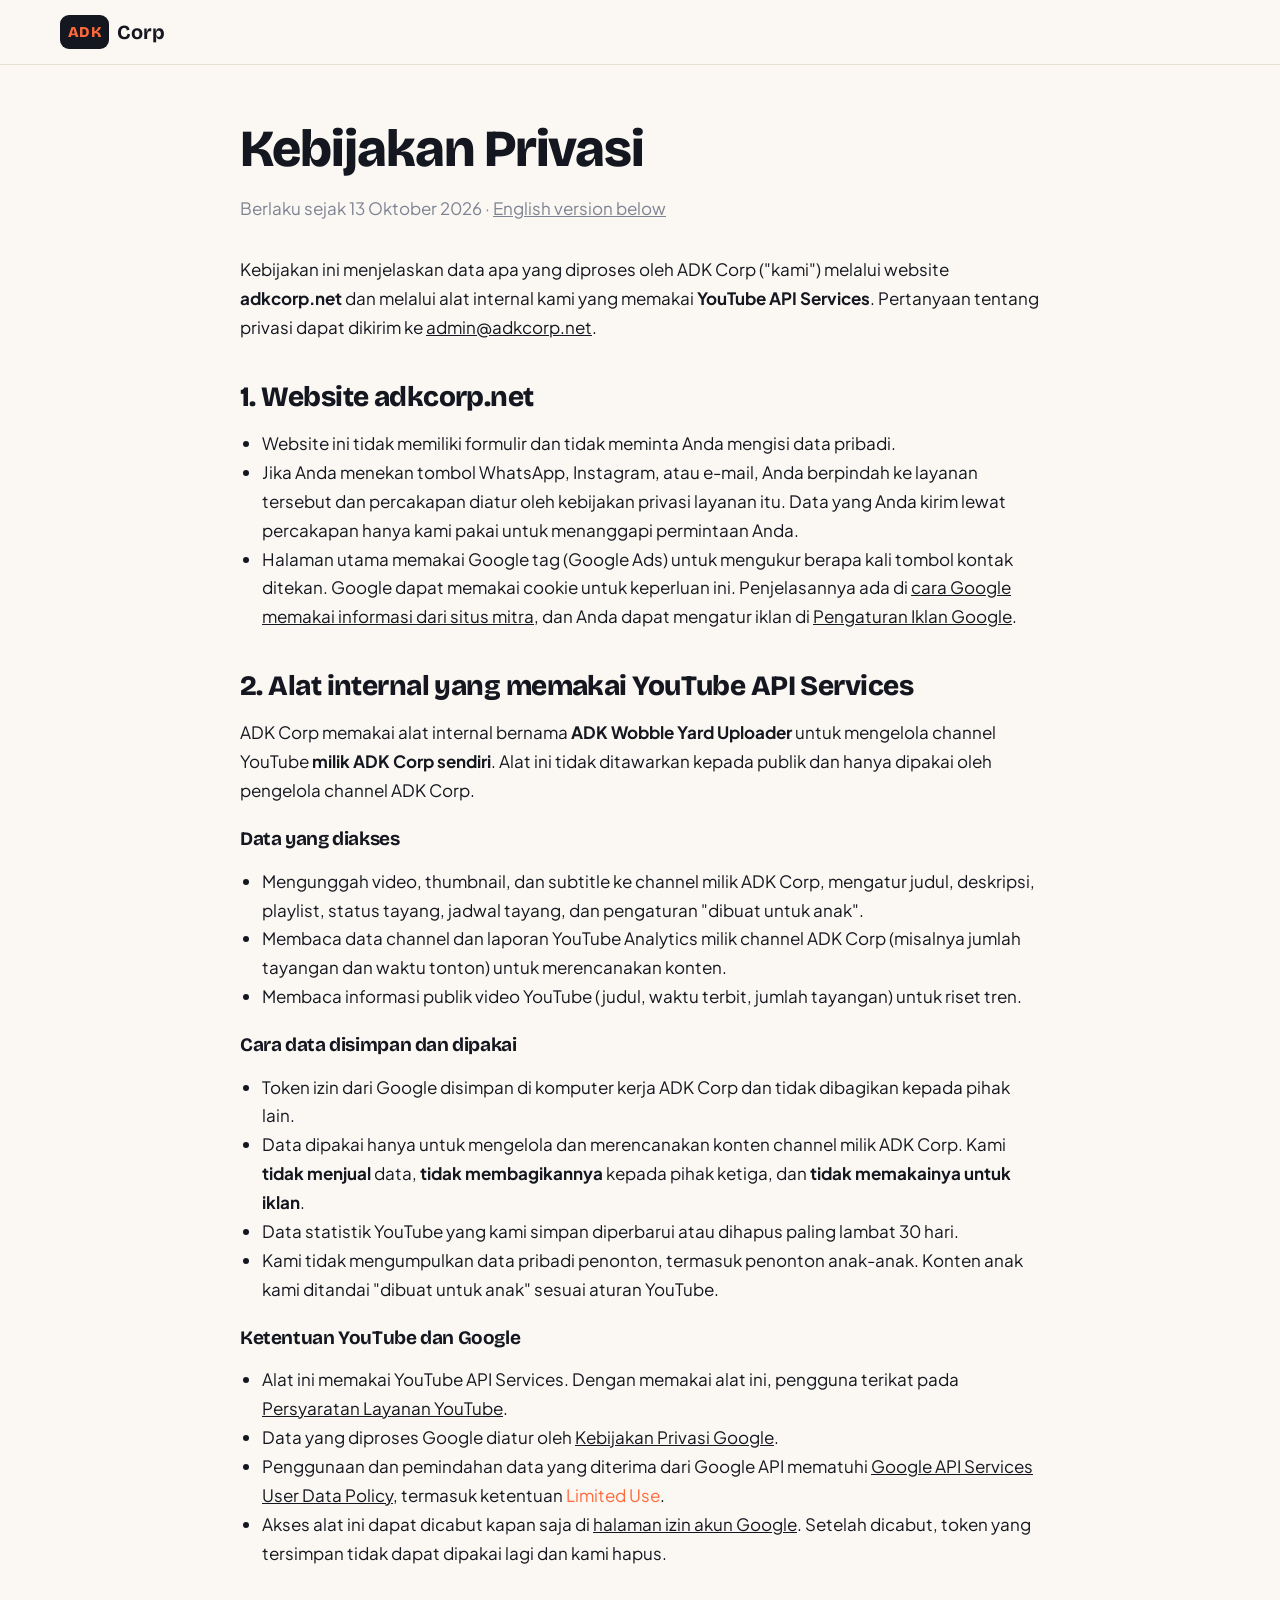
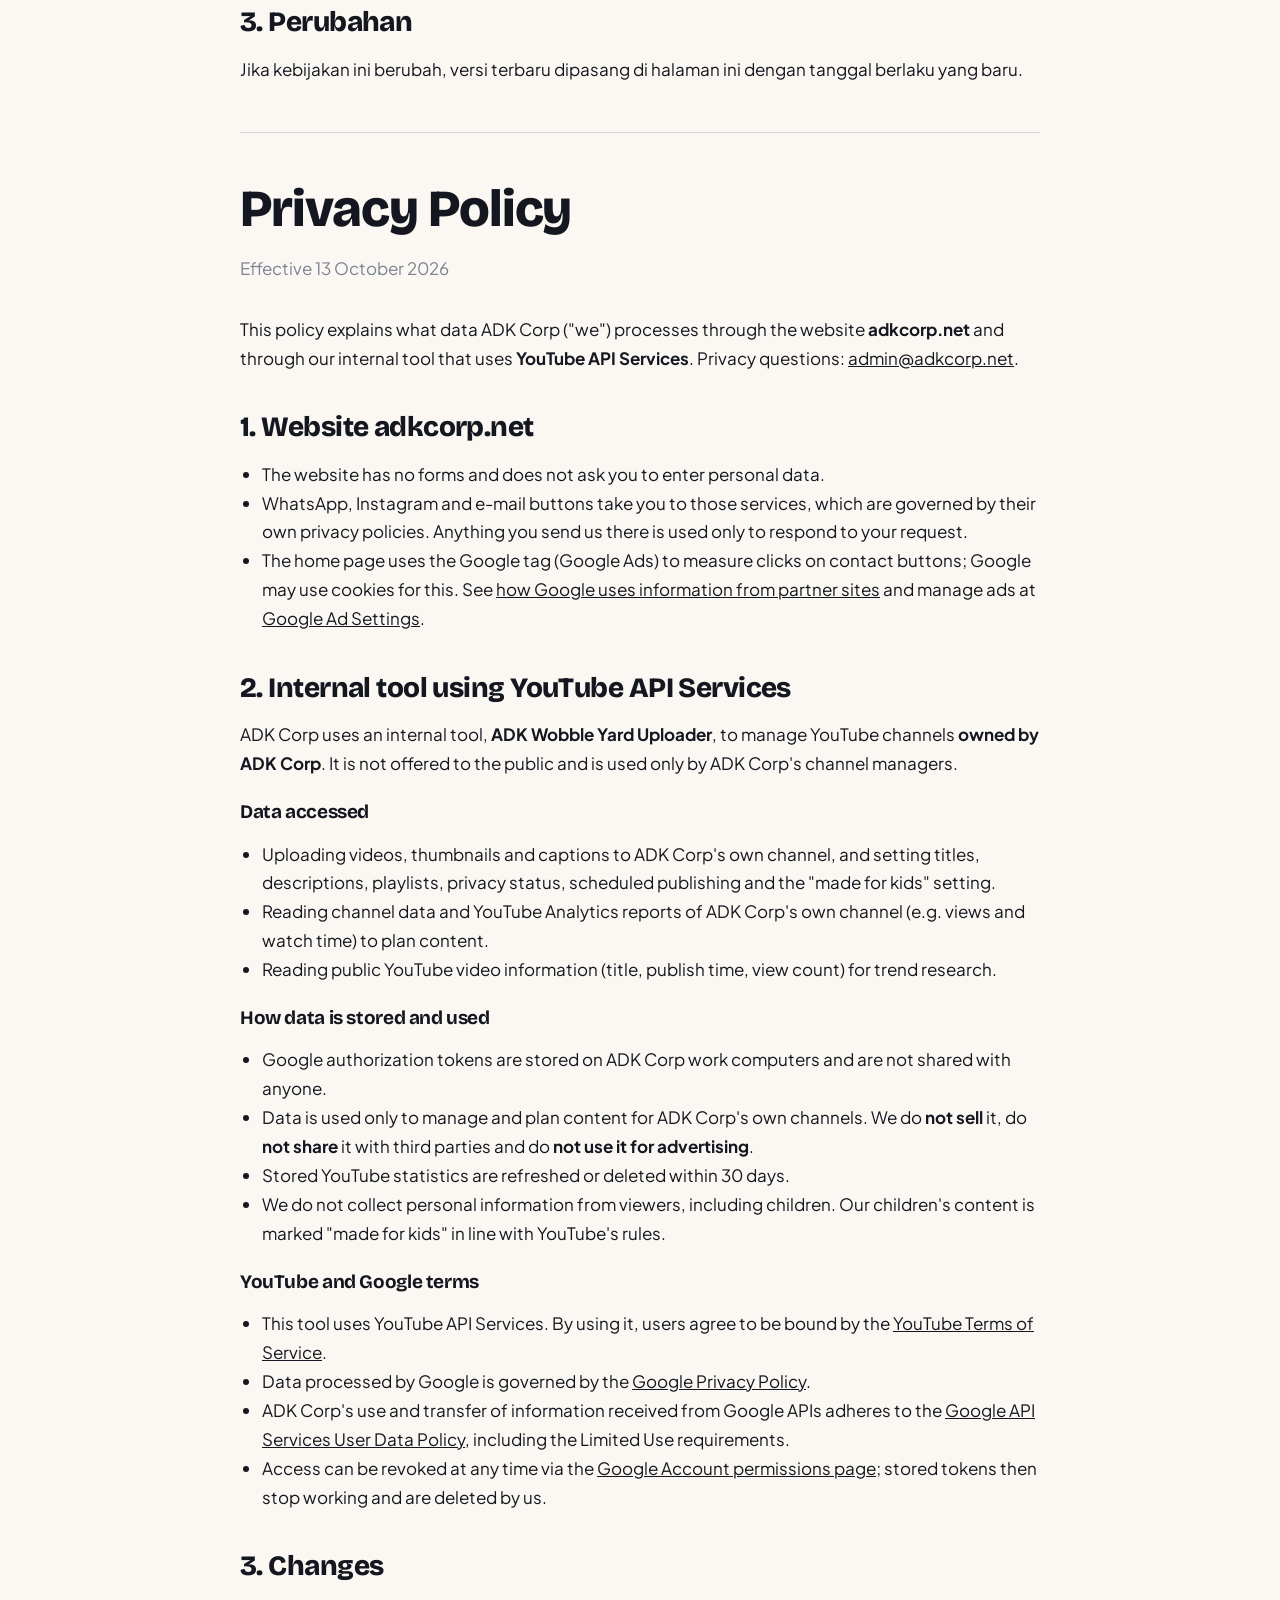
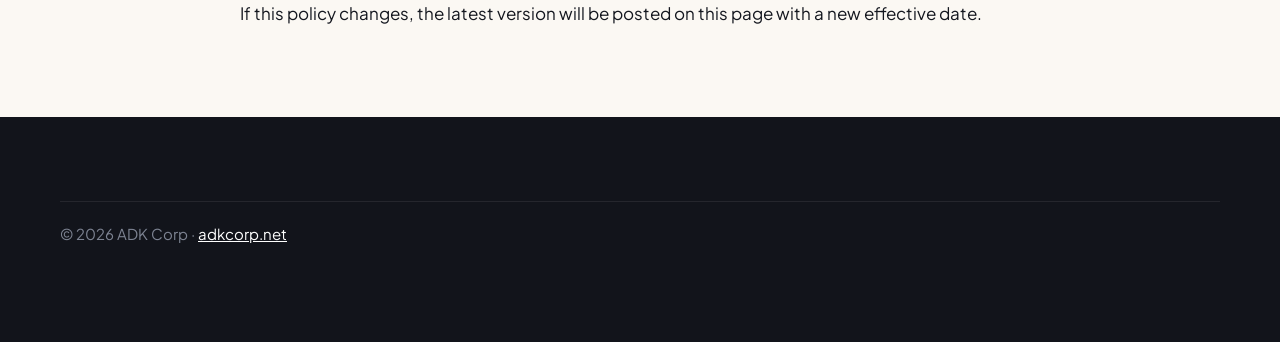
==== privasi.html @ b4ff1f1c "Halaman Kebijakan Privasi + tautan di kaki halaman Co-Authored-By: Claude Opus 5.5 <noreply@anthropi" ====
<!doctype html>
<html lang="id">
<head>
<meta charset="utf-8">
<meta name="viewport" content="width=device-width, initial-scale=1">
<title>Kebijakan Privasi — ADK Corp</title>
<meta name="description" content="Kebijakan privasi ADK Corp untuk website adkcorp.net dan alat internal ADK Corp yang memakai YouTube API Services.">
<link rel="canonical" href="https://adkcorp.net/privasi.html">
<meta name="robots" content="index, follow">
<link rel="icon" href="data:image/svg+xml,%3Csvg xmlns='http://www.w3.org/2000/svg' viewBox='0 0 64 64'%3E%3Crect width='64' height='64' rx='16' fill='%2314171f'/%3E%3C/svg%3E">
<link rel="preconnect" href="https://fonts.googleapis.com">
<link rel="preconnect" href="https://fonts.gstatic.com" crossorigin>
<link href="https://fonts.googleapis.com/css2?family=Bricolage+Grotesque:opsz,wght@12..96,500;12..96,700;12..96,800&family=Plus+Jakarta+Sans:wght@400;500;600;700&display=swap" rel="stylesheet">
<link rel="stylesheet" href="gaya.css?v=20261011">
<style>
  .kebijakan { padding: 56px 0 72px; }
  .kebijakan h1 { font-size: clamp(32px, 5vw, 52px); font-weight: 800; margin-bottom: 8px; }
  .kebijakan h2 { font-size: clamp(22px, 3vw, 28px); margin: 40px 0 12px; max-width: none; }
  .kebijakan h3 { font-size: 19px; margin: 24px 0 8px; }
  .kebijakan p, .kebijakan li { line-height: 1.7; }
  .kebijakan ul { padding-left: 22px; }
  .kebijakan a { text-decoration: underline; }
  .kebijakan .tanggal { color: #7d8392; margin-bottom: 32px; }
  .kebijakan hr { border: 0; border-top: 1px solid rgba(125,131,146,.3); margin: 48px 0; }
</style>
</head>
<body>

<header class="atas">
  <div class="wadah atas-isi">
    <a class="merek" href="/" aria-label="ADK Corp, ke halaman utama">
      <span class="merek-kotak">ADK</span><span class="merek-teks">Corp</span>
    </a>
  </div>
</header>

<main class="kebijakan">
  <article class="wadah wadah-sempit">
    <h1>Kebijakan Privasi</h1>
    <p class="tanggal">Berlaku sejak 13 Oktober 2026 · <a href="#english">English version below</a></p>

    <p>Kebijakan ini menjelaskan data apa yang diproses oleh ADK Corp ("kami") melalui website
    <strong>adkcorp.net</strong> dan melalui alat internal kami yang memakai <strong>YouTube API Services</strong>.
    Pertanyaan tentang privasi dapat dikirim ke <a href="mailto:admin@adkcorp.net">admin@adkcorp.net</a>.</p>

    <h2>1. Website adkcorp.net</h2>
    <ul>
      <li>Website ini tidak memiliki formulir dan tidak meminta Anda mengisi data pribadi.</li>
      <li>Jika Anda menekan tombol WhatsApp, Instagram, atau e-mail, Anda berpindah ke layanan tersebut dan
      percakapan diatur oleh kebijakan privasi layanan itu. Data yang Anda kirim lewat percakapan hanya kami pakai
      untuk menanggapi permintaan Anda.</li>
      <li>Halaman utama memakai Google tag (Google Ads) untuk mengukur berapa kali tombol kontak ditekan. Google
      dapat memakai cookie untuk keperluan ini. Penjelasannya ada di
      <a href="https://policies.google.com/technologies/partner-sites" target="_blank" rel="noopener">cara Google memakai informasi dari situs mitra</a>,
      dan Anda dapat mengatur iklan di <a href="https://adssettings.google.com" target="_blank" rel="noopener">Pengaturan Iklan Google</a>.</li>
    </ul>

    <h2>2. Alat internal yang memakai YouTube API Services</h2>
    <p>ADK Corp memakai alat internal bernama <strong>ADK Wobble Yard Uploader</strong> untuk mengelola channel
    YouTube <strong>milik ADK Corp sendiri</strong>. Alat ini tidak ditawarkan kepada publik dan hanya dipakai oleh
    pengelola channel ADK Corp.</p>
    <h3>Data yang diakses</h3>
    <ul>
      <li>Mengunggah video, thumbnail, dan subtitle ke channel milik ADK Corp, mengatur judul, deskripsi, playlist,
      status tayang, jadwal tayang, dan pengaturan "dibuat untuk anak".</li>
      <li>Membaca data channel dan laporan YouTube Analytics milik channel ADK Corp (misalnya jumlah tayangan dan
      waktu tonton) untuk merencanakan konten.</li>
      <li>Membaca informasi publik video YouTube (judul, waktu terbit, jumlah tayangan) untuk riset tren.</li>
    </ul>
    <h3>Cara data disimpan dan dipakai</h3>
    <ul>
      <li>Token izin dari Google disimpan di komputer kerja ADK Corp dan tidak dibagikan kepada pihak lain.</li>
      <li>Data dipakai hanya untuk mengelola dan merencanakan konten channel milik ADK Corp. Kami <strong>tidak
      menjual</strong> data, <strong>tidak membagikannya</strong> kepada pihak ketiga, dan <strong>tidak memakainya
      untuk iklan</strong>.</li>
      <li>Data statistik YouTube yang kami simpan diperbarui atau dihapus paling lambat 30 hari.</li>
      <li>Kami tidak mengumpulkan data pribadi penonton, termasuk penonton anak-anak. Konten anak kami ditandai
      "dibuat untuk anak" sesuai aturan YouTube.</li>
    </ul>
    <h3>Ketentuan YouTube dan Google</h3>
    <ul>
      <li>Alat ini memakai YouTube API Services. Dengan memakai alat ini, pengguna terikat pada
      <a href="https://www.youtube.com/t/terms" target="_blank" rel="noopener">Persyaratan Layanan YouTube</a>.</li>
      <li>Data yang diproses Google diatur oleh
      <a href="https://policies.google.com/privacy" target="_blank" rel="noopener">Kebijakan Privasi Google</a>.</li>
      <li>Penggunaan dan pemindahan data yang diterima dari Google API mematuhi
      <a href="https://developers.google.com/terms/api-services-user-data-policy" target="_blank" rel="noopener">Google API Services User Data Policy</a>,
      termasuk ketentuan <em>Limited Use</em>.</li>
      <li>Akses alat ini dapat dicabut kapan saja di
      <a href="https://myaccount.google.com/permissions" target="_blank" rel="noopener">halaman izin akun Google</a>.
      Setelah dicabut, token yang tersimpan tidak dapat dipakai lagi dan kami hapus.</li>
    </ul>

    <h2>3. Perubahan</h2>
    <p>Jika kebijakan ini berubah, versi terbaru dipasang di halaman ini dengan tanggal berlaku yang baru.</p>

    <hr>

    <section id="english" lang="en">
      <h1>Privacy Policy</h1>
      <p class="tanggal">Effective 13 October 2026</p>
      <p>This policy explains what data ADK Corp ("we") processes through the website <strong>adkcorp.net</strong>
      and through our internal tool that uses <strong>YouTube API Services</strong>. Privacy questions:
      <a href="mailto:admin@adkcorp.net">admin@adkcorp.net</a>.</p>

      <h2>1. Website adkcorp.net</h2>
      <ul>
        <li>The website has no forms and does not ask you to enter personal data.</li>
        <li>WhatsApp, Instagram and e-mail buttons take you to those services, which are governed by their own
        privacy policies. Anything you send us there is used only to respond to your request.</li>
        <li>The home page uses the Google tag (Google Ads) to measure clicks on contact buttons; Google may use
        cookies for this. See <a href="https://policies.google.com/technologies/partner-sites" target="_blank" rel="noopener">how Google uses information from partner sites</a>
        and manage ads at <a href="https://adssettings.google.com" target="_blank" rel="noopener">Google Ad Settings</a>.</li>
      </ul>

      <h2>2. Internal tool using YouTube API Services</h2>
      <p>ADK Corp uses an internal tool, <strong>ADK Wobble Yard Uploader</strong>, to manage YouTube channels
      <strong>owned by ADK Corp</strong>. It is not offered to the public and is used only by ADK Corp's channel
      managers.</p>
      <h3>Data accessed</h3>
      <ul>
        <li>Uploading videos, thumbnails and captions to ADK Corp's own channel, and setting titles, descriptions,
        playlists, privacy status, scheduled publishing and the "made for kids" setting.</li>
        <li>Reading channel data and YouTube Analytics reports of ADK Corp's own channel (e.g. views and watch time)
        to plan content.</li>
        <li>Reading public YouTube video information (title, publish time, view count) for trend research.</li>
      </ul>
      <h3>How data is stored and used</h3>
      <ul>
        <li>Google authorization tokens are stored on ADK Corp work computers and are not shared with anyone.</li>
        <li>Data is used only to manage and plan content for ADK Corp's own channels. We do <strong>not sell</strong>
        it, do <strong>not share</strong> it with third parties and do <strong>not use it for advertising</strong>.</li>
        <li>Stored YouTube statistics are refreshed or deleted within 30 days.</li>
        <li>We do not collect personal information from viewers, including children. Our children's content is
        marked "made for kids" in line with YouTube's rules.</li>
      </ul>
      <h3>YouTube and Google terms</h3>
      <ul>
        <li>This tool uses YouTube API Services. By using it, users agree to be bound by the
        <a href="https://www.youtube.com/t/terms" target="_blank" rel="noopener">YouTube Terms of Service</a>.</li>
        <li>Data processed by Google is governed by the
        <a href="https://policies.google.com/privacy" target="_blank" rel="noopener">Google Privacy Policy</a>.</li>
        <li>ADK Corp's use and transfer of information received from Google APIs adheres to the
        <a href="https://developers.google.com/terms/api-services-user-data-policy" target="_blank" rel="noopener">Google API Services User Data Policy</a>,
        including the Limited Use requirements.</li>
        <li>Access can be revoked at any time via the
        <a href="https://myaccount.google.com/permissions" target="_blank" rel="noopener">Google Account permissions page</a>;
        stored tokens then stop working and are deleted by us.</li>
      </ul>

      <h2>3. Changes</h2>
      <p>If this policy changes, the latest version will be posted on this page with a new effective date.</p>
    </section>
  </article>
</main>

<footer class="bawah">
  <div class="wadah bawah-kaki"><p class="kecil">© 2026 ADK Corp · <a href="/">adkcorp.net</a></p></div>
</footer>

</body>
</html>
---- gaya.css ----
/* ADK Corp — gaya halaman pemasaran */
:root {
  --tinta: #14171f;
  --tinta-2: #3a3f4b;
  --abu: #6b7080;
  --garis: #e4ded3;
  --kertas: #fbf8f3;
  --krem: #f3ece0;
  --putih: #ffffff;
  --api: #ff6a3d;        /* aksen utama */
  --api-tua: #e2502a;
  --hijau: #1f6f63;      /* aksen aplikasi */
  --hijau-muda: #e3f0ec;
  --gelap: #12141b;
  --gelap-2: #1c1f29;
  --radius: 18px;
  --bayang: 0 18px 40px -18px rgba(20, 23, 31, .35);
  --huruf-judul: "Bricolage Grotesque", system-ui, sans-serif;
  --huruf: "Plus Jakarta Sans", system-ui, -apple-system, "Segoe UI", sans-serif;
}

* { box-sizing: border-box; }
html { scroll-behavior: smooth; scroll-padding-top: 76px; }
body {
  margin: 0;
  background: var(--kertas);
  color: var(--tinta);
  font-family: var(--huruf);
  font-size: 17px;
  line-height: 1.6;
  -webkit-font-smoothing: antialiased;
}
img, video { max-width: 100%; display: block; }
a { color: inherit; }
h1, h2, h3 { font-family: var(--huruf-judul); line-height: 1.08; letter-spacing: -.02em; margin: 0; }
h2 { font-size: clamp(30px, 4.4vw, 48px); font-weight: 800; max-width: 22ch; }
h3 { font-size: 22px; font-weight: 700; }
em { font-style: normal; color: var(--api); }

.wadah { width: min(1160px, 100% - 32px); margin-inline: auto; }
.wadah-sempit { width: min(800px, 100% - 32px); }
.label {
  font-size: 13px; font-weight: 700; letter-spacing: .12em; text-transform: uppercase;
  color: var(--api-tua); margin: 0 0 14px;
}
.sub { color: var(--abu); margin: 8px 0 0; }
.sub-lebar { color: var(--tinta-2); max-width: 62ch; margin: 18px 0 0; }

/* ---------- tombol ---------- */
.tombol {
  display: inline-flex; align-items: center; justify-content: center; gap: 8px;
  background: var(--api); color: #fff; text-decoration: none; font-weight: 700;
  padding: 14px 24px; border-radius: 999px; border: 2px solid var(--api);
  transition: transform .15s, background .15s, box-shadow .15s;
  box-shadow: 0 10px 24px -12px rgba(255, 106, 61, .9);
}
.tombol:hover { background: var(--api-tua); border-color: var(--api-tua); transform: translateY(-1px); }
.tombol-garis { background: transparent; color: var(--tinta); border-color: var(--tinta); box-shadow: none; }
.tombol-garis:hover { background: var(--tinta); color: #fff; border-color: var(--tinta); }
.tombol-kecil { padding: 9px 18px; font-size: 15px; box-shadow: none; }
.tombol-besar { padding: 18px 32px; font-size: 19px; }
.tombol:focus-visible, a:focus-visible, button:focus-visible, summary:focus-visible {
  outline: 3px solid var(--api); outline-offset: 3px;
}

/* ---------- kepala ---------- */
.atas {
  position: sticky; top: 0; z-index: 20;
  background: rgba(251, 248, 243, .88); backdrop-filter: blur(10px);
  border-bottom: 1px solid var(--garis);
}
.atas-isi { display: flex; align-items: center; gap: 24px; height: 64px; }
.merek { display: inline-flex; align-items: center; gap: 8px; text-decoration: none; font-family: var(--huruf-judul); }
.merek-kotak {
  background: var(--tinta); color: var(--api); font-weight: 800; font-size: 15px;
  padding: 5px 8px; border-radius: 9px; letter-spacing: .02em;
}
.merek-teks { font-weight: 700; font-size: 20px; }
.menu { display: flex; gap: 26px; margin-left: auto; }
.menu a { text-decoration: none; font-weight: 600; font-size: 15px; color: var(--tinta-2); }
.menu a:hover { color: var(--api-tua); }

/* ---------- pembuka ---------- */
.pembuka { padding: 64px 0 40px; overflow: hidden; }
.pembuka-isi { display: grid; grid-template-columns: 1.15fr .85fr; gap: 48px; align-items: center; }
.pembuka h1 { font-size: clamp(42px, 6.6vw, 80px); font-weight: 800; }
.pembuka-lead { font-size: 19px; color: var(--tinta-2); max-width: 54ch; margin: 22px 0 30px; }
.pembuka-aksi { display: flex; flex-wrap: wrap; gap: 12px; }

.pembuka-visual { position: relative; height: 560px; }
.ponsel {
  position: absolute; left: 50%; top: 0; transform: translateX(-50%);
  width: 270px; aspect-ratio: 9 / 19.5; background: var(--tinta);
  border-radius: 40px; padding: 10px; box-shadow: var(--bayang); z-index: 2;
}
.ponsel video { width: 100%; height: 100%; object-fit: cover; border-radius: 31px; background: #000; }
.kartu-melayang {
  position: absolute; width: 210px; border-radius: 14px; box-shadow: var(--bayang);
}
.k1 { left: -10px; top: 70px; transform: rotate(-8deg); }
.k2 { right: -10px; top: 250px; transform: rotate(7deg); z-index: 3; }

.pita {
  list-style: none; padding: 0; margin: 56px 0 0;
  display: grid; grid-template-columns: repeat(4, 1fr);
  border-top: 1px solid var(--garis);
}
.pita li { padding: 20px 20px 0 0; display: flex; flex-direction: column; }
.pita strong { font-family: var(--huruf-judul); font-size: 24px; }
.pita span { color: var(--abu); font-size: 15px; }

/* ---------- bagian umum ---------- */
.bagian { padding: 96px 0; }
.bagian-krem { background: var(--krem); }
.bagian-gelap { background: var(--gelap); color: #f1eee8; }
.bagian-gelap .label { color: var(--api); }
.bagian-gelap .sub { color: #9aa0ae; }

/* ---------- layanan ---------- */
.dua-kolom { display: grid; grid-template-columns: 1fr 1fr; gap: 24px; margin-top: 44px; }
.layanan {
  position: relative; background: var(--putih); border: 1px solid var(--garis);
  border-radius: var(--radius); padding: 36px; display: flex; flex-direction: column;
}
.layanan h3 { font-size: 28px; margin-bottom: 10px; }
.layanan p { color: var(--tinta-2); margin: 0 0 18px; }
.layanan-nomor {
  font-family: var(--huruf-judul); font-weight: 800; font-size: 15px;
  color: var(--api-tua); margin-bottom: 18px;
}
.layanan-aplikasi .layanan-nomor { color: var(--hijau); }
.centang { list-style: none; padding: 0; margin: 0 0 22px; flex: 1; }
.centang li { position: relative; padding: 7px 0 7px 30px; border-bottom: 1px dashed var(--garis); }
.centang li::before {
  content: ""; position: absolute; left: 0; top: 12px; width: 18px; height: 18px; border-radius: 50%;
  background: var(--api) url("data:image/svg+xml,%3Csvg xmlns='http://www.w3.org/2000/svg' viewBox='0 0 24 24'%3E%3Cpath d='M6 12.5l4 4 8-9' fill='none' stroke='white' stroke-width='3' stroke-linecap='round' stroke-linejoin='round'/%3E%3C/svg%3E") center / 12px no-repeat;
}
.layanan-aplikasi .centang li::before { background-color: var(--hijau); }
.catatan-kotak {
  background: #fff3ee; border-radius: 12px; padding: 14px 16px; font-size: 15px; margin: 0 !important;
}
.layanan-aplikasi .catatan-kotak { background: var(--hijau-muda); }

/* ---------- studi kasus ---------- */
.judul-studi { display: grid; grid-template-columns: .8fr 1.2fr; gap: 40px; align-items: end; margin-bottom: 44px; }
.studi-ringkas { margin: 0; color: inherit; opacity: .88; }
.bagian:not(.bagian-gelap) .studi-ringkas { color: var(--tinta-2); opacity: 1; }
.judul-kecil {
  font-family: var(--huruf); font-size: 13px; font-weight: 700; letter-spacing: .12em;
  text-transform: uppercase; color: #9aa0ae; margin: 0 0 16px;
}
.baris-reel { display: grid; grid-template-columns: repeat(3, 1fr); gap: 20px; margin-bottom: 48px; }
.reel { margin: 0; }
.reel video {
  width: 100%; aspect-ratio: 9 / 16; object-fit: cover; border-radius: 16px; background: #000;
}
.reel figcaption { margin-top: 10px; font-weight: 600; font-size: 15px; color: #c9ccd4; }
.galeri-feed { display: grid; grid-template-columns: repeat(4, 1fr); gap: 16px; }
.galeri-feed img { width: 100%; aspect-ratio: 4 / 5; object-fit: cover; border-radius: 12px; transition: transform .2s; }
.galeri-feed img:hover { transform: scale(1.02); }

.galeri-aplikasi { display: grid; grid-template-columns: 2.2fr 1fr 1fr; gap: 20px; align-items: start; }
.galeri-aplikasi figure { margin: 0; }
.galeri-aplikasi img { border-radius: 14px; border: 1px solid var(--garis); box-shadow: var(--bayang); background: #fff; }
.layar-hp img { aspect-ratio: 390 / 844; object-fit: cover; object-position: top; width: 100%; }
.galeri-aplikasi figcaption { font-size: 14px; color: var(--abu); margin-top: 10px; }
.fakta-aplikasi {
  list-style: none; padding: 0; margin: 40px 0 0;
  display: grid; grid-template-columns: repeat(4, 1fr); gap: 16px;
}
.fakta-aplikasi li {
  background: var(--hijau-muda); border-radius: 14px; padding: 18px; font-size: 15px; color: var(--tinta-2);
}
.fakta-aplikasi strong { display: block; font-family: var(--huruf-judul); font-size: 24px; color: var(--hijau); }
.data-contoh { font-size: 13px; color: var(--abu); margin: 16px 0 0; }

/* ---------- harga ---------- */
.tab {
  display: inline-flex; background: var(--putih); border: 1px solid var(--garis);
  border-radius: 999px; padding: 5px; margin: 34px 0 30px;
}
.tab button {
  font: 600 16px var(--huruf); border: 0; background: transparent; color: var(--tinta-2);
  padding: 10px 22px; border-radius: 999px; cursor: pointer;
}
.tab button[aria-selected="true"] { background: var(--tinta); color: #fff; }

.paket-baris { display: grid; grid-template-columns: repeat(auto-fit, minmax(240px, 1fr)); gap: 18px; }
.paket {
  position: relative; background: var(--putih); border: 1px solid var(--garis);
  border-radius: var(--radius); padding: 28px; display: flex; flex-direction: column;
}
.paket-unggul { border: 2px solid var(--api); box-shadow: var(--bayang); }
.paket-pita {
  position: absolute; top: -13px; left: 24px; background: var(--api); color: #fff;
  font-size: 12px; font-weight: 700; letter-spacing: .06em; text-transform: uppercase;
  padding: 4px 12px; border-radius: 999px;
}
.paket h3 { font-size: 22px; }
.paket-untuk { color: var(--abu); font-size: 14px; margin: 4px 0 16px; min-height: 2.6em; }
.paket-harga { margin: 0; font-family: var(--huruf-judul); font-weight: 800; font-size: 34px; line-height: 1; }
.paket-harga small { font-family: var(--huruf); font-size: 14px; font-weight: 500; color: var(--abu); }
.paket-mulai { font-size: 13px; color: var(--abu); margin: 0 0 6px; }
.paket ul { list-style: none; padding: 0; margin: 20px 0 22px; flex: 1; font-size: 15px; }
.paket li { padding: 6px 0 6px 24px; position: relative; }
.paket li::before { content: "✓"; position: absolute; left: 0; color: var(--api-tua); font-weight: 700; }
.panel-aplikasi .paket li::before { color: var(--hijau); }
.paket .tombol { width: 100%; }

.judul-tabel { font-size: 22px; margin: 56px 0 6px; }
.ket-paket { margin-top: 16px; }
.ket-tabel { color: var(--abu); margin: 0 0 18px; font-size: 15px; }
.tabel-gulung { overflow-x: auto; border-radius: var(--radius); border: 1px solid var(--garis); background: var(--putih); }
table { width: 100%; border-collapse: collapse; font-size: 15px; }
th, td { text-align: left; padding: 14px 18px; border-bottom: 1px solid var(--garis); vertical-align: top; }
th { font-size: 13px; text-transform: uppercase; letter-spacing: .08em; color: var(--abu); font-weight: 700; background: #faf7f1; }
tr:last-child td { border-bottom: 0; }
td.harga-sel { font-weight: 700; white-space: nowrap; }
td:not(.harga-sel) small { display: block; margin-top: 2px; }
td small { color: var(--abu); }
.nowrap { white-space: nowrap; }

.segera {
  display: flex; gap: 28px; align-items: center; justify-content: space-between;
  margin-top: 28px; padding: 28px 32px; border-radius: var(--radius);
  background: var(--hijau); color: #fff;
}
.segera .label { color: #a8e0d2; margin-bottom: 6px; }
.segera h3 { font-size: 24px; }
.segera p { margin: 8px 0 0; opacity: .9; max-width: 60ch; }
.segera .tombol { flex-shrink: 0; background: #fff; color: var(--hijau); border-color: #fff; box-shadow: none; }
.segera .tombol:hover { background: var(--hijau-muda); border-color: var(--hijau-muda); }
@media (max-width: 760px) { .segera { flex-direction: column; align-items: flex-start; padding: 24px; } }

.syarat {
  display: grid; grid-template-columns: repeat(auto-fit, minmax(220px, 1fr)); gap: 14px;
  margin-top: 28px; padding: 0; list-style: none;
}
.syarat li { background: var(--putih); border-radius: 14px; padding: 16px 18px; font-size: 15px; color: var(--tinta-2); border: 1px solid var(--garis); }
.syarat strong { display: block; color: var(--tinta); margin-bottom: 2px; }

/* ---------- langkah ---------- */
.langkah { list-style: none; padding: 0; margin: 44px 0 0; display: grid; grid-template-columns: repeat(4, 1fr); gap: 20px; counter-reset: l; }
.langkah li { border-top: 3px solid var(--tinta); padding-top: 20px; }
.langkah-no {
  display: inline-grid; place-items: center; width: 40px; height: 40px; border-radius: 50%;
  background: var(--api); color: #fff; font-family: var(--huruf-judul); font-weight: 800; margin-bottom: 14px;
}
.langkah h3 { margin-bottom: 8px; }
.langkah p { margin: 0; color: var(--tinta-2); font-size: 16px; }

/* ---------- tanya jawab ---------- */
.faq { margin-top: 34px; }
details { background: var(--putih); border: 1px solid var(--garis); border-radius: 14px; margin-bottom: 12px; }
summary {
  cursor: pointer; list-style: none; padding: 18px 54px 18px 22px; font-weight: 700; position: relative;
}
summary::-webkit-details-marker { display: none; }
summary::after {
  content: "+"; position: absolute; right: 22px; top: 50%; transform: translateY(-50%);
  font-size: 24px; font-weight: 500; color: var(--api-tua); transition: transform .2s;
}
details[open] summary::after { transform: translateY(-50%) rotate(45deg); }
details p { margin: 0; padding: 0 22px 20px; color: var(--tinta-2); }

/* ---------- ajakan & kaki ---------- */
.ajakan { background: var(--api); color: #fff; padding: 88px 0; text-align: center; }
.ajakan-isi { display: flex; flex-direction: column; align-items: center; }
.ajakan h2 { max-width: 20ch; }
.ajakan p { font-size: 19px; margin: 16px 0 30px; opacity: .92; }
.ajakan .tombol { background: var(--tinta); border-color: var(--tinta); box-shadow: none; }
.ajakan .tombol:hover { background: #000; border-color: #000; }

.bawah { background: var(--gelap); color: #c9ccd4; padding: 48px 0 96px; font-size: 15px; }
.bawah-isi { display: grid; grid-template-columns: 1fr auto; gap: 32px; align-items: end; }
.bawah-merek p { margin-top: 14px; }
.bawah-judul { font-size: 13px; font-weight: 700; letter-spacing: .08em; text-transform: uppercase; color: #7d8392; margin-bottom: 12px !important; }
.bawah-kaki { border-top: 1px solid rgba(255, 255, 255, .08); margin-top: 36px; padding-top: 20px; }
.bawah .merek-teks { color: #fff; }
.bawah p { margin: 0; }
.bawah a { color: #fff; }
.kecil { color: #7d8392; }

.wa-melayang {
  position: fixed; right: 18px; bottom: 18px; z-index: 30;
  width: 58px; height: 58px; border-radius: 50%; display: grid; place-items: center;
  background: #25d366; color: #fff; box-shadow: 0 10px 26px -8px rgba(0, 0, 0, .45);
  transition: transform .15s;
}
.wa-melayang:hover { transform: scale(1.06); }

/* tombol kembali ke atas: muncul setelah halaman digulir jauh, di atas tombol WhatsApp */
.ke-atas {
  position: fixed; right: 24px; bottom: 90px; z-index: 30;
  width: 46px; height: 46px; border-radius: 50%; display: grid; place-items: center;
  background: var(--tinta); color: #fff; border: 1px solid rgba(255, 255, 255, .14); cursor: pointer;
  box-shadow: 0 10px 26px -8px rgba(0, 0, 0, .45);
  opacity: 0; transform: translateY(12px) scale(.9); pointer-events: none;
  transition: opacity .25s, transform .25s, background .15s;
}
.ke-atas[hidden] { display: none; }
.ke-atas.tampil { opacity: 1; transform: none; pointer-events: auto; }
.ke-atas:hover { background: var(--api); }
.ke-atas:hover svg { transform: translateY(-2px); }
.ke-atas svg { transition: transform .15s; }

/* ---------- layar kecil ---------- */
@media (max-width: 960px) {
  .menu { display: none; }
  .atas-isi .tombol-kecil { margin-left: auto; }
  .pembuka { padding-top: 40px; }
  .pembuka-isi { grid-template-columns: 1fr; }
  .pembuka-visual { height: 470px; max-width: 420px; width: 100%; margin: 0 auto; }
  .ponsel { width: 220px; }
  .kartu-melayang { width: 160px; }
  .k1 { left: 0; top: 60px; }
  .k2 { right: 0; top: 230px; }
  .pita { grid-template-columns: 1fr 1fr; }
  .dua-kolom, .judul-studi { grid-template-columns: 1fr; gap: 20px; }
  .galeri-feed { grid-template-columns: repeat(2, 1fr); }
  .galeri-aplikasi { grid-template-columns: 1fr 1fr; }
  .layar-lebar { grid-column: 1 / -1; }
  .fakta-aplikasi { grid-template-columns: 1fr 1fr; }
  .langkah { grid-template-columns: 1fr 1fr; }
  .bawah-isi { grid-template-columns: 1fr; gap: 28px; align-items: start; }
}
@media (max-width: 600px) {
  body { font-size: 16px; }
  .bagian { padding: 68px 0; }
  .layanan { padding: 26px; }
  .baris-reel {
    grid-template-columns: repeat(3, 72%); overflow-x: auto; scroll-snap-type: x mandatory;
    padding-bottom: 8px; margin-right: -16px; padding-right: 16px;
  }
  .reel { scroll-snap-align: start; }
  .galeri-feed { gap: 10px; }
  .langkah { grid-template-columns: 1fr; }
  .pembuka-aksi .tombol { width: 100%; }
  .tab { display: flex; }
  .tab button { flex: 1; padding: 10px 12px; font-size: 15px; }
  .tombol-besar { font-size: 17px; padding: 16px 22px; }

  /* tabel harga jadi kartu bertumpuk: nama + harga di atas, isi di bawah */
  .tabel-gulung { overflow: visible; }
  table thead { display: none; }
  table, tbody { display: block; }
  tbody tr {
    display: grid; grid-template-columns: 1fr auto; column-gap: 12px;
    padding: 14px 16px; border-bottom: 1px solid var(--garis);
  }
  tbody tr:last-child { border-bottom: 0; }
  tbody td { padding: 0; border: 0; }
  tbody td:first-child { font-weight: 700; }
  tbody td:nth-child(2) { grid-column: 1 / -1; grid-row: 2; color: var(--tinta-2); font-size: 14px; margin-top: 4px; }
  td.harga-sel { text-align: right; }
}
@media (prefers-reduced-motion: reduce) {
  html { scroll-behavior: auto; }
  * { transition: none !important; }
}

/* ---------- promo 20 klien pertama ---------- */
.promo-pita {
  display: flex; flex-wrap: wrap; align-items: center; gap: 14px 24px;
  margin: 30px 0 0; padding: 18px 22px; border-radius: var(--radius);
  background: var(--tinta); color: #fff;
}
.promo-pita strong { font-family: var(--huruf-judul); font-size: 20px; }
.promo-pita p { margin: 0; flex: 1; min-width: 240px; font-size: 15px; color: #c9ccd4; }
.kuota { display: flex; align-items: center; gap: 12px; font-size: 14px; font-weight: 600; white-space: nowrap; }
.kuota-batang { width: 120px; height: 8px; border-radius: 999px; background: #3a3f4b; overflow: hidden; }
.kuota-isi { display: block; height: 100%; background: var(--api); border-radius: inherit; }
.harga-normal { display: block; font-size: 15px; color: var(--abu); text-decoration: line-through; margin: 0 0 4px; }
.label-promo {
  display: inline-block; font-size: 11px; font-weight: 700; letter-spacing: .06em; text-transform: uppercase;
  background: #fff3ee; color: var(--api-tua); padding: 2px 8px; border-radius: 999px; margin-left: 6px; vertical-align: middle;
}
td .harga-normal { font-size: 13px; font-weight: 500; }

/* ---------- tentang kami ---------- */
#tentang { border-top: 1px solid var(--garis); }
.tentang-isi { display: grid; grid-template-columns: .9fr 1.1fr; gap: 56px; align-items: start; }
.tentang-teks p { margin: 0 0 18px; color: var(--tinta-2); font-size: 18px; }
.janji { list-style: none; padding: 0; margin: 8px 0 28px; display: grid; grid-template-columns: 1fr 1fr; gap: 14px; }
.janji li {
  background: var(--putih); border: 1px solid var(--garis); border-left: 4px solid var(--api);
  border-radius: 12px; padding: 16px 18px; font-size: 15px; color: var(--tinta-2);
}
.janji strong { display: block; color: var(--tinta); font-size: 16px; margin-bottom: 2px; }
.tentang-teks .tentang-penutup {
  font-family: var(--huruf-judul); font-weight: 700; font-size: 22px; line-height: 1.3; color: var(--tinta); margin: 0;
}
@media (max-width: 960px) { .tentang-isi { grid-template-columns: 1fr; gap: 24px; } }
@media (max-width: 600px) { .janji { grid-template-columns: 1fr; } .tentang-teks p { font-size: 16px; } }

/* ---------- kartu kontak & media sosial ---------- */
.sosmed-baris { display: flex; flex-wrap: wrap; gap: 12px; }
.sosmed {
  display: inline-flex; align-items: center; gap: 12px; padding: 9px 20px 9px 9px;
  border-radius: 16px; background: rgba(255, 255, 255, .06); border: 1px solid rgba(255, 255, 255, .1);
  color: #fff; text-decoration: none; transition: transform .18s, background .18s, border-color .18s;
}
.sosmed:hover { transform: translateY(-2px); background: rgba(255, 255, 255, .11); border-color: rgba(255, 255, 255, .22); }
.sosmed-ikon {
  width: 42px; height: 42px; border-radius: 12px; flex-shrink: 0;
  display: grid; place-items: center; color: #fff; transition: transform .18s;
}
.sosmed:hover .sosmed-ikon { transform: rotate(-6deg) scale(1.06); }
.sosmed-wa .sosmed-ikon { background: #25d366; }
.sosmed-ig .sosmed-ikon { background: radial-gradient(circle at 30% 107%, #fdf497 0%, #fdf497 5%, #fd5949 45%, #d6249f 60%, #285aeb 90%); }
.sosmed-mail .sosmed-ikon { background: var(--api); }
.sosmed-teks { display: flex; flex-direction: column; text-align: left; line-height: 1.25; font-weight: 700; font-size: 15px; }
.sosmed-teks small { font-weight: 500; font-size: 12px; color: #9aa0ad; letter-spacing: .02em; }
.ajakan .sosmed-baris { justify-content: center; margin-top: 22px; }
.ajakan .sosmed { background: rgba(255, 255, 255, .16); border-color: rgba(255, 255, 255, .3); }
.ajakan .sosmed:hover { background: rgba(255, 255, 255, .26); border-color: rgba(255, 255, 255, .5); }
.ajakan .sosmed-teks small { color: rgba(255, 255, 255, .82); }
.ajakan .sosmed-mail .sosmed-ikon { background: var(--tinta); }
@media (max-width: 600px) {
  .sosmed-baris { flex-direction: column; align-items: stretch; }
  .ajakan .sosmed-baris { width: 100%; max-width: 360px; }
}

/* ---------- mitra (logo klien) ---------- */
.mitra { padding: 8px 0 72px; }
.mitra .label { text-align: center; margin-bottom: 22px; color: var(--abu); }
.mitra-baris {
  list-style: none; margin: 0; padding: 0;
  display: grid; grid-template-columns: repeat(5, 1fr); gap: 14px;
}
.mitra-kartu {
  display: flex; align-items: center; justify-content: center; gap: 10px;
  height: 92px; padding: 16px 20px; border-radius: 16px;
  background: var(--putih); border: 1px solid var(--garis);
}
.mitra-kartu img { max-width: 100%; max-height: 52px; width: auto; height: auto; object-fit: contain; }
.mitra-gelap { background: #0d0d12; border-color: #0d0d12; }
.mitra-gelap img { max-height: 34px; }
.mitra-rt img { width: 44px; height: 44px; }
.mitra-rt span { font-family: var(--huruf-judul); font-weight: 800; font-size: 17px; line-height: 1.1; color: #15803d; }
.mitra-rt small { display: block; font-family: var(--huruf); font-weight: 600; font-size: 12px; color: var(--tinta-2); }

/* ---------- penanda status proyek ---------- */
.status-baris { display: flex; flex-wrap: wrap; gap: 8px; margin: 12px 0 0; }
.status {
  display: inline-flex; align-items: center; gap: 6px;
  font-size: 12px; font-weight: 700; letter-spacing: .04em; text-transform: uppercase;
  padding: 4px 10px; border-radius: 999px;
}
.status::before { content: ""; width: 7px; height: 7px; border-radius: 50%; background: currentColor; }
.status-tayang { background: #dcf3e4; color: #1c7a45; }
.status-uji { background: #e2ecfb; color: #2a5db0; }
.status-proses { background: #ffe9df; color: var(--api-tua); }
.status-desain { background: #ecebe7; color: #5b5f6b; }
.bagian-gelap .status-tayang { background: rgba(80, 200, 130, .16); color: #7fdca4; }
.bagian-gelap .status-proses { background: rgba(255, 106, 61, .16); color: #ff9b7a; }

/* ---------- Taxwise fase 2 ---------- */
.judul-fase { margin-top: 56px; }
.ket-fase { margin: -6px 0 18px; color: #c9ccd4; max-width: 62ch; font-size: 15px; }
.galeri-fase2 { display: grid; grid-template-columns: repeat(4, 1fr); gap: 16px; align-items: start; }
.galeri-fase2 img { width: 100%; border-radius: 12px; object-fit: cover; aspect-ratio: 4 / 5; }
.galeri-fase2 img.sampul { aspect-ratio: 9 / 16; }

/* ---------- karya website & aplikasi ---------- */
.judul-bagian-karya { margin-bottom: 40px; }
.judul-proyek { font-size: clamp(28px, 3.4vw, 40px); font-weight: 800; }
.proyek-baris { display: grid; grid-template-columns: repeat(3, 1fr); gap: 22px; margin-top: 64px; }
.proyek {
  display: flex; flex-direction: column; background: var(--putih);
  border: 1px solid var(--garis); border-radius: var(--radius); overflow: hidden;
}
.proyek-layar {
  height: 300px; overflow: hidden; background: var(--krem);
  display: flex; justify-content: center; padding: 22px 22px 0;
}
.proyek-layar img {
  width: 62%; height: auto; align-self: flex-start;
  border-radius: 18px 18px 0 0; box-shadow: var(--bayang);
}
.proyek-layar-lebar { padding: 22px 0 0 22px; justify-content: flex-start; }
.proyek-layar-lebar img { width: 150%; max-width: none; border-radius: 12px 0 0 0; }
.proyek-isi { padding: 22px 24px 26px; display: flex; flex-direction: column; flex: 1; }
.proyek-isi .status-baris { margin: 0 0 12px; }
.proyek-isi h3 { font-size: 24px; }
.proyek-isi .sub { margin: 6px 0 12px; font-size: 14px; }
.proyek-isi > p:not(.sub):not(.status-baris):not(.data-contoh) { margin: 0 0 16px; color: var(--tinta-2); font-size: 15px; }
.proyek-fakta { list-style: none; padding: 0; margin: auto 0 0; display: flex; flex-wrap: wrap; gap: 6px; }
.proyek-fakta li { font-size: 13px; font-weight: 600; background: var(--hijau-muda); color: var(--hijau); padding: 5px 10px; border-radius: 999px; }
.tautan-proyek { margin-top: 16px; font-weight: 700; color: var(--hijau); text-decoration: none; }
.tautan-proyek:hover { text-decoration: underline; }
.proyek .data-contoh { margin-top: 12px; }

@media (max-width: 960px) {
  .mitra-baris { grid-template-columns: repeat(3, 1fr); }
  .proyek-baris { grid-template-columns: 1fr; max-width: 560px; }
  .galeri-fase2 { grid-template-columns: repeat(2, 1fr); }
}
@media (max-width: 600px) {
  .mitra-baris { grid-template-columns: repeat(2, 1fr); gap: 10px; }
  .mitra-kartu { height: 76px; padding: 12px 14px; }
  .mitra-kartu img { max-height: 42px; }
  .mitra-gelap img { max-height: 26px; }
  .mitra-kartu:last-child { grid-column: 1 / -1; }
  .proyek-layar { height: 260px; }
}
.mitra-tinggi img { max-height: 68px; }
@media (max-width: 600px) { .mitra-tinggi img { max-height: 54px; } }
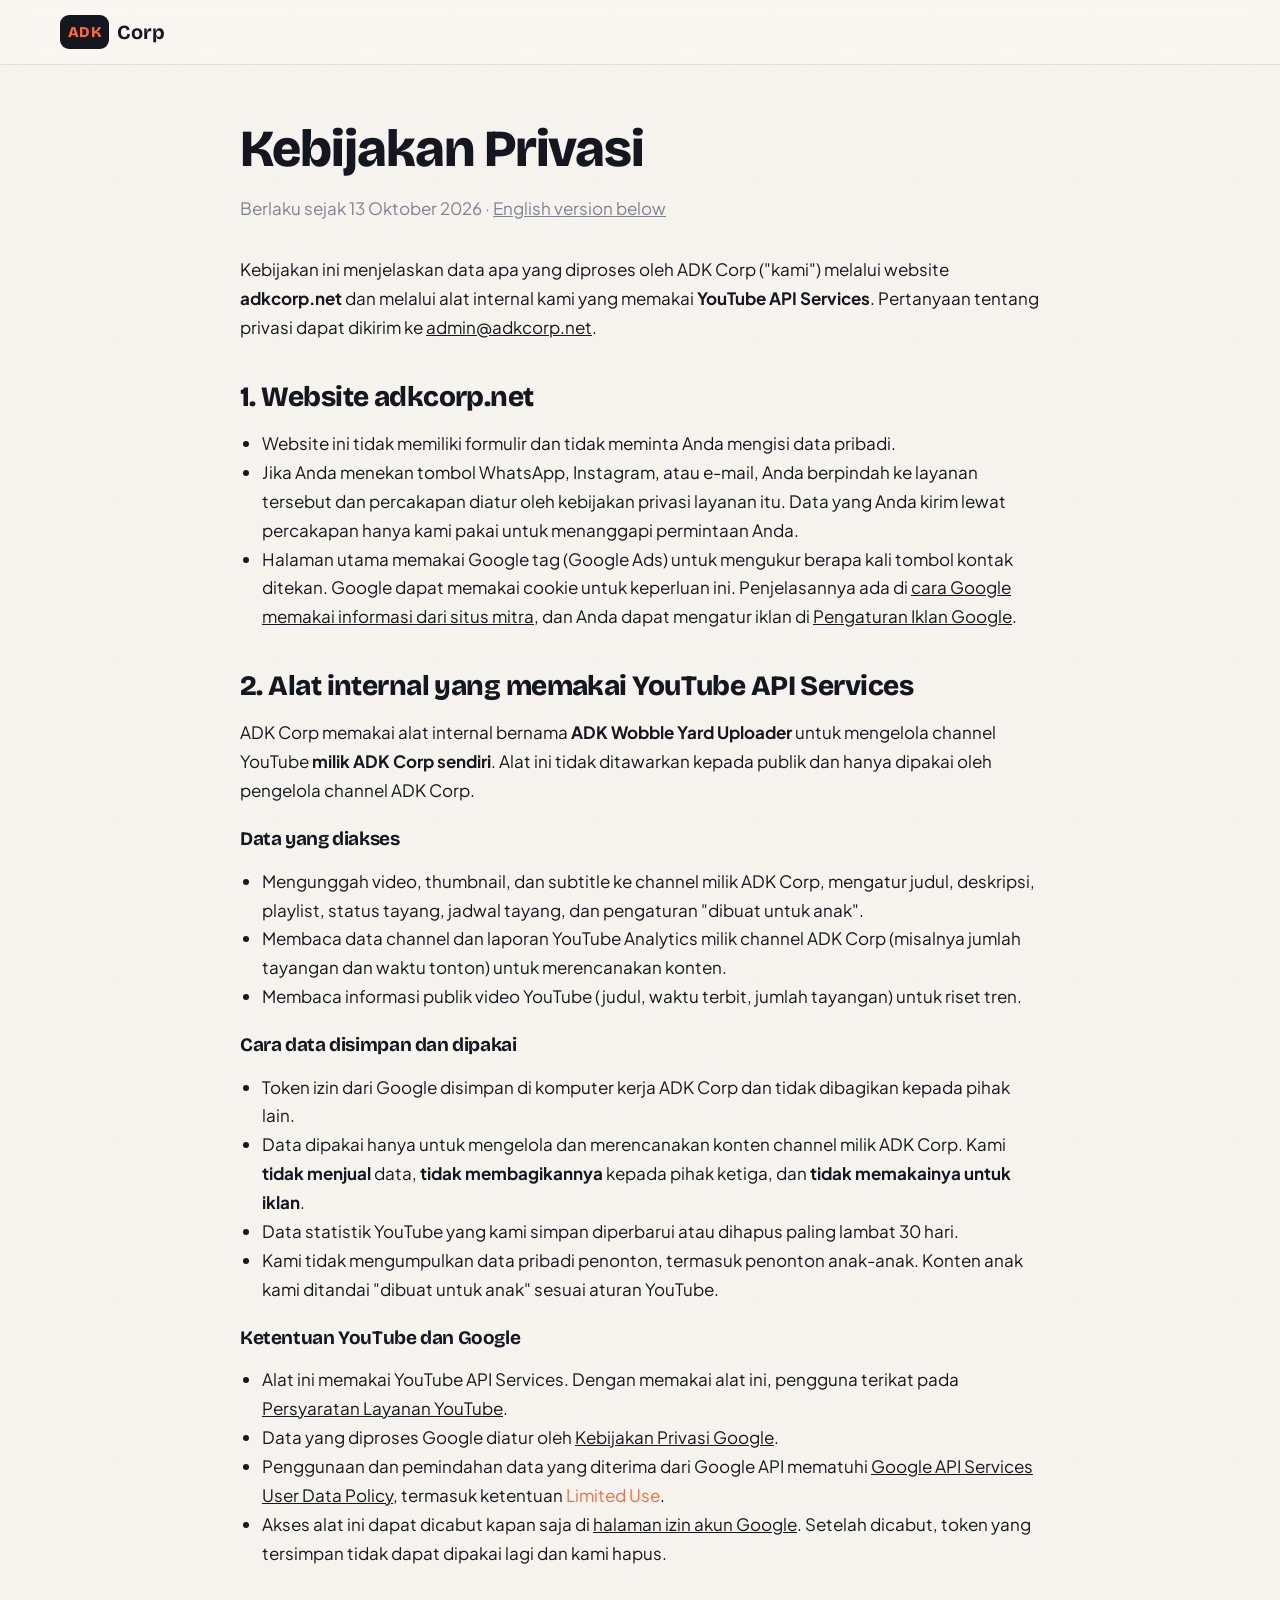
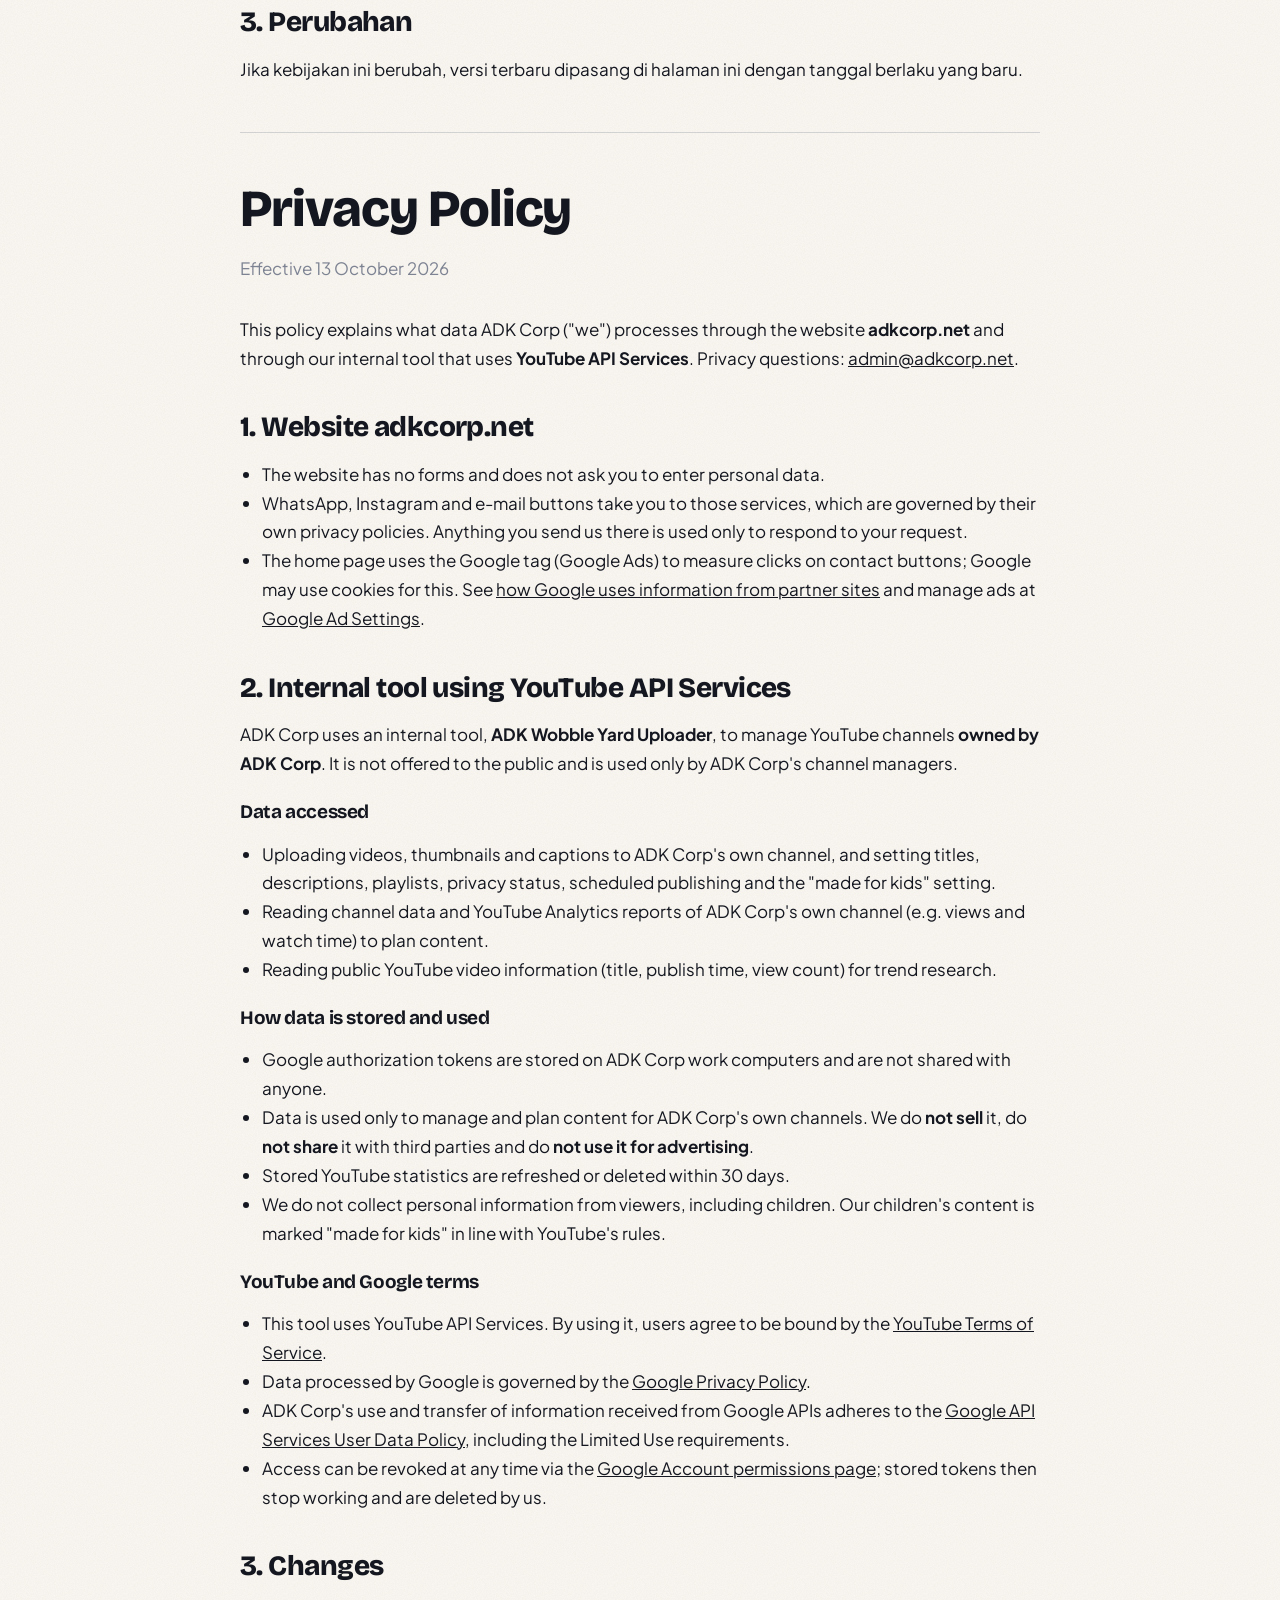
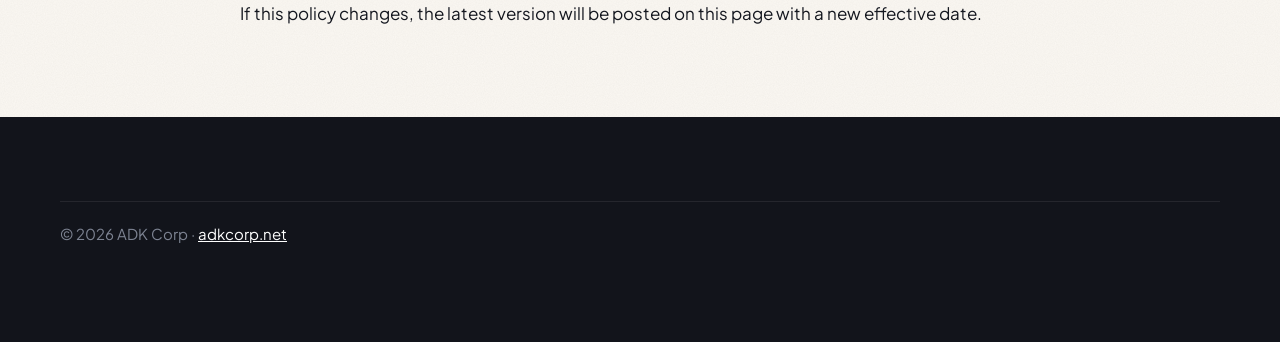
==== commit d070dc67: "Penyegaran tampilan berdasarkan riset tren desain 2026 - Pembuka: judul lebih besar, chip sisa kuota" ====
--- a/privasi.html
+++ b/privasi.html
@@ -11,7 +11,7 @@
 <link rel="preconnect" href="https://fonts.googleapis.com">
 <link rel="preconnect" href="https://fonts.gstatic.com" crossorigin>
 <link href="https://fonts.googleapis.com/css2?family=Bricolage+Grotesque:opsz,wght@12..96,500;12..96,700;12..96,800&family=Plus+Jakarta+Sans:wght@400;500;600;700&display=swap" rel="stylesheet">
-<link rel="stylesheet" href="gaya.css?v=20261011">
+<link rel="stylesheet" href="gaya.css?v=20261016b">
 <style>
   .kebijakan { padding: 56px 0 72px; }
   .kebijakan h1 { font-size: clamp(32px, 5vw, 52px); font-weight: 800; margin-bottom: 8px; }
--- a/gaya.css
+++ b/gaya.css
@@ -465,7 +465,7 @@
 /* ---------- karya website & aplikasi ---------- */
 .judul-bagian-karya { margin-bottom: 40px; }
 .judul-proyek { font-size: clamp(28px, 3.4vw, 40px); font-weight: 800; }
-.proyek-baris { display: grid; grid-template-columns: repeat(3, 1fr); gap: 22px; margin-top: 64px; }
+.proyek-baris { display: grid; grid-template-columns: repeat(2, 1fr); gap: 22px; margin-top: 64px; }
 .proyek {
   display: flex; flex-direction: column; background: var(--putih);
   border: 1px solid var(--garis); border-radius: var(--radius); overflow: hidden;
@@ -506,3 +506,159 @@
 }
 .mitra-tinggi img { max-height: 68px; }
 @media (max-width: 600px) { .mitra-tinggi img { max-height: 54px; } }
+
+/* =====================================================================
+   Penyegaran tampilan Okt 2026, berdasarkan riset tren desain 2026:
+   tipografi besar, bento grid, logo berjalan, animasi muncul saat digulir
+   (CSS murni, otomatis mati bila "kurangi gerakan"), dan galeri geser di HP
+   supaya halaman tidak terlalu panjang.
+   ===================================================================== */
+
+/* tekstur kertas halus di latar, tanpa gambar tambahan */
+body {
+  background-image: url("data:image/svg+xml,%3Csvg xmlns='http://www.w3.org/2000/svg' width='160' height='160'%3E%3Cfilter id='n'%3E%3CfeTurbulence type='fractalNoise' baseFrequency='.9' numOctaves='2' stitchTiles='stitch'/%3E%3CfeColorMatrix values='0 0 0 0 0.08 0 0 0 0 0.07 0 0 0 0 0.05 0 0 0 .05 0'/%3E%3C/filter%3E%3Crect width='100%25' height='100%25' filter='url(%23n)'/%3E%3C/svg%3E");
+}
+
+h2 { font-size: clamp(32px, 5vw, 58px); }
+.tombol:active { transform: scale(.97); transition-duration: .08s; }
+
+/* ---------- pembuka ---------- */
+.pembuka { position: relative; isolation: isolate; padding-top: 56px; }
+.pembuka::before {
+  content: ""; position: absolute; z-index: -1; pointer-events: none;
+  width: 640px; height: 640px; right: -120px; top: -80px; border-radius: 50%;
+  background: radial-gradient(circle, rgba(255, 106, 61, .18), rgba(255, 106, 61, 0) 65%);
+}
+.pembuka h1 { font-size: clamp(46px, 7.4vw, 96px); letter-spacing: -.035em; line-height: 1; }
+.chip-promo {
+  display: inline-flex; align-items: center; gap: 8px; margin: 0 0 22px;
+  padding: 7px 14px 7px 10px; border-radius: 999px; text-decoration: none;
+  background: var(--putih); border: 1px solid var(--garis); font-size: 14px; font-weight: 600; color: var(--tinta-2);
+  box-shadow: 0 6px 18px -12px rgba(20, 23, 31, .4); transition: border-color .15s, transform .15s;
+}
+.chip-promo:hover { border-color: var(--api); transform: translateY(-1px); }
+.chip-titik { width: 8px; height: 8px; border-radius: 50%; background: #22c55e; box-shadow: 0 0 0 4px rgba(34, 197, 94, .18); }
+.pita strong { font-size: clamp(24px, 2.6vw, 34px); letter-spacing: -.02em; }
+
+/* ---------- mitra: logo berjalan ---------- */
+.mitra { padding-bottom: 64px; }
+.mitra-jalur {
+  overflow: hidden;
+  -webkit-mask-image: linear-gradient(90deg, transparent, #000 8%, #000 92%, transparent);
+          mask-image: linear-gradient(90deg, transparent, #000 8%, #000 92%, transparent);
+}
+.mitra-rel { display: flex; width: max-content; animation: jalan 32s linear infinite; }
+.mitra-jalur:hover .mitra-rel, .mitra-jalur:focus-within .mitra-rel { animation-play-state: paused; }
+.mitra-baris {
+  display: flex; gap: 14px; padding-right: 14px; min-width: 100vw; justify-content: space-around;
+}
+.mitra-kartu { flex: 0 0 220px; }
+@keyframes jalan { to { transform: translateX(-50%); } }
+@media (max-width: 600px) { .mitra-kartu { flex-basis: 168px; } }
+@media (prefers-reduced-motion: reduce) {
+  .mitra-rel { animation: none; width: auto; }
+  .mitra-baris { flex-wrap: wrap; justify-content: center; min-width: 0; padding: 0 16px; }
+  .mitra-baris[aria-hidden] { display: none; }
+  .mitra-jalur { -webkit-mask-image: none; mask-image: none; }
+}
+
+/* ---------- layanan: bento ---------- */
+.bento {
+  display: grid; gap: 20px; margin-top: 44px;
+  grid-template-columns: repeat(3, 1fr);
+  grid-template-areas: "medsos medsos reel" "layar aplikasi aplikasi";
+}
+.layanan-medsos { grid-area: medsos; }
+.layanan-aplikasi { grid-area: aplikasi; }
+.ubin-reel { grid-area: reel; }
+.ubin-layar { grid-area: layar; }
+.layanan { border-radius: 24px; }
+.layanan h3 { font-size: clamp(26px, 2.6vw, 34px); }
+.bento .centang { columns: 2; column-gap: 28px; }
+.centang li { break-inside: avoid; }
+.ubin {
+  position: relative; margin: 0; border-radius: 24px; overflow: hidden; min-height: 320px;
+  background: var(--gelap); isolation: isolate;
+}
+.ubin video, .ubin img { position: absolute; inset: 0; width: 100%; height: 100%; object-fit: cover; }
+.ubin-layar { background: var(--hijau); }
+.ubin-layar img {
+  inset: 22px 22px auto; width: calc(100% - 44px); height: calc(100% - 118px);
+  object-position: top; border-radius: 18px; box-shadow: var(--bayang);
+}
+.judul-studi h2 { font-size: clamp(30px, 3.6vw, 44px); }
+.ubin figcaption {
+  position: absolute; left: 14px; right: 14px; bottom: 14px; z-index: 1;
+  padding: 12px 14px; border-radius: 14px; font-size: 14px; font-weight: 600; line-height: 1.35;
+  background: rgba(18, 20, 27, .86); color: #fff;
+}
+.ubin figcaption span {
+  display: block; font-size: 11px; font-weight: 700; letter-spacing: .1em; text-transform: uppercase;
+  color: #ff9b7a; margin-bottom: 2px;
+}
+.ubin-layar figcaption span { color: #8fd8c4; }
+
+/* ---------- harga: tabel bisa dilipat ---------- */
+details.lipat { margin: 40px 0 0; border-radius: var(--radius); background: var(--putih); }
+details.lipat > summary { padding: 20px 64px 20px 22px; display: flex; flex-direction: column; gap: 2px; }
+.lipat-judul { font-family: var(--huruf-judul); font-size: 22px; font-weight: 700; }
+.lipat-ket { font-weight: 500; font-size: 15px; color: var(--abu); }
+details.lipat > summary::after {
+  width: 34px; height: 34px; border-radius: 50%; display: grid; place-items: center;
+  background: var(--krem); right: 18px;
+}
+details.lipat .tabel-gulung {
+  border: 0; border-top: 1px solid var(--garis); border-radius: 0 0 var(--radius) var(--radius);
+}
+
+/* ---------- petunjuk geser (HP saja) ---------- */
+.geser { display: none; margin: 10px 0 0; font-size: 13px; font-weight: 600; color: var(--abu); }
+.bagian-gelap .geser { color: #9aa0ae; }
+
+/* ---------- HP: galeri & kartu jadi geser ke samping ---------- */
+@media (max-width: 760px) {
+  .bento {
+    grid-template-columns: 1fr 1fr;
+    grid-template-areas: "medsos medsos" "aplikasi aplikasi" "reel layar";
+  }
+  .bento .centang { columns: 1; }
+  .ubin { min-height: 0; aspect-ratio: 9 / 14; }
+  .ubin-layar img { inset: 12px 12px auto; width: calc(100% - 24px); height: calc(100% - 92px); border-radius: 12px; }
+  .ubin figcaption { left: 8px; right: 8px; bottom: 8px; padding: 9px 10px; font-size: 12.5px; }
+}
+@media (max-width: 600px) {
+  .geser { display: block; }
+  .galeri-feed, .galeri-fase2, .proyek-baris, .paket-baris {
+    display: grid; grid-auto-flow: column; grid-template-columns: none;
+    overflow-x: auto; overscroll-behavior-x: contain; scroll-snap-type: x mandatory;
+    margin-right: -16px; padding-right: 16px; scrollbar-width: none;
+  }
+  .galeri-feed::-webkit-scrollbar, .galeri-fase2::-webkit-scrollbar,
+  .proyek-baris::-webkit-scrollbar, .paket-baris::-webkit-scrollbar { display: none; }
+  .galeri-feed, .galeri-fase2 { grid-auto-columns: 64%; gap: 10px; }
+  .galeri-feed > *, .galeri-fase2 > *, .proyek-baris > *, .paket-baris > * { scroll-snap-align: start; }
+  .proyek-baris { grid-auto-columns: 88%; max-width: none; gap: 14px; margin-top: 44px; }
+  .paket-baris { grid-auto-columns: 84%; gap: 14px; padding-top: 14px; }
+  .baris-reel { margin-bottom: 0; }
+  .galeri-feed + .geser, .baris-reel + .geser { margin-bottom: 40px; }
+  .paket-untuk { min-height: 0; }
+  details.lipat > summary { padding: 16px 58px 16px 18px; }
+  .lipat-judul { font-size: 19px; }
+  .lipat-ket { font-size: 14px; }
+}
+
+/* ---------- muncul saat digulir (CSS murni) ----------
+   Hanya di peramban yang mendukung animation-timeline; peramban lain langsung menampilkan isi apa adanya. */
+@supports (animation-timeline: view()) {
+  @media (prefers-reduced-motion: no-preference) {
+    .muncul {
+      animation: muncul linear both;
+      animation-timeline: view();
+      animation-range: entry 0% entry 55%;
+    }
+  }
+}
+@keyframes muncul {
+  from { opacity: 0; transform: translateY(28px) scale(.985); }
+  to { opacity: 1; transform: none; }
+}
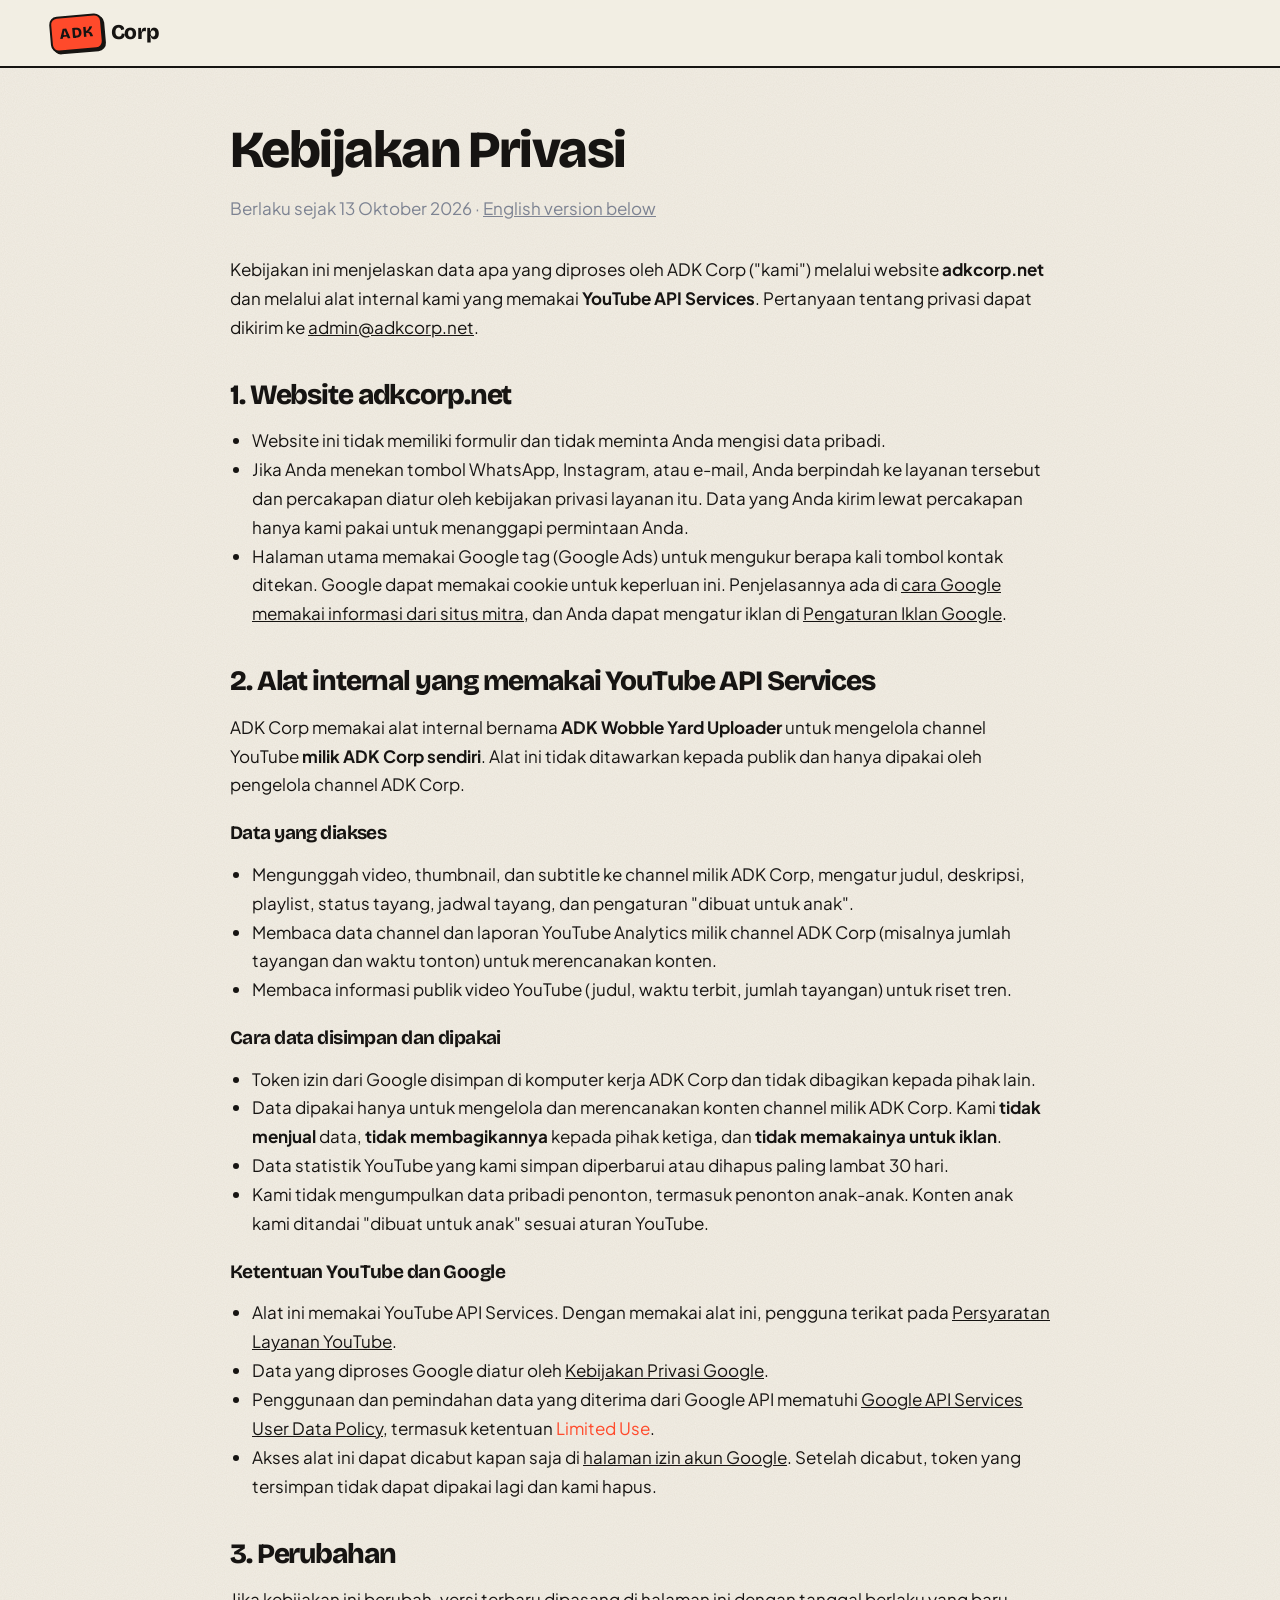
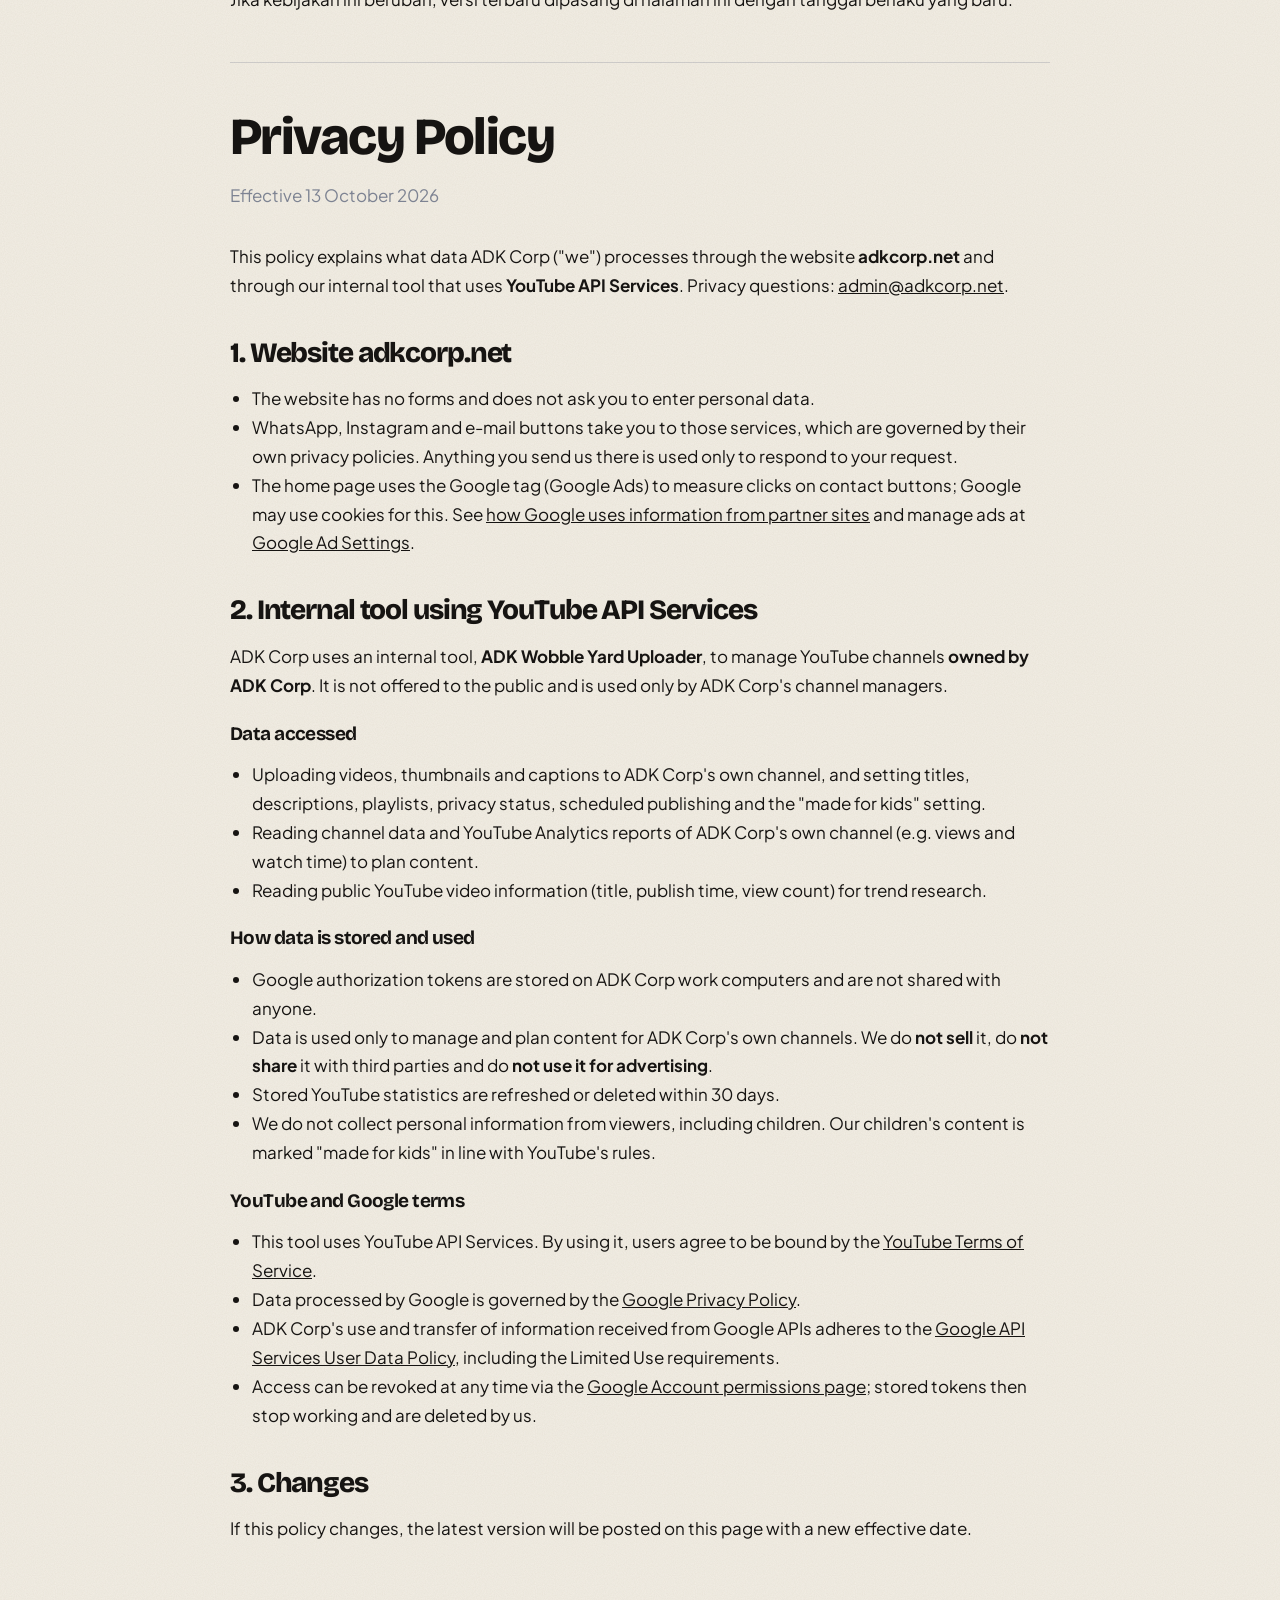
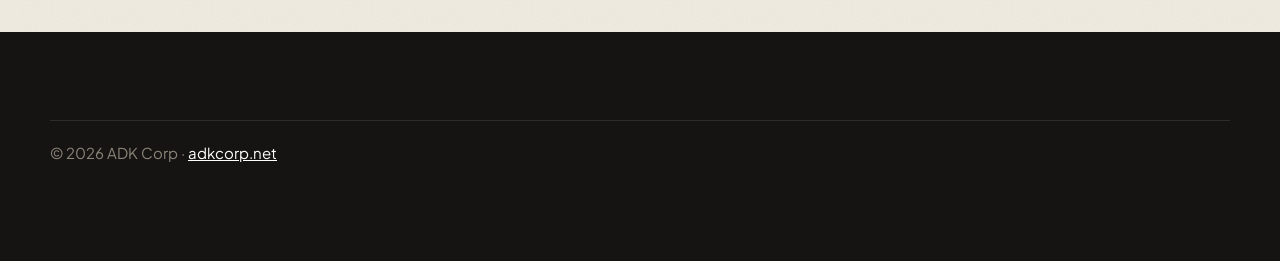
==== commit 8e3db686: "Tampilan baru "Tempel": gaya scrapbook dari riset Threads Arah desain diambil dari website yang seda" ====
--- a/privasi.html
+++ b/privasi.html
@@ -11,7 +11,7 @@
 <link rel="preconnect" href="https://fonts.googleapis.com">
 <link rel="preconnect" href="https://fonts.gstatic.com" crossorigin>
 <link href="https://fonts.googleapis.com/css2?family=Bricolage+Grotesque:opsz,wght@12..96,500;12..96,700;12..96,800&family=Plus+Jakarta+Sans:wght@400;500;600;700&display=swap" rel="stylesheet">
-<link rel="stylesheet" href="gaya.css?v=20261016b">
+<link rel="stylesheet" href="gaya.css?v=20261016t">
 <style>
   .kebijakan { padding: 56px 0 72px; }
   .kebijakan h1 { font-size: clamp(32px, 5vw, 52px); font-weight: 800; margin-bottom: 8px; }
--- a/gaya.css
+++ b/gaya.css
@@ -1,29 +1,41 @@
-/* ADK Corp — gaya halaman pemasaran */
+/* ADK Corp — gaya "Tempel": kertas, selotip, stiker, dan garis tinta tebal.
+   Arah desain diambil dari riset website yang sedang ramai di Threads (Okt 2026):
+   tampilan scrapbook/ilustrasi buatan tangan, tab map yang bisa dibuka, judul raksasa. */
 :root {
-  --tinta: #14171f;
-  --tinta-2: #3a3f4b;
-  --abu: #6b7080;
-  --garis: #e4ded3;
-  --kertas: #fbf8f3;
-  --krem: #f3ece0;
-  --putih: #ffffff;
-  --api: #ff6a3d;        /* aksen utama */
-  --api-tua: #e2502a;
-  --hijau: #1f6f63;      /* aksen aplikasi */
+  --kertas: #f3eee4;
+  --kertas-2: #e9e0cf;
+  --putih: #fffdf8;
+  --tinta: #161412;
+  --tinta-2: #3b3732;
+  --abu: #6c655b;
+  --garis: #d6ccb9;
+  --api: #ff4a2b;          /* tomat: aksen utama */
+  --api-muda: #ffcfbf;
+  --biru: #2d4bff;         /* kobalt */
+  --biru-muda: #cfd7ff;
+  --kuning: #ffd84a;       /* mentega */
+  --kuning-muda: #fff1b8;
+  --pink: #ffc6d5;
+  --mint: #c4ecd2;
+  --hijau: #1f6f63;        /* aksen aplikasi */
   --hijau-muda: #e3f0ec;
-  --gelap: #12141b;
-  --gelap-2: #1c1f29;
-  --radius: 18px;
-  --bayang: 0 18px 40px -18px rgba(20, 23, 31, .35);
+  --gelap: #161412;
+  --radius: 20px;
+  --keras: 4px 4px 0 var(--tinta);
+  --keras-besar: 8px 8px 0 var(--tinta);
   --huruf-judul: "Bricolage Grotesque", system-ui, sans-serif;
   --huruf: "Plus Jakarta Sans", system-ui, -apple-system, "Segoe UI", sans-serif;
+  --huruf-tangan: "Caveat", "Comic Sans MS", cursive;
+  --huruf-mono: "DM Mono", ui-monospace, "Cascadia Mono", monospace;
 }
 
 * { box-sizing: border-box; }
-html { scroll-behavior: smooth; scroll-padding-top: 76px; }
+html { scroll-behavior: smooth; scroll-padding-top: 84px; }
 body {
   margin: 0;
-  background: var(--kertas);
+  background-color: var(--kertas);
+  /* butiran kertas halus, tanpa gambar tambahan */
+  background-image: url("data:image/svg+xml,%3Csvg xmlns='http://www.w3.org/2000/svg' width='160' height='160'%3E%3Cfilter id='n'%3E%3CfeTurbulence type='fractalNoise' baseFrequency='.9' numOctaves='2' stitchTiles='stitch'/%3E%3CfeColorMatrix values='0 0 0 0 0.09 0 0 0 0 0.08 0 0 0 0 0.06 0 0 0 .07 0'/%3E%3C/filter%3E%3Crect width='100%25' height='100%25' filter='url(%23n)'/%3E%3C/svg%3E");
   color: var(--tinta);
   font-family: var(--huruf);
   font-size: 17px;
@@ -32,620 +44,517 @@
 }
 img, video { max-width: 100%; display: block; }
 a { color: inherit; }
-h1, h2, h3 { font-family: var(--huruf-judul); line-height: 1.08; letter-spacing: -.02em; margin: 0; }
-h2 { font-size: clamp(30px, 4.4vw, 48px); font-weight: 800; max-width: 22ch; }
+h1, h2, h3 { font-family: var(--huruf-judul); line-height: 1.02; letter-spacing: -.03em; margin: 0; }
+h2 { font-size: clamp(36px, 5.6vw, 72px); font-weight: 800; max-width: 17ch; line-height: .98; letter-spacing: -.04em; }
 h3 { font-size: 22px; font-weight: 700; }
 em { font-style: normal; color: var(--api); }
 
-.wadah { width: min(1160px, 100% - 32px); margin-inline: auto; }
-.wadah-sempit { width: min(800px, 100% - 32px); }
+.wadah { width: min(1180px, 100% - 32px); margin-inline: auto; }
+.wadah-sempit { width: min(820px, 100% - 32px); }
 .label {
-  font-size: 13px; font-weight: 700; letter-spacing: .12em; text-transform: uppercase;
-  color: var(--api-tua); margin: 0 0 14px;
-}
+  display: inline-block; margin: 0 0 18px; padding: 5px 11px 4px;
+  font-family: var(--huruf-mono); font-size: 13px; letter-spacing: .08em; text-transform: uppercase;
+  background: var(--tinta); color: var(--kertas); border-radius: 6px; rotate: -2deg;
+}
+.label-tengah { display: table; margin-inline: auto; }
 .sub { color: var(--abu); margin: 8px 0 0; }
-.sub-lebar { color: var(--tinta-2); max-width: 62ch; margin: 18px 0 0; }
-
-/* ---------- tombol ---------- */
+.sub-lebar { color: var(--tinta-2); max-width: 62ch; margin: 20px 0 0; }
+.tulisan { font-family: var(--huruf-tangan); font-weight: 700; }
+.nowrap { white-space: nowrap; }
+
+/* ---------- tombol: neo-brutal, bayangan keras ---------- */
 .tombol {
   display: inline-flex; align-items: center; justify-content: center; gap: 8px;
-  background: var(--api); color: #fff; text-decoration: none; font-weight: 700;
-  padding: 14px 24px; border-radius: 999px; border: 2px solid var(--api);
-  transition: transform .15s, background .15s, box-shadow .15s;
-  box-shadow: 0 10px 24px -12px rgba(255, 106, 61, .9);
-}
-.tombol:hover { background: var(--api-tua); border-color: var(--api-tua); transform: translateY(-1px); }
-.tombol-garis { background: transparent; color: var(--tinta); border-color: var(--tinta); box-shadow: none; }
-.tombol-garis:hover { background: var(--tinta); color: #fff; border-color: var(--tinta); }
-.tombol-kecil { padding: 9px 18px; font-size: 15px; box-shadow: none; }
-.tombol-besar { padding: 18px 32px; font-size: 19px; }
+  background: var(--api); color: var(--tinta); text-decoration: none; font-weight: 800;
+  padding: 14px 24px; border-radius: 14px; border: 2px solid var(--tinta);
+  box-shadow: var(--keras); transition: transform .12s, box-shadow .12s, background .12s;
+}
+.tombol:hover { transform: translate(-2px, -2px); box-shadow: 6px 6px 0 var(--tinta); }
+.tombol:active { transform: translate(3px, 3px); box-shadow: 1px 1px 0 var(--tinta); transition-duration: .05s; }
+.tombol-garis { background: var(--putih); }
+.tombol-garis:hover { background: var(--kuning); }
+.tombol-kecil { padding: 8px 16px; font-size: 15px; border-radius: 12px; box-shadow: 3px 3px 0 var(--tinta); }
+.tombol-besar { padding: 18px 32px; font-size: 20px; }
 .tombol:focus-visible, a:focus-visible, button:focus-visible, summary:focus-visible {
-  outline: 3px solid var(--api); outline-offset: 3px;
+  outline: 3px solid var(--biru); outline-offset: 3px;
 }
 
 /* ---------- kepala ---------- */
 .atas {
-  position: sticky; top: 0; z-index: 20;
-  background: rgba(251, 248, 243, .88); backdrop-filter: blur(10px);
-  border-bottom: 1px solid var(--garis);
-}
-.atas-isi { display: flex; align-items: center; gap: 24px; height: 64px; }
+  position: sticky; top: 0; z-index: 40;
+  background: rgba(243, 238, 228, .94); backdrop-filter: blur(8px);
+  border-bottom: 2px solid var(--tinta);
+}
+.atas-isi { display: flex; align-items: center; gap: 22px; min-height: 66px; }
 .merek { display: inline-flex; align-items: center; gap: 8px; text-decoration: none; font-family: var(--huruf-judul); }
 .merek-kotak {
-  background: var(--tinta); color: var(--api); font-weight: 800; font-size: 15px;
-  padding: 5px 8px; border-radius: 9px; letter-spacing: .02em;
-}
-.merek-teks { font-weight: 700; font-size: 20px; }
-.menu { display: flex; gap: 26px; margin-left: auto; }
-.menu a { text-decoration: none; font-weight: 600; font-size: 15px; color: var(--tinta-2); }
-.menu a:hover { color: var(--api-tua); }
+  background: var(--api); color: var(--tinta); font-weight: 800; font-size: 15px;
+  padding: 4px 8px; border-radius: 8px; border: 2px solid var(--tinta); box-shadow: 2px 2px 0 var(--tinta);
+  rotate: -5deg; letter-spacing: .02em;
+}
+.merek-teks { font-weight: 800; font-size: 21px; letter-spacing: -.02em; }
+.menu { display: flex; gap: 4px; margin-left: auto; }
+.menu a {
+  font-family: var(--huruf-mono); font-size: 14px; text-transform: uppercase; letter-spacing: .04em;
+  text-decoration: none; color: var(--tinta-2); padding: 6px 8px; border-radius: 8px; white-space: nowrap;
+}
+.menu a::before { content: "["; color: var(--api); margin-right: 3px; }
+.menu a::after { content: "]"; color: var(--api); margin-left: 3px; }
+.menu a:hover { background: var(--kuning); color: var(--tinta); }
 
 /* ---------- pembuka ---------- */
-.pembuka { padding: 64px 0 40px; overflow: hidden; }
-.pembuka-isi { display: grid; grid-template-columns: 1.15fr .85fr; gap: 48px; align-items: center; }
-.pembuka h1 { font-size: clamp(42px, 6.6vw, 80px); font-weight: 800; }
-.pembuka-lead { font-size: 19px; color: var(--tinta-2); max-width: 54ch; margin: 22px 0 30px; }
-.pembuka-aksi { display: flex; flex-wrap: wrap; gap: 12px; }
-
-.pembuka-visual { position: relative; height: 560px; }
-.ponsel {
-  position: absolute; left: 50%; top: 0; transform: translateX(-50%);
-  width: 270px; aspect-ratio: 9 / 19.5; background: var(--tinta);
-  border-radius: 40px; padding: 10px; box-shadow: var(--bayang); z-index: 2;
-}
-.ponsel video { width: 100%; height: 100%; object-fit: cover; border-radius: 31px; background: #000; }
-.kartu-melayang {
-  position: absolute; width: 210px; border-radius: 14px; box-shadow: var(--bayang);
-}
-.k1 { left: -10px; top: 70px; transform: rotate(-8deg); }
-.k2 { right: -10px; top: 250px; transform: rotate(7deg); z-index: 3; }
-
-.pita {
-  list-style: none; padding: 0; margin: 56px 0 0;
-  display: grid; grid-template-columns: repeat(4, 1fr);
-  border-top: 1px solid var(--garis);
-}
-.pita li { padding: 20px 20px 0 0; display: flex; flex-direction: column; }
-.pita strong { font-family: var(--huruf-judul); font-size: 24px; }
-.pita span { color: var(--abu); font-size: 15px; }
+.pembuka { padding: 44px 0 0; overflow: hidden; overflow: clip; }
+.pembuka-isi { display: grid; grid-template-columns: 1.22fr .78fr; gap: 28px; align-items: center; }
+.pembuka h1 { font-size: clamp(54px, 7.4vw, 106px); font-weight: 800; line-height: .9; letter-spacing: -.05em; }
+.coret {
+  color: var(--api); white-space: nowrap; padding-bottom: .06em;
+  background: url("data:image/svg+xml,%3Csvg xmlns='http://www.w3.org/2000/svg' viewBox='0 0 300 24' preserveAspectRatio='none'%3E%3Cpath d='M4 16c40-10 90-12 140-6s100 6 152-6' fill='none' stroke='%23161412' stroke-width='6' stroke-linecap='round'/%3E%3C/svg%3E") left 0 top .95em / 100% .18em no-repeat;
+}
+.kotak-biru {
+  display: inline-block; background: var(--biru); color: var(--putih);
+  padding: 0 .14em .06em; margin-top: .08em; border-radius: .12em; rotate: -2.5deg;
+  border: 3px solid var(--tinta); box-shadow: 6px 6px 0 var(--tinta);
+}
+.pembuka-lead { font-size: 19px; color: var(--tinta-2); max-width: 54ch; margin: 24px 0 26px; }
+.pembuka-aksi { display: flex; flex-wrap: wrap; gap: 14px; }
+.chip-promo {
+  display: inline-flex; align-items: center; gap: 8px; margin: 0 0 26px;
+  padding: 7px 14px 7px 11px; border-radius: 999px; text-decoration: none;
+  background: var(--kuning); border: 2px solid var(--tinta); box-shadow: 3px 3px 0 var(--tinta);
+  font-size: 14px; font-weight: 700; rotate: -1.5deg; transition: rotate .15s;
+}
+.chip-promo:hover { rotate: 0deg; }
+.pembuka-label { font-family: var(--huruf-mono); font-size: 13px; letter-spacing: .08em; text-transform: uppercase; color: var(--tinta-2); margin: 0 0 14px; }
+.chip-titik { width: 9px; height: 9px; border-radius: 50%; background: #18a957; border: 1.5px solid var(--tinta); animation: denyut 1.6s ease-in-out infinite; }
+@keyframes denyut { 50% { transform: scale(1.35); } }
+
+/* papan tempel */
+.papan { position: relative; height: 610px; }
+.papan .ponsel {
+  position: absolute; left: 50%; top: 40px; margin-left: -130px; z-index: 3;
+  width: 260px; aspect-ratio: 9 / 19.5; background: var(--tinta);
+  border-radius: 40px; padding: 9px; rotate: 4deg; box-shadow: 10px 10px 0 rgba(22, 20, 18, .9);
+}
+.ponsel video { width: 100%; height: 100%; object-fit: cover; border-radius: 32px; background: #000; }
+.polaroid {
+  position: absolute; margin: 0; width: 196px; padding: 10px 10px 8px; background: var(--putih);
+  border: 2px solid var(--tinta); box-shadow: 5px 6px 0 rgba(22, 20, 18, .85);
+}
+.polaroid img { width: 100%; aspect-ratio: 4 / 5; object-fit: cover; }
+.polaroid figcaption { font-family: var(--huruf-tangan); font-weight: 700; font-size: 22px; line-height: 1.1; padding-top: 6px; text-align: center; }
+.polaroid::before, .lembar-besar::before, .janji li::before, .layar-tempel-wadah::before {
+  content: ""; position: absolute; top: -13px; left: 50%; width: 92px; height: 26px; margin-left: -46px;
+  background: rgba(255, 216, 74, .78); border-left: 2px dashed rgba(22, 20, 18, .18); border-right: 2px dashed rgba(22, 20, 18, .18);
+  rotate: -4deg; z-index: 2;
+}
+.p1 { left: -6px; top: 70px; rotate: -10deg; z-index: 2; }
+.p2 { right: -8px; top: 330px; rotate: 8deg; z-index: 4; }
+.p2::before { background: rgba(45, 75, 255, .45); rotate: 5deg; }
+.stiker-bulat {
+  position: absolute; right: 8px; top: 30px; z-index: 5;
+  width: 124px; height: 124px; border-radius: 50%; display: grid; place-content: center; text-align: center;
+  background: var(--kuning); border: 2px solid var(--tinta); box-shadow: var(--keras);
+  font-family: var(--huruf-judul); font-weight: 800; font-size: 24px; line-height: 1; rotate: 12deg;
+}
+.stiker-bulat small { font-family: var(--huruf-mono); font-weight: 500; font-size: 11px; text-transform: uppercase; letter-spacing: .06em; margin-bottom: 4px; }
+.stiker-ledak {
+  position: absolute; left: 20px; bottom: 30px; z-index: 5;
+  width: 150px; height: 150px; display: grid; place-items: center; text-align: center; padding: 30px;
+  background: var(--api); color: var(--tinta); font-family: var(--huruf-judul); font-weight: 800; font-size: 19px; line-height: 1;
+  clip-path: polygon(50% 0%, 61% 18%, 82% 9%, 79% 31%, 100% 38%, 84% 54%, 97% 73%, 75% 76%, 71% 98%, 52% 85%, 33% 100%, 27% 78%, 4% 79%, 15% 58%, 0% 41%, 20% 31%, 15% 9%, 37% 17%);
+  rotate: -12deg;
+}
+.t-reel { position: absolute; left: 4%; top: -2px; font-size: 27px; color: var(--biru); rotate: -7deg; white-space: nowrap; z-index: 6; }
+.panah { position: absolute; left: 22%; top: 24px; width: 92px; color: var(--biru); z-index: 6; rotate: 8deg; }
+@media (pointer: fine) {
+  .stiker-geser { cursor: grab; touch-action: none; user-select: none; transition: scale .15s; }
+  .stiker-geser:hover { scale: 1.03; }
+  .stiker-geser.diseret { cursor: grabbing; scale: 1.06; }
+}
+
+/* pita selotip berjalan */
+.selotip-wadah { padding: 46px 0 34px; margin-top: 30px; }
+.selotip {
+  width: 112%; margin-left: -6%; overflow: hidden; border-block: 2px solid var(--tinta);
+  font-family: var(--huruf-mono); font-size: 16px; text-transform: uppercase; letter-spacing: .05em;
+}
+.selotip-kuning { background: var(--kuning); rotate: -2.2deg; position: relative; z-index: 2; }
+.selotip-biru { background: var(--biru); color: var(--putih); rotate: 1.6deg; margin-top: -6px; }
+.selotip-rel { display: flex; width: max-content; animation: jalan 46s linear infinite; }
+.selotip-balik { animation-direction: reverse; animation-duration: 54s; }
+.selotip p { margin: 0; padding: 12px 0; white-space: nowrap; }
+.selotip p::after { content: ""; padding-right: 1.4em; }
+.selotip i { font-style: normal; color: var(--api); margin: 0 .7em; }
+.selotip-biru i { color: var(--kuning); }
+@keyframes jalan { to { transform: translateX(-50%); } }
+
+/* ---------- mitra ---------- */
+.mitra { padding: 36px 0 40px; }
+.mitra-baris {
+  list-style: none; margin: 0; padding: 0;
+  display: flex; flex-wrap: wrap; justify-content: center; gap: 18px;
+}
+.mitra-kartu {
+  display: flex; align-items: center; justify-content: center; gap: 10px;
+  width: 204px; height: 92px; padding: 14px 18px; border-radius: 14px;
+  background: var(--putih); border: 2px solid var(--tinta); box-shadow: var(--keras);
+  rotate: -2deg; transition: rotate .2s, transform .2s;
+}
+.mitra-kartu:nth-child(even) { rotate: 2.5deg; }
+.mitra-kartu:hover { rotate: 0deg; transform: translateY(-3px); }
+.mitra-kartu img { max-width: 100%; max-height: 50px; width: auto; height: auto; object-fit: contain; }
+.mitra-gelap { background: #0d0d12; }
+.mitra-gelap img { max-height: 32px; }
+.mitra-rt img { width: 42px; height: 42px; }
+.mitra-rt span { font-family: var(--huruf-judul); font-weight: 800; font-size: 17px; line-height: 1.1; color: #15803d; }
+.mitra-rt small { display: block; font-family: var(--huruf); font-weight: 600; font-size: 12px; color: var(--tinta-2); }
+.mitra-tinggi img { max-height: 66px; }
 
 /* ---------- bagian umum ---------- */
-.bagian { padding: 96px 0; }
-.bagian-krem { background: var(--krem); }
-.bagian-gelap { background: var(--gelap); color: #f1eee8; }
-.bagian-gelap .label { color: var(--api); }
-.bagian-gelap .sub { color: #9aa0ae; }
-
-/* ---------- layanan ---------- */
-.dua-kolom { display: grid; grid-template-columns: 1fr 1fr; gap: 24px; margin-top: 44px; }
-.layanan {
-  position: relative; background: var(--putih); border: 1px solid var(--garis);
-  border-radius: var(--radius); padding: 36px; display: flex; flex-direction: column;
-}
-.layanan h3 { font-size: 28px; margin-bottom: 10px; }
-.layanan p { color: var(--tinta-2); margin: 0 0 18px; }
-.layanan-nomor {
-  font-family: var(--huruf-judul); font-weight: 800; font-size: 15px;
-  color: var(--api-tua); margin-bottom: 18px;
-}
-.layanan-aplikasi .layanan-nomor { color: var(--hijau); }
-.centang { list-style: none; padding: 0; margin: 0 0 22px; flex: 1; }
-.centang li { position: relative; padding: 7px 0 7px 30px; border-bottom: 1px dashed var(--garis); }
+.bagian { padding: 100px 0; overflow-x: hidden; overflow-x: clip; }
+.bagian-krem { background-color: var(--kertas-2); border-block: 2px solid var(--tinta); }
+.bagian-biru { background: var(--biru); color: var(--putih); border-block: 2px solid var(--tinta); }
+.bagian-biru .label { background: var(--kuning); color: var(--tinta); }
+.bagian-biru .sub { color: #dfe4ff; }
+.catatan-tangan { font-family: var(--huruf-tangan); font-weight: 700; font-size: 30px; color: var(--api); rotate: -3deg; margin: 18px 0 4px 6px; }
+
+/* ---------- layanan: map folder ---------- */
+.map { margin-top: 14px; }
+.map-tab { display: flex; align-items: flex-end; gap: 6px; padding-left: 4px; position: relative; z-index: 2; }
+.map-tab button {
+  display: flex; align-items: baseline; gap: 10px; cursor: pointer;
+  font: 800 20px/1.1 var(--huruf-judul); letter-spacing: -.02em; color: var(--tinta); text-align: left;
+  padding: 16px 26px 16px; border: 2px solid var(--tinta); border-bottom: 0; border-radius: 18px 18px 0 0;
+  background: var(--kertas-2); translate: 0 6px; transition: translate .18s, background .18s;
+}
+.map-tab button span { font-family: var(--huruf-mono); font-weight: 500; font-size: 13px; }
+.map-tab button:hover { translate: 0 0; }
+.map-tab button[aria-selected="true"] { translate: 0 2px; padding-bottom: 20px; }
+.map-tab-medsos[aria-selected="true"] { background: var(--api-muda); }
+.map-tab-aplikasi[aria-selected="true"] { background: var(--biru-muda); }
+.map-isi {
+  display: grid; grid-template-columns: 1.3fr .7fr; gap: 40px; align-items: center;
+  padding: 44px; border: 2px solid var(--tinta); border-radius: 0 26px 26px 26px; box-shadow: var(--keras-besar);
+  animation: buka-map .35s cubic-bezier(.2, .8, .3, 1);
+}
+.map-isi[hidden] { display: none; }
+.map-medsos { background: var(--api-muda); }
+.map-aplikasi { background: var(--biru-muda); }
+@keyframes buka-map { from { opacity: 0; transform: translateY(14px) rotate(-.6deg); } }
+.map-isi h3 { font-size: clamp(30px, 3.4vw, 44px); font-weight: 800; letter-spacing: -.035em; margin-bottom: 12px; }
+.map-isi .map-teks > p { color: var(--tinta-2); margin: 0 0 20px; font-size: 18px; }
+.map-visual { margin: 0; display: grid; justify-items: center; gap: 14px; }
+.map-visual .ponsel { width: 228px; aspect-ratio: 9 / 19; background: var(--tinta); border-radius: 36px; padding: 8px; rotate: 4deg; box-shadow: var(--keras-besar); }
+.map-visual .ponsel video { border-radius: 29px; }
+.layar-tempel { width: 236px; border-radius: 20px; border: 2px solid var(--tinta); box-shadow: var(--keras-besar); rotate: -3deg; background: #fff; }
+.map-visual figcaption { font-size: 26px; rotate: -3deg; }
+.centang { list-style: none; padding: 0; margin: 0 0 24px; columns: 2; column-gap: 28px; }
+.centang li { position: relative; padding: 7px 0 7px 32px; break-inside: avoid; font-weight: 500; }
 .centang li::before {
-  content: ""; position: absolute; left: 0; top: 12px; width: 18px; height: 18px; border-radius: 50%;
-  background: var(--api) url("data:image/svg+xml,%3Csvg xmlns='http://www.w3.org/2000/svg' viewBox='0 0 24 24'%3E%3Cpath d='M6 12.5l4 4 8-9' fill='none' stroke='white' stroke-width='3' stroke-linecap='round' stroke-linejoin='round'/%3E%3C/svg%3E") center / 12px no-repeat;
-}
-.layanan-aplikasi .centang li::before { background-color: var(--hijau); }
+  content: ""; position: absolute; left: 0; top: 10px; width: 20px; height: 20px; border-radius: 6px;
+  background: var(--putih) url("data:image/svg+xml,%3Csvg xmlns='http://www.w3.org/2000/svg' viewBox='0 0 24 24'%3E%3Cpath d='M5 12.5l4.5 4.5L19 7' fill='none' stroke='%23161412' stroke-width='3.4' stroke-linecap='round' stroke-linejoin='round'/%3E%3C/svg%3E") center / 14px no-repeat;
+  border: 2px solid var(--tinta);
+}
 .catatan-kotak {
-  background: #fff3ee; border-radius: 12px; padding: 14px 16px; font-size: 15px; margin: 0 !important;
-}
-.layanan-aplikasi .catatan-kotak { background: var(--hijau-muda); }
-
-/* ---------- studi kasus ---------- */
-.judul-studi { display: grid; grid-template-columns: .8fr 1.2fr; gap: 40px; align-items: end; margin-bottom: 44px; }
-.studi-ringkas { margin: 0; color: inherit; opacity: .88; }
-.bagian:not(.bagian-gelap) .studi-ringkas { color: var(--tinta-2); opacity: 1; }
+  background: var(--putih); border: 2px dashed var(--tinta); border-radius: 14px;
+  padding: 14px 16px; font-size: 15px; margin: 0 !important; color: var(--tinta-2);
+}
+
+/* ---------- karya media sosial ---------- */
+.judul-studi { display: grid; grid-template-columns: .85fr 1.15fr; gap: 44px; align-items: end; margin-bottom: 52px; }
+.judul-studi h2 { font-size: clamp(34px, 4.4vw, 58px); }
+.studi-ringkas { margin: 0; font-size: 17px; }
+.bagian-biru .studi-ringkas { color: #eef0ff; }
+.bagian:not(.bagian-biru) .studi-ringkas { color: var(--tinta-2); }
 .judul-kecil {
-  font-family: var(--huruf); font-size: 13px; font-weight: 700; letter-spacing: .12em;
-  text-transform: uppercase; color: #9aa0ae; margin: 0 0 16px;
-}
-.baris-reel { display: grid; grid-template-columns: repeat(3, 1fr); gap: 20px; margin-bottom: 48px; }
+  font-family: var(--huruf-mono); font-weight: 500; font-size: 14px; letter-spacing: .1em;
+  text-transform: uppercase; color: var(--kuning); margin: 0 0 18px;
+}
+.baris-reel { display: grid; grid-template-columns: repeat(3, 1fr); gap: 26px; margin-bottom: 56px; }
 .reel { margin: 0; }
+.reel:nth-child(odd) { rotate: -1.5deg; }
+.reel:nth-child(even) { rotate: 1.5deg; margin-top: 18px; }
 .reel video {
-  width: 100%; aspect-ratio: 9 / 16; object-fit: cover; border-radius: 16px; background: #000;
-}
-.reel figcaption { margin-top: 10px; font-weight: 600; font-size: 15px; color: #c9ccd4; }
-.galeri-feed { display: grid; grid-template-columns: repeat(4, 1fr); gap: 16px; }
-.galeri-feed img { width: 100%; aspect-ratio: 4 / 5; object-fit: cover; border-radius: 12px; transition: transform .2s; }
-.galeri-feed img:hover { transform: scale(1.02); }
-
+  width: 100%; aspect-ratio: 9 / 16; object-fit: cover; border-radius: 22px; background: #000;
+  border: 3px solid var(--tinta); box-shadow: var(--keras-besar);
+}
+.reel figcaption { margin-top: 12px; font-family: var(--huruf-tangan); font-weight: 700; font-size: 26px; line-height: 1.1; }
+.galeri-feed, .galeri-fase2 { display: grid; grid-template-columns: repeat(4, 1fr); gap: 22px; align-items: start; }
+.galeri-feed img, .galeri-fase2 img {
+  width: 100%; aspect-ratio: 4 / 5; object-fit: cover; background: var(--putih);
+  padding: 8px 8px 26px; border: 2px solid var(--tinta); box-shadow: 5px 5px 0 rgba(22, 20, 18, .85);
+  rotate: -2deg; transition: rotate .2s, scale .2s;
+}
+.galeri-feed img:nth-child(even), .galeri-fase2 img:nth-child(even) { rotate: 2.2deg; }
+.galeri-feed img:nth-child(3n), .galeri-fase2 img:nth-child(3n) { rotate: -.8deg; }
+.galeri-feed img:hover, .galeri-fase2 img:hover { rotate: 0deg; scale: 1.04; position: relative; z-index: 2; }
+.galeri-fase2 img.sampul { aspect-ratio: 9 / 16; }
+.judul-fase { margin-top: 64px; }
+.ket-fase { margin: -4px 0 22px; color: #eef0ff; max-width: 62ch; font-size: 16px; }
+
+/* status: cap stempel */
+.status-baris { display: flex; flex-wrap: wrap; gap: 8px; margin: 14px 0 0; }
+.status {
+  display: inline-flex; align-items: center; gap: 6px;
+  font-family: var(--huruf-mono); font-size: 12px; letter-spacing: .05em; text-transform: uppercase;
+  padding: 4px 10px; border-radius: 8px; border: 2px solid var(--tinta); background: var(--putih); color: var(--tinta);
+}
+.status::before { content: ""; width: 8px; height: 8px; border-radius: 50%; background: currentColor; }
+.status-tayang { background: #b9f0cd; }
+.status-tayang::before { background: #138a45; }
+.status-uji { background: var(--biru-muda); }
+.status-uji::before { background: var(--biru); }
+.status-proses { background: var(--api-muda); }
+.status-proses::before { background: var(--api); }
+.status-desain { background: var(--kertas-2); }
+
+/* ---------- karya aplikasi ---------- */
+.judul-bagian-karya { margin-bottom: 52px; }
+.judul-proyek { font-size: clamp(30px, 3.6vw, 44px); font-weight: 800; }
+.lembar-besar {
+  position: relative; background: var(--putih); border: 2px solid var(--tinta); border-radius: 26px;
+  padding: 44px; box-shadow: var(--keras-besar);
+}
+.lembar-besar::before { width: 130px; margin-left: -65px; top: -15px; height: 30px; }
+.lembar-besar .judul-studi { margin-bottom: 36px; }
 .galeri-aplikasi { display: grid; grid-template-columns: 2.2fr 1fr 1fr; gap: 20px; align-items: start; }
 .galeri-aplikasi figure { margin: 0; }
-.galeri-aplikasi img { border-radius: 14px; border: 1px solid var(--garis); box-shadow: var(--bayang); background: #fff; }
+.galeri-aplikasi img { border-radius: 14px; border: 2px solid var(--tinta); background: #fff; }
 .layar-hp img { aspect-ratio: 390 / 844; object-fit: cover; object-position: top; width: 100%; }
 .galeri-aplikasi figcaption { font-size: 14px; color: var(--abu); margin-top: 10px; }
-.fakta-aplikasi {
-  list-style: none; padding: 0; margin: 40px 0 0;
-  display: grid; grid-template-columns: repeat(4, 1fr); gap: 16px;
-}
-.fakta-aplikasi li {
-  background: var(--hijau-muda); border-radius: 14px; padding: 18px; font-size: 15px; color: var(--tinta-2);
-}
-.fakta-aplikasi strong { display: block; font-family: var(--huruf-judul); font-size: 24px; color: var(--hijau); }
+.fakta-aplikasi { list-style: none; padding: 0; margin: 32px 0 0; display: grid; grid-template-columns: repeat(4, 1fr); gap: 14px; }
+.fakta-aplikasi li { background: var(--mint); border: 2px solid var(--tinta); border-radius: 14px; padding: 16px 18px; font-size: 15px; color: var(--tinta-2); }
+.fakta-aplikasi li:nth-child(2) { background: var(--kuning-muda); }
+.fakta-aplikasi li:nth-child(3) { background: var(--biru-muda); }
+.fakta-aplikasi li:nth-child(4) { background: var(--pink); }
+.fakta-aplikasi strong { display: block; font-family: var(--huruf-judul); font-size: 26px; color: var(--tinta); letter-spacing: -.02em; }
 .data-contoh { font-size: 13px; color: var(--abu); margin: 16px 0 0; }
 
+.proyek-baris { display: grid; grid-template-columns: repeat(2, 1fr); gap: 30px; margin-top: 64px; }
+.proyek {
+  display: flex; flex-direction: column; background: var(--putih); border: 2px solid var(--tinta);
+  border-radius: 22px; overflow: hidden; box-shadow: 6px 6px 0 var(--tinta); rotate: -.7deg;
+  transition: rotate .2s, transform .2s, box-shadow .2s;
+}
+.proyek:nth-child(even) { rotate: .8deg; }
+.proyek:hover { rotate: 0deg; transform: translate(-3px, -3px); box-shadow: 9px 9px 0 var(--tinta); }
+.proyek-layar {
+  height: 290px; overflow: hidden; background: var(--kertas-2); border-bottom: 2px solid var(--tinta);
+  display: flex; justify-content: center; padding: 24px 24px 0;
+}
+.proyek-layar img { width: 60%; height: auto; align-self: flex-start; border-radius: 18px 18px 0 0; border: 2px solid var(--tinta); border-bottom: 0; }
+.proyek-layar-lebar { padding: 24px 0 0 24px; justify-content: flex-start; }
+.proyek-layar-lebar img { width: 150%; max-width: none; border-radius: 12px 0 0 0; border-right: 0; }
+.proyek:nth-child(2) .proyek-layar { background: var(--biru-muda); }
+.proyek:nth-child(3) .proyek-layar { background: var(--mint); }
+.proyek:nth-child(4) .proyek-layar { background: var(--kuning-muda); }
+.proyek-isi { padding: 22px 26px 28px; display: flex; flex-direction: column; flex: 1; }
+.proyek-isi .status-baris { margin: 0 0 12px; }
+.proyek-isi h3 { font-size: 27px; font-weight: 800; }
+.proyek-isi .sub { margin: 6px 0 12px; font-size: 14px; }
+.proyek-isi > p:not(.sub):not(.status-baris):not(.data-contoh) { margin: 0 0 16px; color: var(--tinta-2); font-size: 15px; }
+.proyek-fakta { list-style: none; padding: 0; margin: auto 0 0; display: flex; flex-wrap: wrap; gap: 6px; }
+.proyek-fakta li { font-size: 13px; font-weight: 700; background: var(--kuning-muda); border: 1.5px solid var(--tinta); padding: 4px 10px; border-radius: 999px; }
+.tautan-proyek { margin-top: 16px; font-weight: 800; color: var(--tinta); text-decoration: none; align-self: flex-start; border-bottom: 3px solid var(--api); }
+.tautan-proyek:hover { background: var(--kuning); }
+.proyek .data-contoh { margin-top: 12px; }
+
+/* ---------- tentang: catatan tempel ---------- */
+#tentang { padding-top: 40px; }
+.tentang-isi { display: grid; grid-template-columns: .9fr 1.1fr; gap: 56px; align-items: start; }
+.tentang-teks p { margin: 0 0 18px; color: var(--tinta-2); font-size: 18px; }
+.janji { list-style: none; padding: 0; margin: 26px 0 34px; display: grid; grid-template-columns: 1fr 1fr; gap: 22px 18px; }
+.janji li {
+  position: relative; background: var(--kuning); padding: 22px 18px 18px; font-size: 15px; color: var(--tinta-2);
+  box-shadow: 3px 5px 0 rgba(22, 20, 18, .25); rotate: -1.6deg; border-radius: 3px;
+}
+.janji li::before { width: 64px; margin-left: -32px; height: 20px; top: -10px; background: rgba(255, 255, 255, .6); }
+.janji li:nth-child(2) { background: var(--pink); rotate: 1.8deg; }
+.janji li:nth-child(3) { background: var(--mint); rotate: 1.2deg; }
+.janji li:nth-child(4) { background: var(--biru-muda); rotate: -1.4deg; }
+.janji strong { display: block; color: var(--tinta); font-family: var(--huruf-judul); font-size: 19px; margin-bottom: 4px; }
+.tentang-teks .tentang-penutup { font-family: var(--huruf-tangan); font-weight: 700; font-size: 34px; line-height: 1.15; color: var(--api); margin: 0; rotate: -1.5deg; }
+
 /* ---------- harga ---------- */
+.promo-pita {
+  display: flex; flex-wrap: wrap; align-items: center; gap: 14px 26px;
+  margin: 34px 0 0; padding: 20px 24px; border-radius: var(--radius);
+  background: var(--tinta); color: var(--kertas); box-shadow: 6px 6px 0 var(--api);
+}
+.promo-pita strong { font-family: var(--huruf-judul); font-size: 22px; color: var(--kuning); }
+.promo-pita p { margin: 0; flex: 1; min-width: 240px; font-size: 15px; color: #d8d2c6; }
+.kuota { display: flex; align-items: center; gap: 12px; font-size: 14px; font-weight: 700; white-space: nowrap; }
+.kuota-batang { width: 120px; height: 10px; border-radius: 999px; background: #3b3732; overflow: hidden; border: 1.5px solid #5a544b; }
+.kuota-isi { display: block; height: 100%; background: var(--kuning); border-radius: inherit; }
+
 .tab {
-  display: inline-flex; background: var(--putih); border: 1px solid var(--garis);
-  border-radius: 999px; padding: 5px; margin: 34px 0 30px;
+  display: inline-flex; background: var(--putih); border: 2px solid var(--tinta); box-shadow: var(--keras);
+  border-radius: 14px; padding: 5px; margin: 36px 0 34px; gap: 4px;
 }
 .tab button {
-  font: 600 16px var(--huruf); border: 0; background: transparent; color: var(--tinta-2);
-  padding: 10px 22px; border-radius: 999px; cursor: pointer;
-}
-.tab button[aria-selected="true"] { background: var(--tinta); color: #fff; }
-
-.paket-baris { display: grid; grid-template-columns: repeat(auto-fit, minmax(240px, 1fr)); gap: 18px; }
+  font: 700 16px var(--huruf); border: 0; background: transparent; color: var(--tinta-2);
+  padding: 10px 22px; border-radius: 10px; cursor: pointer;
+}
+.tab button[aria-selected="true"] { background: var(--tinta); color: var(--kuning); }
+
+.paket-baris { display: grid; grid-template-columns: repeat(auto-fit, minmax(240px, 1fr)); gap: 20px; padding-top: 6px; }
 .paket {
-  position: relative; background: var(--putih); border: 1px solid var(--garis);
-  border-radius: var(--radius); padding: 28px; display: flex; flex-direction: column;
-}
-.paket-unggul { border: 2px solid var(--api); box-shadow: var(--bayang); }
+  position: relative; background: var(--putih); border: 2px solid var(--tinta);
+  border-radius: var(--radius); padding: 28px; display: flex; flex-direction: column; box-shadow: var(--keras);
+}
+.paket-unggul { background: var(--kuning-muda); box-shadow: 8px 8px 0 var(--tinta); }
 .paket-pita {
-  position: absolute; top: -13px; left: 24px; background: var(--api); color: #fff;
-  font-size: 12px; font-weight: 700; letter-spacing: .06em; text-transform: uppercase;
-  padding: 4px 12px; border-radius: 999px;
-}
-.paket h3 { font-size: 22px; }
+  position: absolute; top: -16px; right: -10px; background: var(--api); color: var(--tinta);
+  font-family: var(--huruf-mono); font-size: 12px; letter-spacing: .05em; text-transform: uppercase;
+  padding: 5px 11px; border-radius: 8px; border: 2px solid var(--tinta); rotate: 6deg; box-shadow: 2px 2px 0 var(--tinta);
+}
+.paket h3 { font-size: 24px; font-weight: 800; }
 .paket-untuk { color: var(--abu); font-size: 14px; margin: 4px 0 16px; min-height: 2.6em; }
-.paket-harga { margin: 0; font-family: var(--huruf-judul); font-weight: 800; font-size: 34px; line-height: 1; }
-.paket-harga small { font-family: var(--huruf); font-size: 14px; font-weight: 500; color: var(--abu); }
+.paket-harga { margin: 0; font-family: var(--huruf-judul); font-weight: 800; font-size: 38px; line-height: 1; letter-spacing: -.03em; }
 .paket-mulai { font-size: 13px; color: var(--abu); margin: 0 0 6px; }
-.paket ul { list-style: none; padding: 0; margin: 20px 0 22px; flex: 1; font-size: 15px; }
-.paket li { padding: 6px 0 6px 24px; position: relative; }
-.paket li::before { content: "✓"; position: absolute; left: 0; color: var(--api-tua); font-weight: 700; }
-.panel-aplikasi .paket li::before { color: var(--hijau); }
+.paket ul { list-style: none; padding: 16px 0 0; margin: 18px 0 22px; flex: 1; font-size: 15px; border-top: 2px dashed var(--garis); }
+.paket li { padding: 5px 0 5px 24px; position: relative; }
+.paket li::before { content: "✓"; position: absolute; left: 0; color: var(--api); font-weight: 800; }
+.panel-aplikasi .paket li::before { color: var(--biru); }
 .paket .tombol { width: 100%; }
-
-.judul-tabel { font-size: 22px; margin: 56px 0 6px; }
-.ket-paket { margin-top: 16px; }
+.harga-normal { display: block; font-size: 15px; color: var(--abu); text-decoration: line-through; margin: 0 0 4px; }
+.label-promo {
+  display: inline-block; font-family: var(--huruf-mono); font-size: 11px; letter-spacing: .04em; text-transform: uppercase;
+  background: var(--api-muda); color: var(--tinta); border: 1.5px solid var(--tinta);
+  padding: 1px 7px; border-radius: 6px; margin-left: 6px; vertical-align: middle;
+}
+.ket-paket { margin-top: 26px; }
 .ket-tabel { color: var(--abu); margin: 0 0 18px; font-size: 15px; }
-.tabel-gulung { overflow-x: auto; border-radius: var(--radius); border: 1px solid var(--garis); background: var(--putih); }
+
+details.lipat { margin: 34px 0 0; border: 2px solid var(--tinta); border-radius: var(--radius); background: var(--putih); box-shadow: var(--keras); }
+details.lipat > summary { padding: 20px 66px 20px 22px; display: flex; flex-direction: column; gap: 2px; }
+.lipat-judul { font-family: var(--huruf-judul); font-size: 23px; font-weight: 800; }
+.lipat-ket { font-weight: 500; font-size: 15px; color: var(--abu); }
+details.lipat > summary::after {
+  width: 36px; height: 36px; border-radius: 10px; display: grid; place-items: center;
+  background: var(--kuning); border: 2px solid var(--tinta); right: 18px; color: var(--tinta);
+}
+.tabel-gulung { overflow-x: auto; border-top: 2px solid var(--tinta); border-radius: 0 0 var(--radius) var(--radius); }
 table { width: 100%; border-collapse: collapse; font-size: 15px; }
 th, td { text-align: left; padding: 14px 18px; border-bottom: 1px solid var(--garis); vertical-align: top; }
-th { font-size: 13px; text-transform: uppercase; letter-spacing: .08em; color: var(--abu); font-weight: 700; background: #faf7f1; }
+th { font-family: var(--huruf-mono); font-size: 12px; text-transform: uppercase; letter-spacing: .06em; color: var(--abu); font-weight: 500; background: var(--kertas); }
 tr:last-child td { border-bottom: 0; }
-td.harga-sel { font-weight: 700; white-space: nowrap; }
+td.harga-sel { font-weight: 800; white-space: nowrap; }
 td:not(.harga-sel) small { display: block; margin-top: 2px; }
 td small { color: var(--abu); }
-.nowrap { white-space: nowrap; }
 
 .segera {
   display: flex; gap: 28px; align-items: center; justify-content: space-between;
-  margin-top: 28px; padding: 28px 32px; border-radius: var(--radius);
-  background: var(--hijau); color: #fff;
-}
-.segera .label { color: #a8e0d2; margin-bottom: 6px; }
-.segera h3 { font-size: 24px; }
-.segera p { margin: 8px 0 0; opacity: .9; max-width: 60ch; }
-.segera .tombol { flex-shrink: 0; background: #fff; color: var(--hijau); border-color: #fff; box-shadow: none; }
-.segera .tombol:hover { background: var(--hijau-muda); border-color: var(--hijau-muda); }
-@media (max-width: 760px) { .segera { flex-direction: column; align-items: flex-start; padding: 24px; } }
-
-.syarat {
-  display: grid; grid-template-columns: repeat(auto-fit, minmax(220px, 1fr)); gap: 14px;
-  margin-top: 28px; padding: 0; list-style: none;
-}
-.syarat li { background: var(--putih); border-radius: 14px; padding: 16px 18px; font-size: 15px; color: var(--tinta-2); border: 1px solid var(--garis); }
+  margin-top: 30px; padding: 28px 32px; border-radius: var(--radius);
+  background: var(--hijau); color: #fff; border: 2px solid var(--tinta); box-shadow: var(--keras-besar);
+}
+.segera .label { background: var(--kuning); color: var(--tinta); margin-bottom: 10px; }
+.segera h3 { font-size: 26px; font-weight: 800; }
+.segera p { margin: 8px 0 0; opacity: .92; max-width: 60ch; }
+.segera .tombol { flex-shrink: 0; background: var(--putih); }
+
+.syarat { display: grid; grid-template-columns: repeat(auto-fit, minmax(210px, 1fr)); gap: 14px; margin-top: 30px; padding: 0; list-style: none; }
+.syarat li { background: var(--putih); border-radius: 14px; padding: 16px 18px; font-size: 15px; color: var(--tinta-2); border: 2px solid var(--tinta); }
 .syarat strong { display: block; color: var(--tinta); margin-bottom: 2px; }
 
-/* ---------- langkah ---------- */
-.langkah { list-style: none; padding: 0; margin: 44px 0 0; display: grid; grid-template-columns: repeat(4, 1fr); gap: 20px; counter-reset: l; }
-.langkah li { border-top: 3px solid var(--tinta); padding-top: 20px; }
+/* ---------- cara kerja ---------- */
+.langkah { list-style: none; padding: 0; margin: 52px 0 0; display: grid; grid-template-columns: repeat(4, 1fr); gap: 24px; }
+.langkah li { position: relative; }
+.langkah li:not(:last-child)::after {
+  content: ""; position: absolute; top: 33px; left: 84px; right: -14px; border-top: 3px dashed var(--tinta);
+}
 .langkah-no {
-  display: inline-grid; place-items: center; width: 40px; height: 40px; border-radius: 50%;
-  background: var(--api); color: #fff; font-family: var(--huruf-judul); font-weight: 800; margin-bottom: 14px;
-}
-.langkah h3 { margin-bottom: 8px; }
+  display: grid; place-items: center; width: 66px; height: 66px; border-radius: 50%; margin-bottom: 18px;
+  background: var(--api); color: var(--tinta); border: 2px solid var(--tinta); box-shadow: var(--keras);
+  font-family: var(--huruf-judul); font-weight: 800; font-size: 30px; rotate: -8deg;
+}
+.langkah li:nth-child(2) .langkah-no { background: var(--kuning); rotate: 6deg; }
+.langkah li:nth-child(3) .langkah-no { background: var(--biru); color: var(--putih); rotate: -4deg; }
+.langkah li:nth-child(4) .langkah-no { background: var(--mint); rotate: 9deg; }
+.langkah h3 { margin-bottom: 8px; font-weight: 800; }
 .langkah p { margin: 0; color: var(--tinta-2); font-size: 16px; }
 
 /* ---------- tanya jawab ---------- */
-.faq { margin-top: 34px; }
-details { background: var(--putih); border: 1px solid var(--garis); border-radius: 14px; margin-bottom: 12px; }
-summary {
-  cursor: pointer; list-style: none; padding: 18px 54px 18px 22px; font-weight: 700; position: relative;
-}
+.faq { margin-top: 38px; }
+details { background: var(--putih); border: 2px solid var(--tinta); border-radius: 16px; margin-bottom: 14px; box-shadow: 3px 3px 0 var(--tinta); }
+summary { cursor: pointer; list-style: none; padding: 18px 60px 18px 22px; font-weight: 700; position: relative; }
 summary::-webkit-details-marker { display: none; }
 summary::after {
-  content: "+"; position: absolute; right: 22px; top: 50%; transform: translateY(-50%);
-  font-size: 24px; font-weight: 500; color: var(--api-tua); transition: transform .2s;
-}
-details[open] summary::after { transform: translateY(-50%) rotate(45deg); }
+  content: "+"; position: absolute; right: 18px; top: 50%; translate: 0 -50%;
+  width: 30px; height: 30px; display: grid; place-items: center; border-radius: 8px;
+  font-size: 22px; font-weight: 600; background: var(--kuning); border: 2px solid var(--tinta); transition: rotate .2s;
+}
+details[open] summary::after { rotate: 45deg; }
 details p { margin: 0; padding: 0 22px 20px; color: var(--tinta-2); }
 
 /* ---------- ajakan & kaki ---------- */
-.ajakan { background: var(--api); color: #fff; padding: 88px 0; text-align: center; }
-.ajakan-isi { display: flex; flex-direction: column; align-items: center; }
-.ajakan h2 { max-width: 20ch; }
-.ajakan p { font-size: 19px; margin: 16px 0 30px; opacity: .92; }
-.ajakan .tombol { background: var(--tinta); border-color: var(--tinta); box-shadow: none; }
-.ajakan .tombol:hover { background: #000; border-color: #000; }
-
-.bawah { background: var(--gelap); color: #c9ccd4; padding: 48px 0 96px; font-size: 15px; }
+.ajakan { position: relative; background: var(--api); color: var(--tinta); padding: 110px 0; text-align: center; overflow: hidden; overflow: clip; border-top: 2px solid var(--tinta); }
+.ajakan-isi { display: flex; flex-direction: column; align-items: center; position: relative; z-index: 1; }
+.ajakan h2 { max-width: 17ch; font-size: clamp(40px, 6.4vw, 86px); }
+.ajakan p { font-size: 20px; margin: 18px 0 32px; font-weight: 500; }
+.ajakan .tombol { background: var(--tinta); color: var(--kuning); box-shadow: 5px 5px 0 var(--putih); }
+.ajakan .tombol:hover { box-shadow: 7px 7px 0 var(--putih); }
+.ajakan-stiker { position: absolute; pointer-events: none; }
+.ajakan-stiker.s1 {
+  left: 6%; top: 60px; width: 130px; height: 130px; border-radius: 50%; display: grid; place-items: center;
+  background: var(--kuning); border: 2px solid var(--tinta); box-shadow: var(--keras);
+  font-family: var(--huruf-tangan); font-weight: 700; font-size: 28px; line-height: .95; rotate: -14deg;
+}
+.ajakan-stiker.s2 { right: 6%; bottom: 40px; font-size: 150px; line-height: 1; color: var(--tinta); animation: putar 18s linear infinite; }
+@keyframes putar { to { rotate: 360deg; } }
+
+.bawah { background: var(--gelap); color: #c9c3b8; padding: 52px 0 96px; font-size: 15px; }
 .bawah-isi { display: grid; grid-template-columns: 1fr auto; gap: 32px; align-items: end; }
 .bawah-merek p { margin-top: 14px; }
-.bawah-judul { font-size: 13px; font-weight: 700; letter-spacing: .08em; text-transform: uppercase; color: #7d8392; margin-bottom: 12px !important; }
-.bawah-kaki { border-top: 1px solid rgba(255, 255, 255, .08); margin-top: 36px; padding-top: 20px; }
+.bawah-judul { font-family: var(--huruf-mono); font-size: 13px; letter-spacing: .08em; text-transform: uppercase; color: #8a8378; margin-bottom: 12px !important; }
+.bawah-kaki { border-top: 1px solid rgba(255, 255, 255, .1); margin-top: 36px; padding-top: 20px; }
 .bawah .merek-teks { color: #fff; }
 .bawah p { margin: 0; }
 .bawah a { color: #fff; }
-.kecil { color: #7d8392; }
-
-.wa-melayang {
-  position: fixed; right: 18px; bottom: 18px; z-index: 30;
-  width: 58px; height: 58px; border-radius: 50%; display: grid; place-items: center;
-  background: #25d366; color: #fff; box-shadow: 0 10px 26px -8px rgba(0, 0, 0, .45);
-  transition: transform .15s;
-}
-.wa-melayang:hover { transform: scale(1.06); }
-
-/* tombol kembali ke atas: muncul setelah halaman digulir jauh, di atas tombol WhatsApp */
-.ke-atas {
-  position: fixed; right: 24px; bottom: 90px; z-index: 30;
-  width: 46px; height: 46px; border-radius: 50%; display: grid; place-items: center;
-  background: var(--tinta); color: #fff; border: 1px solid rgba(255, 255, 255, .14); cursor: pointer;
-  box-shadow: 0 10px 26px -8px rgba(0, 0, 0, .45);
-  opacity: 0; transform: translateY(12px) scale(.9); pointer-events: none;
-  transition: opacity .25s, transform .25s, background .15s;
-}
-.ke-atas[hidden] { display: none; }
-.ke-atas.tampil { opacity: 1; transform: none; pointer-events: auto; }
-.ke-atas:hover { background: var(--api); }
-.ke-atas:hover svg { transform: translateY(-2px); }
-.ke-atas svg { transition: transform .15s; }
-
-/* ---------- layar kecil ---------- */
-@media (max-width: 960px) {
-  .menu { display: none; }
-  .atas-isi .tombol-kecil { margin-left: auto; }
-  .pembuka { padding-top: 40px; }
-  .pembuka-isi { grid-template-columns: 1fr; }
-  .pembuka-visual { height: 470px; max-width: 420px; width: 100%; margin: 0 auto; }
-  .ponsel { width: 220px; }
-  .kartu-melayang { width: 160px; }
-  .k1 { left: 0; top: 60px; }
-  .k2 { right: 0; top: 230px; }
-  .pita { grid-template-columns: 1fr 1fr; }
-  .dua-kolom, .judul-studi { grid-template-columns: 1fr; gap: 20px; }
-  .galeri-feed { grid-template-columns: repeat(2, 1fr); }
-  .galeri-aplikasi { grid-template-columns: 1fr 1fr; }
-  .layar-lebar { grid-column: 1 / -1; }
-  .fakta-aplikasi { grid-template-columns: 1fr 1fr; }
-  .langkah { grid-template-columns: 1fr 1fr; }
-  .bawah-isi { grid-template-columns: 1fr; gap: 28px; align-items: start; }
-}
-@media (max-width: 600px) {
-  body { font-size: 16px; }
-  .bagian { padding: 68px 0; }
-  .layanan { padding: 26px; }
-  .baris-reel {
-    grid-template-columns: repeat(3, 72%); overflow-x: auto; scroll-snap-type: x mandatory;
-    padding-bottom: 8px; margin-right: -16px; padding-right: 16px;
-  }
-  .reel { scroll-snap-align: start; }
-  .galeri-feed { gap: 10px; }
-  .langkah { grid-template-columns: 1fr; }
-  .pembuka-aksi .tombol { width: 100%; }
-  .tab { display: flex; }
-  .tab button { flex: 1; padding: 10px 12px; font-size: 15px; }
-  .tombol-besar { font-size: 17px; padding: 16px 22px; }
-
-  /* tabel harga jadi kartu bertumpuk: nama + harga di atas, isi di bawah */
-  .tabel-gulung { overflow: visible; }
-  table thead { display: none; }
-  table, tbody { display: block; }
-  tbody tr {
-    display: grid; grid-template-columns: 1fr auto; column-gap: 12px;
-    padding: 14px 16px; border-bottom: 1px solid var(--garis);
-  }
-  tbody tr:last-child { border-bottom: 0; }
-  tbody td { padding: 0; border: 0; }
-  tbody td:first-child { font-weight: 700; }
-  tbody td:nth-child(2) { grid-column: 1 / -1; grid-row: 2; color: var(--tinta-2); font-size: 14px; margin-top: 4px; }
-  td.harga-sel { text-align: right; }
-}
-@media (prefers-reduced-motion: reduce) {
-  html { scroll-behavior: auto; }
-  * { transition: none !important; }
-}
-
-/* ---------- promo 20 klien pertama ---------- */
-.promo-pita {
-  display: flex; flex-wrap: wrap; align-items: center; gap: 14px 24px;
-  margin: 30px 0 0; padding: 18px 22px; border-radius: var(--radius);
-  background: var(--tinta); color: #fff;
-}
-.promo-pita strong { font-family: var(--huruf-judul); font-size: 20px; }
-.promo-pita p { margin: 0; flex: 1; min-width: 240px; font-size: 15px; color: #c9ccd4; }
-.kuota { display: flex; align-items: center; gap: 12px; font-size: 14px; font-weight: 600; white-space: nowrap; }
-.kuota-batang { width: 120px; height: 8px; border-radius: 999px; background: #3a3f4b; overflow: hidden; }
-.kuota-isi { display: block; height: 100%; background: var(--api); border-radius: inherit; }
-.harga-normal { display: block; font-size: 15px; color: var(--abu); text-decoration: line-through; margin: 0 0 4px; }
-.label-promo {
-  display: inline-block; font-size: 11px; font-weight: 700; letter-spacing: .06em; text-transform: uppercase;
-  background: #fff3ee; color: var(--api-tua); padding: 2px 8px; border-radius: 999px; margin-left: 6px; vertical-align: middle;
-}
-td .harga-normal { font-size: 13px; font-weight: 500; }
-
-/* ---------- tentang kami ---------- */
-#tentang { border-top: 1px solid var(--garis); }
-.tentang-isi { display: grid; grid-template-columns: .9fr 1.1fr; gap: 56px; align-items: start; }
-.tentang-teks p { margin: 0 0 18px; color: var(--tinta-2); font-size: 18px; }
-.janji { list-style: none; padding: 0; margin: 8px 0 28px; display: grid; grid-template-columns: 1fr 1fr; gap: 14px; }
-.janji li {
-  background: var(--putih); border: 1px solid var(--garis); border-left: 4px solid var(--api);
-  border-radius: 12px; padding: 16px 18px; font-size: 15px; color: var(--tinta-2);
-}
-.janji strong { display: block; color: var(--tinta); font-size: 16px; margin-bottom: 2px; }
-.tentang-teks .tentang-penutup {
-  font-family: var(--huruf-judul); font-weight: 700; font-size: 22px; line-height: 1.3; color: var(--tinta); margin: 0;
-}
-@media (max-width: 960px) { .tentang-isi { grid-template-columns: 1fr; gap: 24px; } }
-@media (max-width: 600px) { .janji { grid-template-columns: 1fr; } .tentang-teks p { font-size: 16px; } }
-
-/* ---------- kartu kontak & media sosial ---------- */
+.kecil { color: #8a8378; }
+
+/* kartu kontak & media sosial */
 .sosmed-baris { display: flex; flex-wrap: wrap; gap: 12px; }
 .sosmed {
-  display: inline-flex; align-items: center; gap: 12px; padding: 9px 20px 9px 9px;
-  border-radius: 16px; background: rgba(255, 255, 255, .06); border: 1px solid rgba(255, 255, 255, .1);
-  color: #fff; text-decoration: none; transition: transform .18s, background .18s, border-color .18s;
-}
-.sosmed:hover { transform: translateY(-2px); background: rgba(255, 255, 255, .11); border-color: rgba(255, 255, 255, .22); }
-.sosmed-ikon {
-  width: 42px; height: 42px; border-radius: 12px; flex-shrink: 0;
-  display: grid; place-items: center; color: #fff; transition: transform .18s;
-}
-.sosmed:hover .sosmed-ikon { transform: rotate(-6deg) scale(1.06); }
+  display: inline-flex; align-items: center; gap: 12px; padding: 8px 20px 8px 8px;
+  border-radius: 14px; background: rgba(255, 255, 255, .06); border: 2px solid rgba(255, 255, 255, .16);
+  color: #fff; text-decoration: none; transition: transform .15s, background .15s;
+}
+.sosmed:hover { transform: translateY(-2px); background: rgba(255, 255, 255, .12); }
+.sosmed-ikon { width: 42px; height: 42px; border-radius: 10px; flex-shrink: 0; display: grid; place-items: center; color: #fff; }
 .sosmed-wa .sosmed-ikon { background: #25d366; }
 .sosmed-ig .sosmed-ikon { background: radial-gradient(circle at 30% 107%, #fdf497 0%, #fdf497 5%, #fd5949 45%, #d6249f 60%, #285aeb 90%); }
 .sosmed-mail .sosmed-ikon { background: var(--api); }
 .sosmed-teks { display: flex; flex-direction: column; text-align: left; line-height: 1.25; font-weight: 700; font-size: 15px; }
-.sosmed-teks small { font-weight: 500; font-size: 12px; color: #9aa0ad; letter-spacing: .02em; }
-.ajakan .sosmed-baris { justify-content: center; margin-top: 22px; }
-.ajakan .sosmed { background: rgba(255, 255, 255, .16); border-color: rgba(255, 255, 255, .3); }
-.ajakan .sosmed:hover { background: rgba(255, 255, 255, .26); border-color: rgba(255, 255, 255, .5); }
-.ajakan .sosmed-teks small { color: rgba(255, 255, 255, .82); }
+.sosmed-teks small { font-weight: 500; font-size: 12px; color: #a39c90; }
+.ajakan .sosmed-baris { justify-content: center; margin-top: 26px; }
+.ajakan .sosmed { background: var(--putih); border-color: var(--tinta); color: var(--tinta); box-shadow: 3px 3px 0 var(--tinta); }
+.ajakan .sosmed-teks small { color: var(--abu); }
 .ajakan .sosmed-mail .sosmed-ikon { background: var(--tinta); }
-@media (max-width: 600px) {
-  .sosmed-baris { flex-direction: column; align-items: stretch; }
-  .ajakan .sosmed-baris { width: 100%; max-width: 360px; }
-}
-
-/* ---------- mitra (logo klien) ---------- */
-.mitra { padding: 8px 0 72px; }
-.mitra .label { text-align: center; margin-bottom: 22px; color: var(--abu); }
-.mitra-baris {
-  list-style: none; margin: 0; padding: 0;
-  display: grid; grid-template-columns: repeat(5, 1fr); gap: 14px;
-}
-.mitra-kartu {
-  display: flex; align-items: center; justify-content: center; gap: 10px;
-  height: 92px; padding: 16px 20px; border-radius: 16px;
-  background: var(--putih); border: 1px solid var(--garis);
-}
-.mitra-kartu img { max-width: 100%; max-height: 52px; width: auto; height: auto; object-fit: contain; }
-.mitra-gelap { background: #0d0d12; border-color: #0d0d12; }
-.mitra-gelap img { max-height: 34px; }
-.mitra-rt img { width: 44px; height: 44px; }
-.mitra-rt span { font-family: var(--huruf-judul); font-weight: 800; font-size: 17px; line-height: 1.1; color: #15803d; }
-.mitra-rt small { display: block; font-family: var(--huruf); font-weight: 600; font-size: 12px; color: var(--tinta-2); }
-
-/* ---------- penanda status proyek ---------- */
-.status-baris { display: flex; flex-wrap: wrap; gap: 8px; margin: 12px 0 0; }
-.status {
-  display: inline-flex; align-items: center; gap: 6px;
-  font-size: 12px; font-weight: 700; letter-spacing: .04em; text-transform: uppercase;
-  padding: 4px 10px; border-radius: 999px;
-}
-.status::before { content: ""; width: 7px; height: 7px; border-radius: 50%; background: currentColor; }
-.status-tayang { background: #dcf3e4; color: #1c7a45; }
-.status-uji { background: #e2ecfb; color: #2a5db0; }
-.status-proses { background: #ffe9df; color: var(--api-tua); }
-.status-desain { background: #ecebe7; color: #5b5f6b; }
-.bagian-gelap .status-tayang { background: rgba(80, 200, 130, .16); color: #7fdca4; }
-.bagian-gelap .status-proses { background: rgba(255, 106, 61, .16); color: #ff9b7a; }
-
-/* ---------- Taxwise fase 2 ---------- */
-.judul-fase { margin-top: 56px; }
-.ket-fase { margin: -6px 0 18px; color: #c9ccd4; max-width: 62ch; font-size: 15px; }
-.galeri-fase2 { display: grid; grid-template-columns: repeat(4, 1fr); gap: 16px; align-items: start; }
-.galeri-fase2 img { width: 100%; border-radius: 12px; object-fit: cover; aspect-ratio: 4 / 5; }
-.galeri-fase2 img.sampul { aspect-ratio: 9 / 16; }
-
-/* ---------- karya website & aplikasi ---------- */
-.judul-bagian-karya { margin-bottom: 40px; }
-.judul-proyek { font-size: clamp(28px, 3.4vw, 40px); font-weight: 800; }
-.proyek-baris { display: grid; grid-template-columns: repeat(2, 1fr); gap: 22px; margin-top: 64px; }
-.proyek {
-  display: flex; flex-direction: column; background: var(--putih);
-  border: 1px solid var(--garis); border-radius: var(--radius); overflow: hidden;
-}
-.proyek-layar {
-  height: 300px; overflow: hidden; background: var(--krem);
-  display: flex; justify-content: center; padding: 22px 22px 0;
-}
-.proyek-layar img {
-  width: 62%; height: auto; align-self: flex-start;
-  border-radius: 18px 18px 0 0; box-shadow: var(--bayang);
-}
-.proyek-layar-lebar { padding: 22px 0 0 22px; justify-content: flex-start; }
-.proyek-layar-lebar img { width: 150%; max-width: none; border-radius: 12px 0 0 0; }
-.proyek-isi { padding: 22px 24px 26px; display: flex; flex-direction: column; flex: 1; }
-.proyek-isi .status-baris { margin: 0 0 12px; }
-.proyek-isi h3 { font-size: 24px; }
-.proyek-isi .sub { margin: 6px 0 12px; font-size: 14px; }
-.proyek-isi > p:not(.sub):not(.status-baris):not(.data-contoh) { margin: 0 0 16px; color: var(--tinta-2); font-size: 15px; }
-.proyek-fakta { list-style: none; padding: 0; margin: auto 0 0; display: flex; flex-wrap: wrap; gap: 6px; }
-.proyek-fakta li { font-size: 13px; font-weight: 600; background: var(--hijau-muda); color: var(--hijau); padding: 5px 10px; border-radius: 999px; }
-.tautan-proyek { margin-top: 16px; font-weight: 700; color: var(--hijau); text-decoration: none; }
-.tautan-proyek:hover { text-decoration: underline; }
-.proyek .data-contoh { margin-top: 12px; }
-
-@media (max-width: 960px) {
-  .mitra-baris { grid-template-columns: repeat(3, 1fr); }
-  .proyek-baris { grid-template-columns: 1fr; max-width: 560px; }
-  .galeri-fase2 { grid-template-columns: repeat(2, 1fr); }
-}
-@media (max-width: 600px) {
-  .mitra-baris { grid-template-columns: repeat(2, 1fr); gap: 10px; }
-  .mitra-kartu { height: 76px; padding: 12px 14px; }
-  .mitra-kartu img { max-height: 42px; }
-  .mitra-gelap img { max-height: 26px; }
-  .mitra-kartu:last-child { grid-column: 1 / -1; }
-  .proyek-layar { height: 260px; }
-}
-.mitra-tinggi img { max-height: 68px; }
-@media (max-width: 600px) { .mitra-tinggi img { max-height: 54px; } }
-
-/* =====================================================================
-   Penyegaran tampilan Okt 2026, berdasarkan riset tren desain 2026:
-   tipografi besar, bento grid, logo berjalan, animasi muncul saat digulir
-   (CSS murni, otomatis mati bila "kurangi gerakan"), dan galeri geser di HP
-   supaya halaman tidak terlalu panjang.
-   ===================================================================== */
-
-/* tekstur kertas halus di latar, tanpa gambar tambahan */
-body {
-  background-image: url("data:image/svg+xml,%3Csvg xmlns='http://www.w3.org/2000/svg' width='160' height='160'%3E%3Cfilter id='n'%3E%3CfeTurbulence type='fractalNoise' baseFrequency='.9' numOctaves='2' stitchTiles='stitch'/%3E%3CfeColorMatrix values='0 0 0 0 0.08 0 0 0 0 0.07 0 0 0 0 0.05 0 0 0 .05 0'/%3E%3C/filter%3E%3Crect width='100%25' height='100%25' filter='url(%23n)'/%3E%3C/svg%3E");
-}
-
-h2 { font-size: clamp(32px, 5vw, 58px); }
-.tombol:active { transform: scale(.97); transition-duration: .08s; }
-
-/* ---------- pembuka ---------- */
-.pembuka { position: relative; isolation: isolate; padding-top: 56px; }
-.pembuka::before {
-  content: ""; position: absolute; z-index: -1; pointer-events: none;
-  width: 640px; height: 640px; right: -120px; top: -80px; border-radius: 50%;
-  background: radial-gradient(circle, rgba(255, 106, 61, .18), rgba(255, 106, 61, 0) 65%);
-}
-.pembuka h1 { font-size: clamp(46px, 7.4vw, 96px); letter-spacing: -.035em; line-height: 1; }
-.chip-promo {
-  display: inline-flex; align-items: center; gap: 8px; margin: 0 0 22px;
-  padding: 7px 14px 7px 10px; border-radius: 999px; text-decoration: none;
-  background: var(--putih); border: 1px solid var(--garis); font-size: 14px; font-weight: 600; color: var(--tinta-2);
-  box-shadow: 0 6px 18px -12px rgba(20, 23, 31, .4); transition: border-color .15s, transform .15s;
-}
-.chip-promo:hover { border-color: var(--api); transform: translateY(-1px); }
-.chip-titik { width: 8px; height: 8px; border-radius: 50%; background: #22c55e; box-shadow: 0 0 0 4px rgba(34, 197, 94, .18); }
-.pita strong { font-size: clamp(24px, 2.6vw, 34px); letter-spacing: -.02em; }
-
-/* ---------- mitra: logo berjalan ---------- */
-.mitra { padding-bottom: 64px; }
-.mitra-jalur {
-  overflow: hidden;
-  -webkit-mask-image: linear-gradient(90deg, transparent, #000 8%, #000 92%, transparent);
-          mask-image: linear-gradient(90deg, transparent, #000 8%, #000 92%, transparent);
-}
-.mitra-rel { display: flex; width: max-content; animation: jalan 32s linear infinite; }
-.mitra-jalur:hover .mitra-rel, .mitra-jalur:focus-within .mitra-rel { animation-play-state: paused; }
-.mitra-baris {
-  display: flex; gap: 14px; padding-right: 14px; min-width: 100vw; justify-content: space-around;
-}
-.mitra-kartu { flex: 0 0 220px; }
-@keyframes jalan { to { transform: translateX(-50%); } }
-@media (max-width: 600px) { .mitra-kartu { flex-basis: 168px; } }
-@media (prefers-reduced-motion: reduce) {
-  .mitra-rel { animation: none; width: auto; }
-  .mitra-baris { flex-wrap: wrap; justify-content: center; min-width: 0; padding: 0 16px; }
-  .mitra-baris[aria-hidden] { display: none; }
-  .mitra-jalur { -webkit-mask-image: none; mask-image: none; }
-}
-
-/* ---------- layanan: bento ---------- */
-.bento {
-  display: grid; gap: 20px; margin-top: 44px;
-  grid-template-columns: repeat(3, 1fr);
-  grid-template-areas: "medsos medsos reel" "layar aplikasi aplikasi";
-}
-.layanan-medsos { grid-area: medsos; }
-.layanan-aplikasi { grid-area: aplikasi; }
-.ubin-reel { grid-area: reel; }
-.ubin-layar { grid-area: layar; }
-.layanan { border-radius: 24px; }
-.layanan h3 { font-size: clamp(26px, 2.6vw, 34px); }
-.bento .centang { columns: 2; column-gap: 28px; }
-.centang li { break-inside: avoid; }
-.ubin {
-  position: relative; margin: 0; border-radius: 24px; overflow: hidden; min-height: 320px;
-  background: var(--gelap); isolation: isolate;
-}
-.ubin video, .ubin img { position: absolute; inset: 0; width: 100%; height: 100%; object-fit: cover; }
-.ubin-layar { background: var(--hijau); }
-.ubin-layar img {
-  inset: 22px 22px auto; width: calc(100% - 44px); height: calc(100% - 118px);
-  object-position: top; border-radius: 18px; box-shadow: var(--bayang);
-}
-.judul-studi h2 { font-size: clamp(30px, 3.6vw, 44px); }
-.ubin figcaption {
-  position: absolute; left: 14px; right: 14px; bottom: 14px; z-index: 1;
-  padding: 12px 14px; border-radius: 14px; font-size: 14px; font-weight: 600; line-height: 1.35;
-  background: rgba(18, 20, 27, .86); color: #fff;
-}
-.ubin figcaption span {
-  display: block; font-size: 11px; font-weight: 700; letter-spacing: .1em; text-transform: uppercase;
-  color: #ff9b7a; margin-bottom: 2px;
-}
-.ubin-layar figcaption span { color: #8fd8c4; }
-
-/* ---------- harga: tabel bisa dilipat ---------- */
-details.lipat { margin: 40px 0 0; border-radius: var(--radius); background: var(--putih); }
-details.lipat > summary { padding: 20px 64px 20px 22px; display: flex; flex-direction: column; gap: 2px; }
-.lipat-judul { font-family: var(--huruf-judul); font-size: 22px; font-weight: 700; }
-.lipat-ket { font-weight: 500; font-size: 15px; color: var(--abu); }
-details.lipat > summary::after {
-  width: 34px; height: 34px; border-radius: 50%; display: grid; place-items: center;
-  background: var(--krem); right: 18px;
-}
-details.lipat .tabel-gulung {
-  border: 0; border-top: 1px solid var(--garis); border-radius: 0 0 var(--radius) var(--radius);
-}
-
-/* ---------- petunjuk geser (HP saja) ---------- */
-.geser { display: none; margin: 10px 0 0; font-size: 13px; font-weight: 600; color: var(--abu); }
-.bagian-gelap .geser { color: #9aa0ae; }
-
-/* ---------- HP: galeri & kartu jadi geser ke samping ---------- */
-@media (max-width: 760px) {
-  .bento {
-    grid-template-columns: 1fr 1fr;
-    grid-template-areas: "medsos medsos" "aplikasi aplikasi" "reel layar";
-  }
-  .bento .centang { columns: 1; }
-  .ubin { min-height: 0; aspect-ratio: 9 / 14; }
-  .ubin-layar img { inset: 12px 12px auto; width: calc(100% - 24px); height: calc(100% - 92px); border-radius: 12px; }
-  .ubin figcaption { left: 8px; right: 8px; bottom: 8px; padding: 9px 10px; font-size: 12.5px; }
-}
-@media (max-width: 600px) {
-  .geser { display: block; }
-  .galeri-feed, .galeri-fase2, .proyek-baris, .paket-baris {
-    display: grid; grid-auto-flow: column; grid-template-columns: none;
-    overflow-x: auto; overscroll-behavior-x: contain; scroll-snap-type: x mandatory;
-    margin-right: -16px; padding-right: 16px; scrollbar-width: none;
-  }
-  .galeri-feed::-webkit-scrollbar, .galeri-fase2::-webkit-scrollbar,
-  .proyek-baris::-webkit-scrollbar, .paket-baris::-webkit-scrollbar { display: none; }
-  .galeri-feed, .galeri-fase2 { grid-auto-columns: 64%; gap: 10px; }
-  .galeri-feed > *, .galeri-fase2 > *, .proyek-baris > *, .paket-baris > * { scroll-snap-align: start; }
-  .proyek-baris { grid-auto-columns: 88%; max-width: none; gap: 14px; margin-top: 44px; }
-  .paket-baris { grid-auto-columns: 84%; gap: 14px; padding-top: 14px; }
-  .baris-reel { margin-bottom: 0; }
-  .galeri-feed + .geser, .baris-reel + .geser { margin-bottom: 40px; }
-  .paket-untuk { min-height: 0; }
-  details.lipat > summary { padding: 16px 58px 16px 18px; }
-  .lipat-judul { font-size: 19px; }
-  .lipat-ket { font-size: 14px; }
-}
+
+.wa-melayang {
+  position: fixed; right: 18px; bottom: 18px; z-index: 30;
+  width: 60px; height: 60px; border-radius: 50%; display: grid; place-items: center;
+  background: #25d366; color: #fff; border: 2px solid var(--tinta); box-shadow: 3px 3px 0 var(--tinta);
+  transition: transform .15s;
+}
+.wa-melayang:hover { transform: scale(1.06) rotate(-6deg); }
+
+/* tombol kembali ke atas: muncul setelah halaman digulir jauh, di atas tombol WhatsApp */
+.ke-atas {
+  position: fixed; right: 25px; bottom: 92px; z-index: 30;
+  width: 46px; height: 46px; border-radius: 12px; display: grid; place-items: center;
+  background: var(--kuning); color: var(--tinta); border: 2px solid var(--tinta); cursor: pointer;
+  box-shadow: 3px 3px 0 var(--tinta);
+  opacity: 0; transform: translateY(12px) scale(.9); pointer-events: none;
+  transition: opacity .25s, transform .25s;
+}
+.ke-atas[hidden] { display: none; }
+.ke-atas.tampil { opacity: 1; transform: none; pointer-events: auto; }
+
+/* petunjuk geser (HP saja) */
+.geser { display: none; margin: 12px 0 0; font-family: var(--huruf-tangan); font-weight: 700; font-size: 22px; color: var(--api); }
+.bagian-biru .geser { color: var(--kuning); }
 
 /* ---------- muncul saat digulir (CSS murni) ----------
    Hanya di peramban yang mendukung animation-timeline; peramban lain langsung menampilkan isi apa adanya. */
@@ -658,7 +567,121 @@
     }
   }
 }
-@keyframes muncul {
-  from { opacity: 0; transform: translateY(28px) scale(.985); }
-  to { opacity: 1; transform: none; }
-}
+@keyframes muncul { from { opacity: 0; transform: translateY(36px) rotate(-1.5deg); } }
+
+/* ---------- layar sedang ---------- */
+@media (max-width: 960px) {
+  .atas-isi { flex-wrap: wrap; gap: 0 14px; padding-top: 8px; }
+  .atas-isi .tombol-kecil { margin-left: auto; }
+  .menu {
+    order: 3; width: calc(100% + 32px); margin: 8px -16px 0; padding: 6px 12px 8px;
+    overflow-x: auto; scrollbar-width: none; border-top: 1.5px dashed var(--garis);
+  }
+  .menu::-webkit-scrollbar { display: none; }
+  .menu a { font-size: 13px; padding: 4px 6px; }
+  html { scroll-padding-top: 116px; }
+  .pembuka-isi { grid-template-columns: 1fr; }
+  .papan { height: 520px; max-width: 440px; width: 100%; margin: 10px auto 0; }
+  .papan .ponsel { width: 214px; margin-left: -107px; top: 50px; }
+  .polaroid { width: 156px; }
+  .p1 { left: 10px; top: 40px; }
+  .p2 { right: 0; top: 290px; }
+  .stiker-bulat { width: 104px; height: 104px; font-size: 20px; right: 0; top: 10px; }
+  .stiker-ledak { width: 124px; height: 124px; font-size: 16px; left: 4px; bottom: 6px; padding: 24px; }
+  .t-reel { font-size: 23px; left: 2%; top: 4px; }
+  .panah { width: 70px; left: 26%; top: 26px; }
+  .map-isi { grid-template-columns: 1fr; padding: 32px; gap: 28px; }
+  .judul-studi, .tentang-isi { grid-template-columns: 1fr; gap: 22px; }
+  .galeri-aplikasi { grid-template-columns: 1fr 1fr; }
+  .layar-lebar { grid-column: 1 / -1; }
+  .fakta-aplikasi { grid-template-columns: 1fr 1fr; }
+  .proyek-baris { grid-template-columns: 1fr; max-width: 600px; }
+  .langkah { grid-template-columns: 1fr 1fr; row-gap: 40px; }
+  .langkah li::after { display: none; }
+  .bawah-isi { grid-template-columns: 1fr; gap: 28px; align-items: start; }
+  .galeri-feed, .galeri-fase2 { grid-template-columns: repeat(2, 1fr); }
+  .segera { flex-direction: column; align-items: flex-start; padding: 24px; }
+}
+
+/* ---------- HP ---------- */
+@media (max-width: 600px) {
+  body { font-size: 16px; }
+  .bagian { padding: 72px 0; }
+  .pembuka { padding-top: 28px; }
+  .pembuka h1 { font-size: clamp(46px, 14.4vw, 64px); }
+  .kotak-biru { border-width: 2px; box-shadow: 4px 4px 0 var(--tinta); }
+  .pembuka-lead { font-size: 17px; margin: 24px 0 26px; }
+  .pembuka-aksi .tombol { width: 100%; }
+  .papan { height: 470px; }
+  .selotip { font-size: 13px; }
+  .selotip p { padding: 9px 0; }
+  .mitra-baris { gap: 12px; }
+  .mitra-kartu { width: calc(50% - 6px); height: 76px; padding: 10px 12px; }
+  .mitra-kartu:last-child { width: 60%; }
+  .mitra-kartu img { max-height: 40px; }
+  .mitra-gelap img { max-height: 24px; }
+  .mitra-tinggi img { max-height: 52px; }
+  .catatan-tangan { font-size: 26px; }
+  .map-tab button { font-size: 15px; padding: 12px 14px 12px; flex-direction: column; gap: 2px; flex: 1; }
+  .map-tab button[aria-selected="true"] { padding-bottom: 16px; }
+  .map-isi { padding: 24px 20px; border-radius: 0 0 22px 22px; box-shadow: 5px 5px 0 var(--tinta); }
+  .map-isi .map-teks > p { font-size: 16px; }
+  .centang { columns: 1; }
+  .map-visual .ponsel { width: 180px; border-radius: 30px; }
+  .map-visual .ponsel video { border-radius: 23px; }
+  .layar-tempel { width: 190px; }
+  .lembar-besar { padding: 28px 18px; border-radius: 20px; box-shadow: 5px 5px 0 var(--tinta); }
+  .janji { gap: 18px 12px; }
+  .janji li { padding: 18px 12px 14px; font-size: 14px; }
+  .janji strong { font-size: 16px; }
+  .tentang-teks p { font-size: 16px; }
+  .tentang-teks .tentang-penutup { font-size: 28px; }
+  .langkah { grid-template-columns: 1fr; }
+  .tab { display: flex; }
+  .tab button { flex: 1; padding: 10px 10px; font-size: 15px; }
+  .tombol-besar { font-size: 17px; padding: 16px 22px; }
+  .ajakan { padding: 120px 0 90px; }
+  .ajakan-stiker.s1 { width: 96px; height: 96px; font-size: 21px; left: 12px; top: 18px; }
+  .ajakan-stiker.s2 { font-size: 96px; right: 10px; bottom: 14px; opacity: .9; }
+
+  /* galeri, kartu proyek & paket harga jadi geser ke samping */
+  .geser { display: block; }
+  .baris-reel, .galeri-feed, .galeri-fase2, .proyek-baris, .paket-baris {
+    display: grid; grid-auto-flow: column; grid-template-columns: none;
+    overflow-x: auto; overscroll-behavior-x: contain; scroll-snap-type: x mandatory;
+    margin-right: -16px; padding-right: 16px; scrollbar-width: none;
+  }
+  .baris-reel::-webkit-scrollbar, .galeri-feed::-webkit-scrollbar, .galeri-fase2::-webkit-scrollbar,
+  .proyek-baris::-webkit-scrollbar, .paket-baris::-webkit-scrollbar { display: none; }
+  .baris-reel > *, .galeri-feed > *, .galeri-fase2 > *, .proyek-baris > *, .paket-baris > * { scroll-snap-align: start; }
+  .baris-reel { grid-auto-columns: 70%; gap: 18px; margin-bottom: 0; padding-top: 6px; padding-bottom: 24px; }
+  .galeri-feed, .galeri-fase2 { grid-auto-columns: 62%; gap: 16px; padding: 8px 16px 18px 4px; margin-left: -4px; }
+  .proyek-baris { grid-auto-columns: 86%; max-width: none; gap: 18px; margin-top: 44px; padding: 6px 16px 18px 4px; margin-left: -4px; }
+  .paket-baris { grid-auto-columns: 84%; gap: 16px; padding: 18px 20px 14px 2px; margin-left: -2px; }
+  .reel:nth-child(even) { margin-top: 0; }
+  .baris-reel + .geser, .galeri-feed + .geser { margin-bottom: 44px; }
+  .paket-untuk { min-height: 0; }
+  details.lipat > summary { padding: 16px 60px 16px 18px; }
+  .lipat-judul { font-size: 20px; }
+  .lipat-ket { font-size: 14px; }
+
+  /* tabel harga jadi kartu bertumpuk: nama + harga di atas, isi di bawah */
+  .tabel-gulung { overflow: visible; }
+  table thead { display: none; }
+  table, tbody { display: block; }
+  tbody tr { display: grid; grid-template-columns: 1fr auto; column-gap: 12px; padding: 14px 16px; border-bottom: 1px solid var(--garis); }
+  tbody tr:last-child { border-bottom: 0; }
+  tbody td { padding: 0; border: 0; }
+  tbody td:first-child { font-weight: 700; }
+  tbody td:nth-child(2) { grid-column: 1 / -1; grid-row: 2; color: var(--tinta-2); font-size: 14px; margin-top: 4px; }
+  td.harga-sel { text-align: right; }
+
+  .sosmed-baris { flex-direction: column; align-items: stretch; }
+  .ajakan .sosmed-baris { width: 100%; max-width: 360px; }
+}
+
+@media (prefers-reduced-motion: reduce) {
+  html { scroll-behavior: auto; }
+  * { transition: none !important; }
+  .selotip-rel, .ajakan-stiker.s2, .chip-titik, .map-isi { animation: none; }
+}
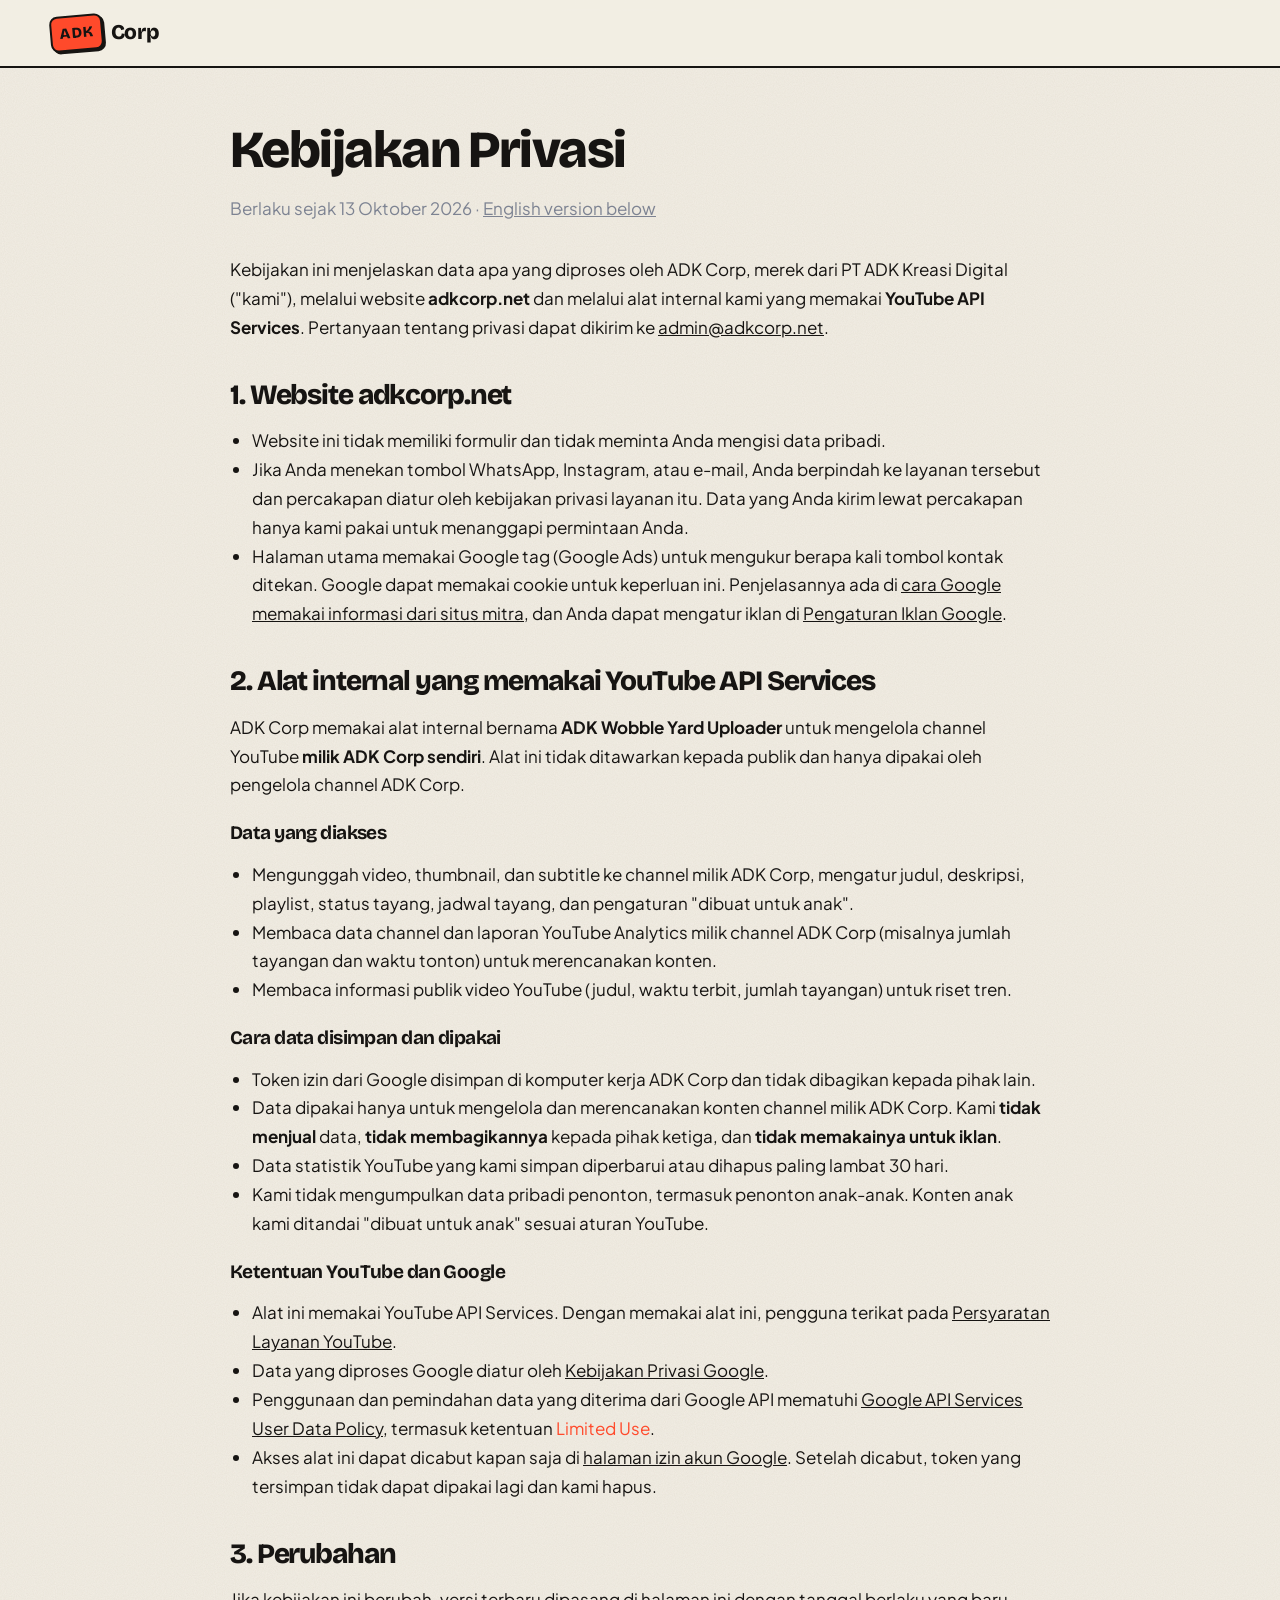
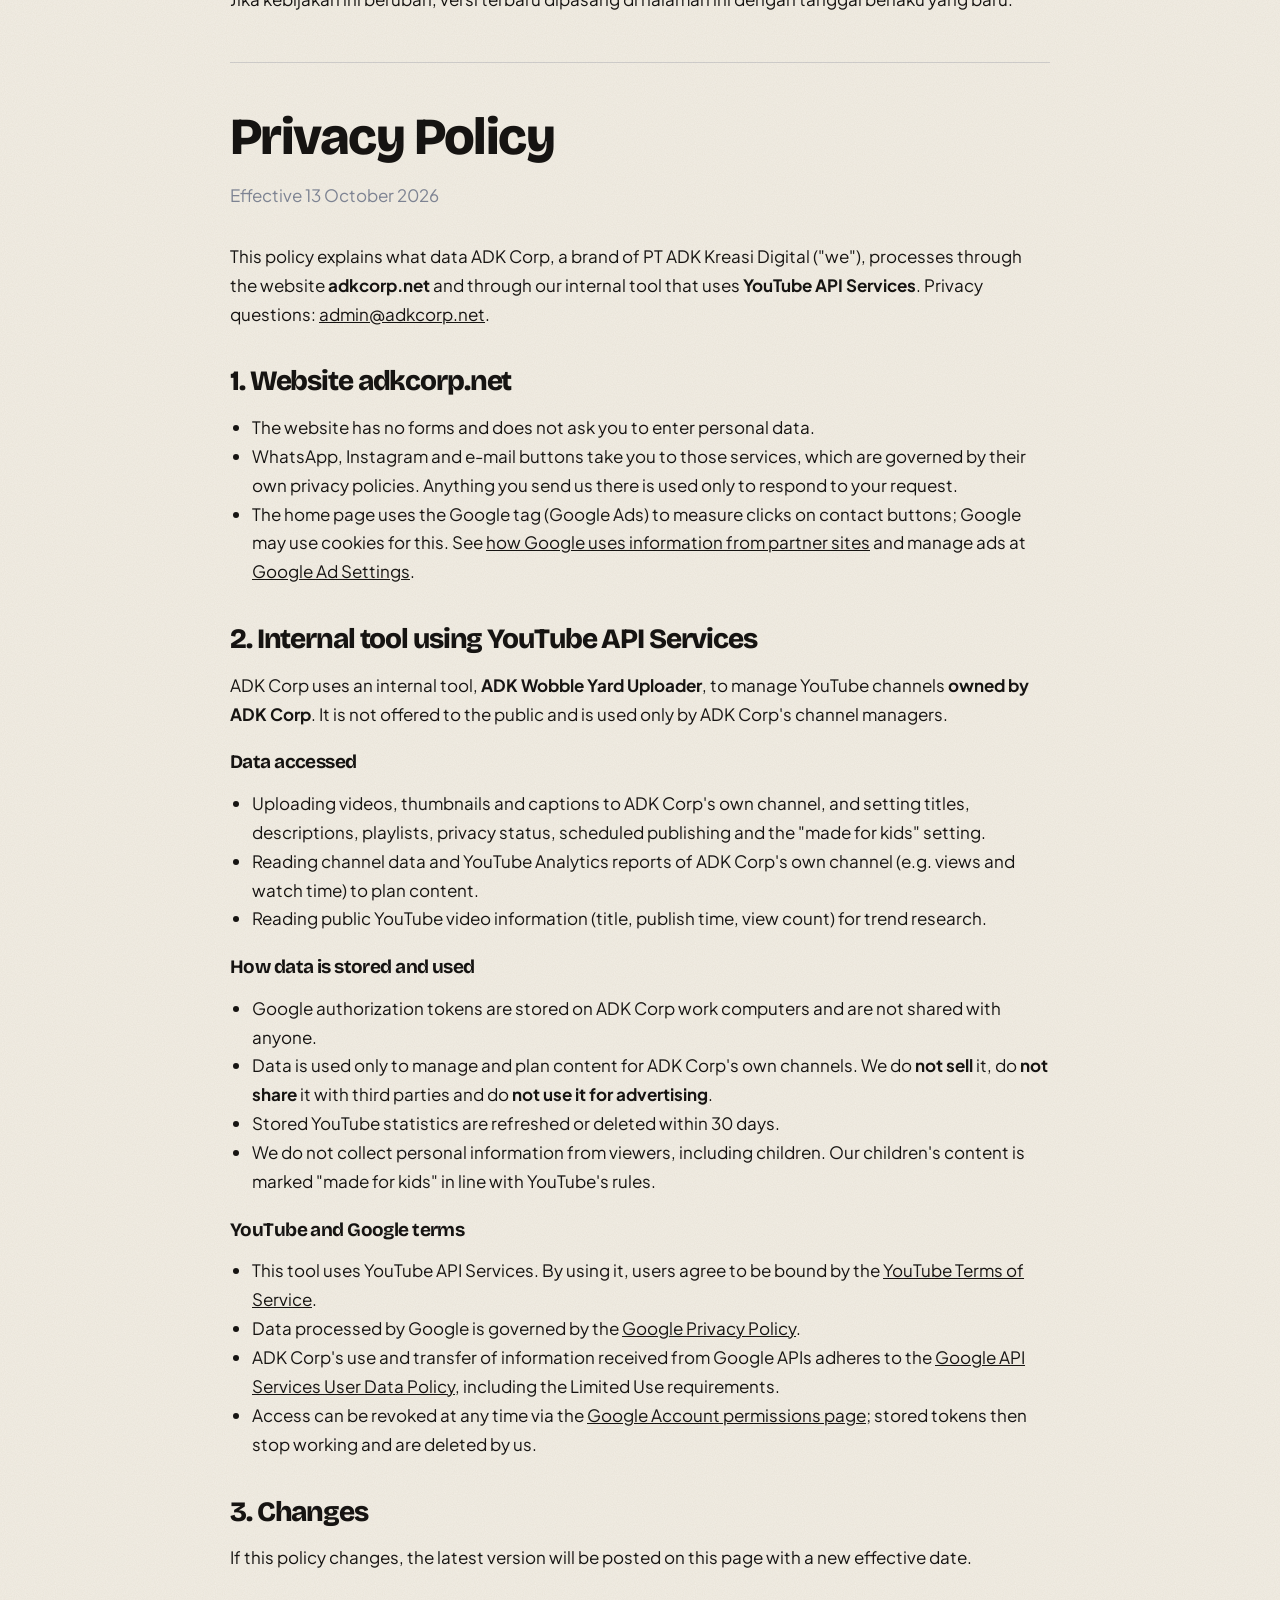
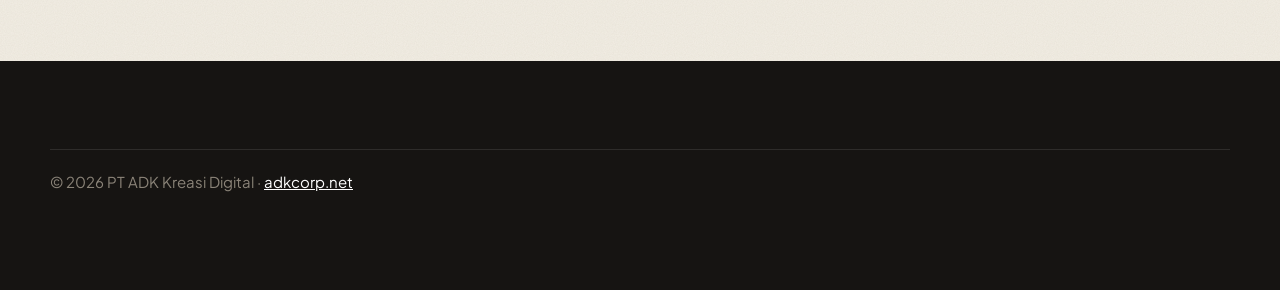
==== commit 0823062c: "Cantumkan PT ADK Kreasi Digital sebagai badan usaha pemilik merek ADK Corp Co-Authored-By: Claude Op" ====
--- a/privasi.html
+++ b/privasi.html
@@ -39,7 +39,7 @@
     <h1>Kebijakan Privasi</h1>
     <p class="tanggal">Berlaku sejak 13 Oktober 2026 · <a href="#english">English version below</a></p>
 
-    <p>Kebijakan ini menjelaskan data apa yang diproses oleh ADK Corp ("kami") melalui website
+    <p>Kebijakan ini menjelaskan data apa yang diproses oleh ADK Corp, merek dari PT ADK Kreasi Digital ("kami"), melalui website
     <strong>adkcorp.net</strong> dan melalui alat internal kami yang memakai <strong>YouTube API Services</strong>.
     Pertanyaan tentang privasi dapat dikirim ke <a href="mailto:admin@adkcorp.net">admin@adkcorp.net</a>.</p>
 
@@ -99,7 +99,7 @@
     <section id="english" lang="en">
       <h1>Privacy Policy</h1>
       <p class="tanggal">Effective 13 October 2026</p>
-      <p>This policy explains what data ADK Corp ("we") processes through the website <strong>adkcorp.net</strong>
+      <p>This policy explains what data ADK Corp, a brand of PT ADK Kreasi Digital ("we"), processes through the website <strong>adkcorp.net</strong>
       and through our internal tool that uses <strong>YouTube API Services</strong>. Privacy questions:
       <a href="mailto:admin@adkcorp.net">admin@adkcorp.net</a>.</p>
 
@@ -155,7 +155,7 @@
 </main>
 
 <footer class="bawah">
-  <div class="wadah bawah-kaki"><p class="kecil">© 2026 ADK Corp · <a href="/">adkcorp.net</a></p></div>
+  <div class="wadah bawah-kaki"><p class="kecil">© 2026 PT ADK Kreasi Digital · <a href="/">adkcorp.net</a></p></div>
 </footer>
 
 </body>
--- a/gaya.css
+++ b/gaya.css
@@ -358,6 +358,34 @@
 .tautan-proyek { margin-top: 16px; font-weight: 800; color: var(--tinta); text-decoration: none; align-self: flex-start; border-bottom: 3px solid var(--api); }
 .tautan-proyek:hover { background: var(--kuning); }
 .proyek .data-contoh { margin-top: 12px; }
+
+/* ---------- karya desain kartu: depan menumpuk di atas belakang ---------- */
+.galeri-kartu { display: flex; flex-wrap: wrap; justify-content: center; align-items: flex-start; gap: 56px 72px; }
+.kartu-pasang { margin: 0; width: min(500px, calc((100% - 72px) / 2)); }
+.kartu-tumpuk { position: relative; padding: 0 0 12% 12%; }
+.kartu-tumpuk img, .kartu-emoney img {
+  width: 100%; border-radius: 12px; border: 2px solid var(--tinta); background: var(--putih);
+  box-shadow: 5px 5px 0 rgba(22, 20, 18, .85); transition: rotate .25s, translate .25s;
+}
+.kartu-belakang { position: absolute; left: 0; bottom: 0; width: 88% !important; rotate: -5deg; }
+.kartu-depan { position: relative; width: 88% !important; margin-left: auto; rotate: 3deg; }
+.kartu-pasang:hover .kartu-belakang { rotate: -8deg; translate: -6px 8px; }
+.kartu-pasang:hover .kartu-depan { rotate: 5deg; translate: 6px -10px; }
+.kartu-emoney { position: relative; width: min(440px, calc((100% - 72px) / 2 * .88)); padding-top: 26px; }
+.kartu-emoney img { rotate: -2.5deg; border-radius: 14px; }
+.kartu-emoney:hover img { rotate: 0deg; }
+.kartu-emoney::before {
+  content: ""; position: absolute; top: 12px; left: 50%; width: 84px; height: 24px; margin-left: -42px; z-index: 2;
+  background: rgba(255, 216, 74, .78); border-left: 2px dashed rgba(22, 20, 18, .18); border-right: 2px dashed rgba(22, 20, 18, .18);
+  rotate: -4deg;
+}
+.kartu-pasang figcaption { margin-top: 16px; font-family: var(--huruf-tangan); font-weight: 700; font-size: 26px; line-height: 1.1; text-align: center; }
+.kartu-pasang figcaption small {
+  display: block; margin-top: 4px; font-family: var(--huruf-mono); font-weight: 500; font-size: 12px;
+  letter-spacing: .06em; text-transform: uppercase; color: var(--abu);
+}
+#kartu .data-contoh { text-align: center; margin-top: 36px; }
+.panel-kartu .paket li::before { color: var(--hijau); }
 
 /* ---------- tentang: catatan tempel ---------- */
 #tentang { padding-top: 40px; }
@@ -600,6 +628,8 @@
   .langkah li::after { display: none; }
   .bawah-isi { grid-template-columns: 1fr; gap: 28px; align-items: start; }
   .galeri-feed, .galeri-fase2 { grid-template-columns: repeat(2, 1fr); }
+  .galeri-kartu { gap: 48px 40px; }
+  .kartu-pasang, .kartu-emoney { width: calc((100% - 40px) / 2); }
   .segera { flex-direction: column; align-items: flex-start; padding: 24px; }
 }
 
@@ -638,7 +668,7 @@
   .tentang-teks .tentang-penutup { font-size: 28px; }
   .langkah { grid-template-columns: 1fr; }
   .tab { display: flex; }
-  .tab button { flex: 1; padding: 10px 10px; font-size: 15px; }
+  .tab button { flex: 1; padding: 10px 6px; font-size: 14px; line-height: 1.2; }
   .tombol-besar { font-size: 17px; padding: 16px 22px; }
   .ajakan { padding: 120px 0 90px; }
   .ajakan-stiker.s1 { width: 96px; height: 96px; font-size: 21px; left: 12px; top: 18px; }
@@ -654,6 +684,11 @@
   .baris-reel::-webkit-scrollbar, .galeri-feed::-webkit-scrollbar, .galeri-fase2::-webkit-scrollbar,
   .proyek-baris::-webkit-scrollbar, .paket-baris::-webkit-scrollbar { display: none; }
   .baris-reel > *, .galeri-feed > *, .galeri-fase2 > *, .proyek-baris > *, .paket-baris > * { scroll-snap-align: start; }
+  .galeri-kartu { flex-direction: column; align-items: center; gap: 44px; padding-top: 8px; }
+  .kartu-pasang { width: min(100%, 380px); }
+  .kartu-emoney { width: min(92%, 340px); }
+  .kartu-pasang figcaption { font-size: 23px; }
+  #kartu .data-contoh { margin-top: 20px; }
   .baris-reel { grid-auto-columns: 70%; gap: 18px; margin-bottom: 0; padding-top: 6px; padding-bottom: 24px; }
   .galeri-feed, .galeri-fase2 { grid-auto-columns: 62%; gap: 16px; padding: 8px 16px 18px 4px; margin-left: -4px; }
   .proyek-baris { grid-auto-columns: 86%; max-width: none; gap: 18px; margin-top: 44px; padding: 6px 16px 18px 4px; margin-left: -4px; }
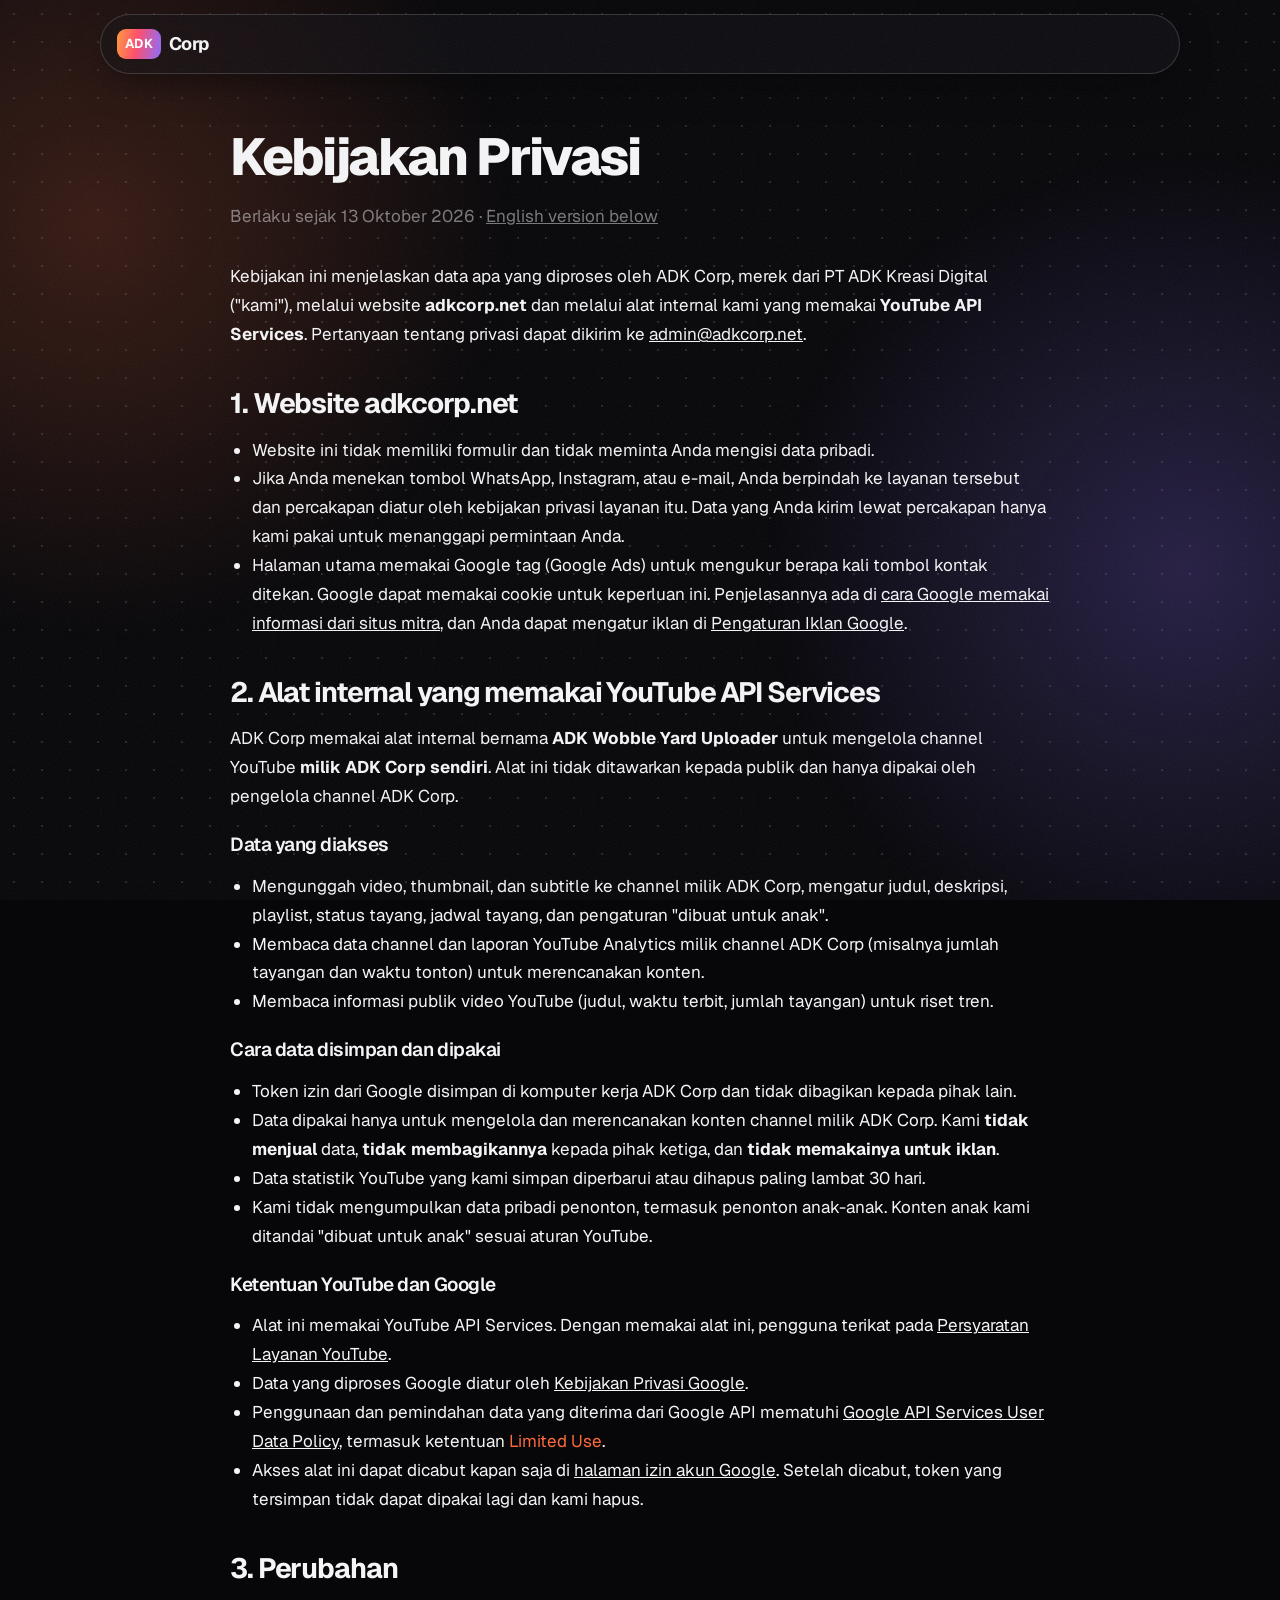
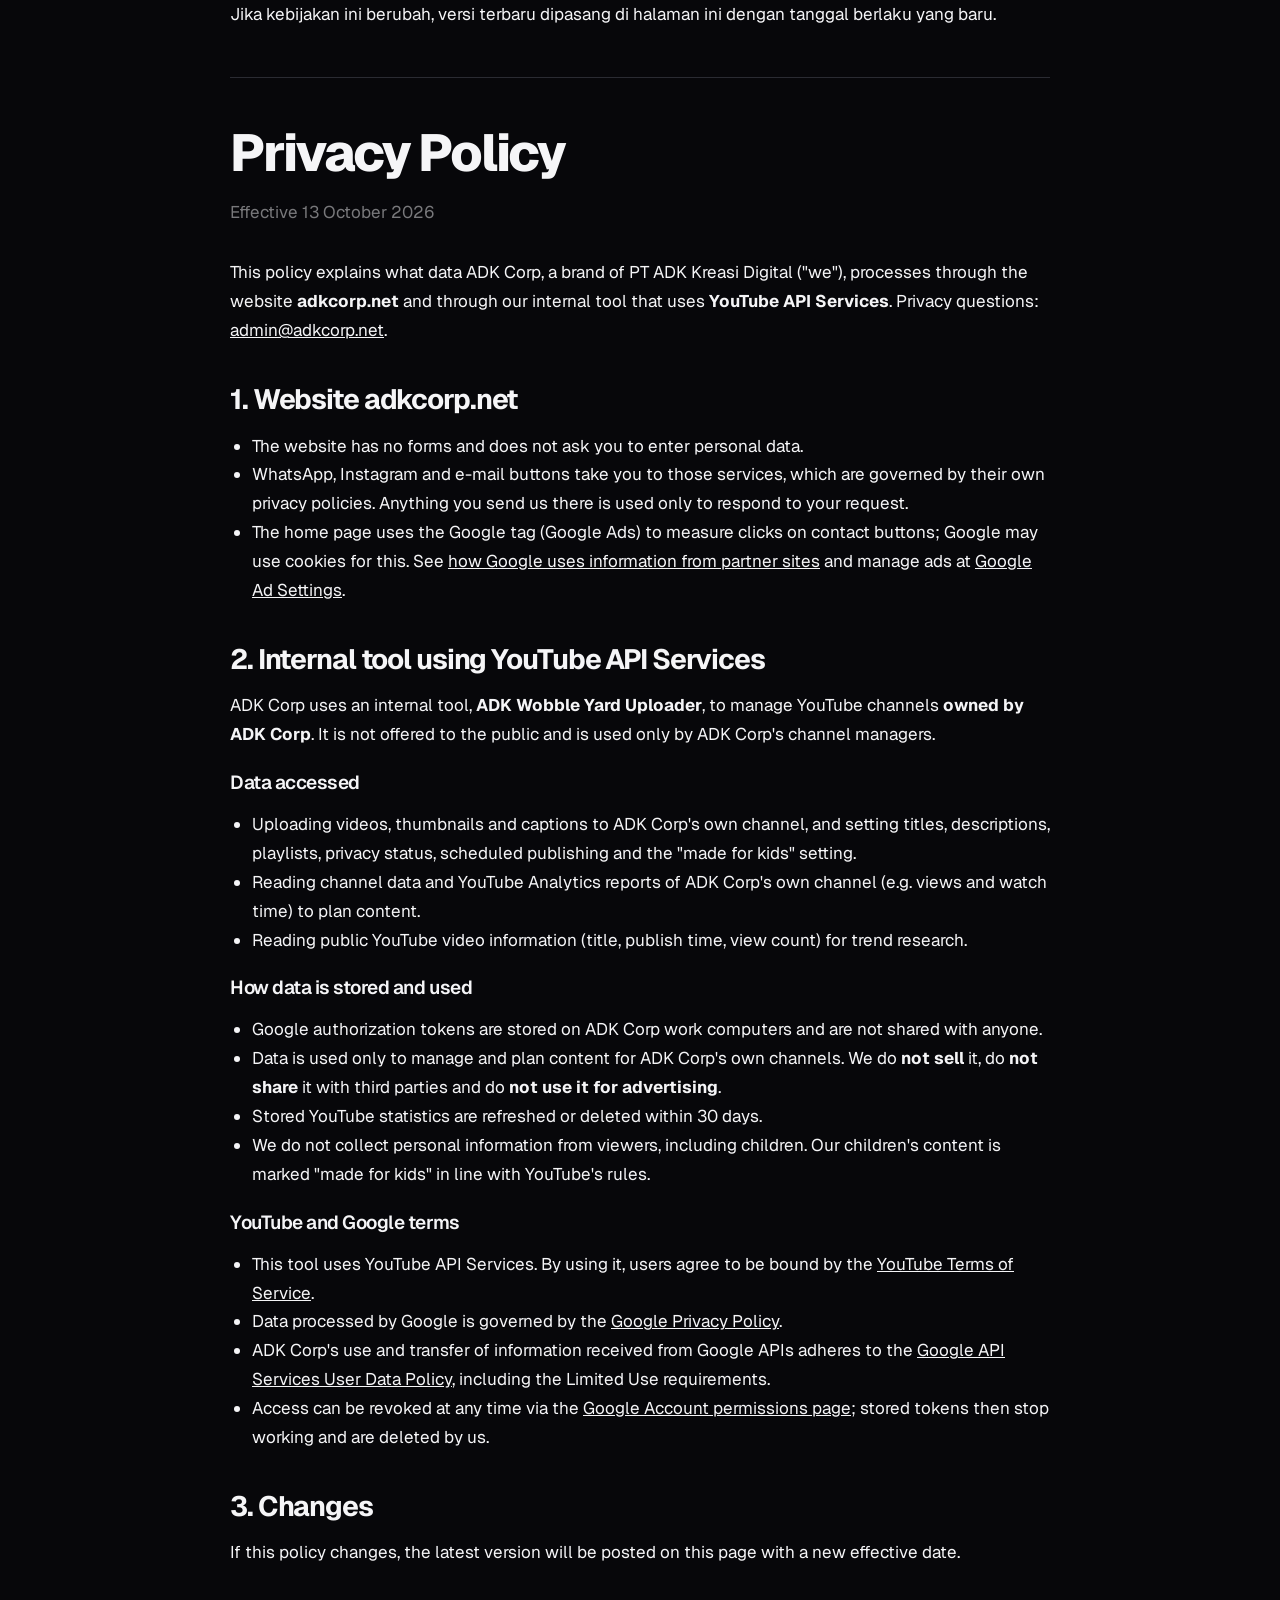
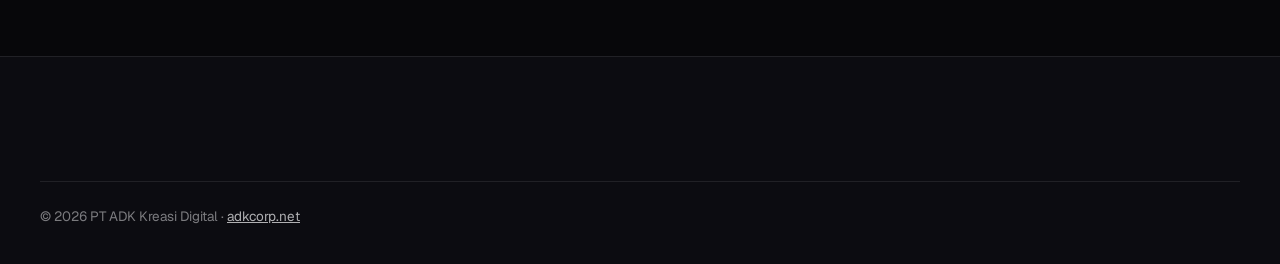
==== commit a4c0ad75: "Desain ulang adkcorp.net: gaya gelap 3D interaktif Panggung 3D di pembuka (ponsel memutar reel, kart" ====
--- a/privasi.html
+++ b/privasi.html
@@ -10,8 +10,8 @@
 <link rel="icon" href="data:image/svg+xml,%3Csvg xmlns='http://www.w3.org/2000/svg' viewBox='0 0 64 64'%3E%3Crect width='64' height='64' rx='16' fill='%2314171f'/%3E%3C/svg%3E">
 <link rel="preconnect" href="https://fonts.googleapis.com">
 <link rel="preconnect" href="https://fonts.gstatic.com" crossorigin>
-<link href="https://fonts.googleapis.com/css2?family=Bricolage+Grotesque:opsz,wght@12..96,500;12..96,700;12..96,800&family=Plus+Jakarta+Sans:wght@400;500;600;700&display=swap" rel="stylesheet">
-<link rel="stylesheet" href="gaya.css?v=20261016t">
+<link href="https://fonts.googleapis.com/css2?family=Geist:wght@400;500;600;700;800&family=Instrument+Serif:ital@1&display=swap" rel="stylesheet">
+<link rel="stylesheet" href="gaya.css?v=20261106e">
 <style>
   .kebijakan { padding: 56px 0 72px; }
   .kebijakan h1 { font-size: clamp(32px, 5vw, 52px); font-weight: 800; margin-bottom: 8px; }
@@ -25,6 +25,7 @@
 </style>
 </head>
 <body>
+<div class="latar-hidup" aria-hidden="true"><span class="titik"></span><span class="orb orb-1"></span><span class="orb orb-2"></span></div>
 
 <header class="atas">
   <div class="wadah atas-isi">
--- a/gaya.css
+++ b/gaya.css
@@ -1,633 +1,679 @@
-/* ADK Corp — gaya "Tempel": kertas, selotip, stiker, dan garis tinta tebal.
-   Arah desain diambil dari riset website yang sedang ramai di Threads (Okt 2026):
-   tampilan scrapbook/ilustrasi buatan tangan, tab map yang bisa dibuka, judul raksasa. */
+/* ADK Corp — gaya "Malam" (Nov 2026): seluruh halaman gelap, cahaya aurora, butiran halus, menu pil melayang,
+   judul raksasa, kotak bento, logo mitra berjalan, kartu proyek bertumpuk saat digulir, kilau ikut kursor.
+   Menggantikan gaya "Tempel" (16 Okt). */
 :root {
-  --kertas: #f3eee4;
-  --kertas-2: #e9e0cf;
-  --putih: #fffdf8;
-  --tinta: #161412;
-  --tinta-2: #3b3732;
-  --abu: #6c655b;
-  --garis: #d6ccb9;
-  --api: #ff4a2b;          /* tomat: aksen utama */
-  --api-muda: #ffcfbf;
-  --biru: #2d4bff;         /* kobalt */
-  --biru-muda: #cfd7ff;
-  --kuning: #ffd84a;       /* mentega */
-  --kuning-muda: #fff1b8;
-  --pink: #ffc6d5;
-  --mint: #c4ecd2;
-  --hijau: #1f6f63;        /* aksen aplikasi */
-  --hijau-muda: #e3f0ec;
-  --gelap: #161412;
-  --radius: 20px;
-  --keras: 4px 4px 0 var(--tinta);
-  --keras-besar: 8px 8px 0 var(--tinta);
-  --huruf-judul: "Bricolage Grotesque", system-ui, sans-serif;
-  --huruf: "Plus Jakarta Sans", system-ui, -apple-system, "Segoe UI", sans-serif;
-  --huruf-tangan: "Caveat", "Comic Sans MS", cursive;
-  --huruf-mono: "DM Mono", ui-monospace, "Cascadia Mono", monospace;
+  --latar: #07070a;
+  --latar-2: #0c0c11;
+  --kartu: #111116;
+  --permukaan: rgba(255, 255, 255, .035);
+  --permukaan-2: rgba(255, 255, 255, .07);
+  --garis: rgba(255, 255, 255, .085);
+  --garis-2: rgba(255, 255, 255, .16);
+  --teks: #f5f5f7;
+  --teks-2: rgba(245, 245, 247, .7);
+  --abu: rgba(245, 245, 247, .48);
+  --api: #ff6a3d;
+  --ungu: #8b6cff;
+  --hijau: #3ddc97;
+  --gradasi: linear-gradient(100deg, #ff9a3d 0%, #ff4d6d 45%, #8b6cff 100%);
+  --radius: 24px;
+  --huruf: "Geist", system-ui, -apple-system, "Segoe UI", sans-serif;
+  --huruf-aksen: "Instrument Serif", Georgia, serif;
 }
 
 * { box-sizing: border-box; }
-html { scroll-behavior: smooth; scroll-padding-top: 84px; }
+html { scroll-behavior: smooth; scroll-padding-top: 96px; background: var(--latar); }
 body {
-  margin: 0;
-  background-color: var(--kertas);
-  /* butiran kertas halus, tanpa gambar tambahan */
-  background-image: url("data:image/svg+xml,%3Csvg xmlns='http://www.w3.org/2000/svg' width='160' height='160'%3E%3Cfilter id='n'%3E%3CfeTurbulence type='fractalNoise' baseFrequency='.9' numOctaves='2' stitchTiles='stitch'/%3E%3CfeColorMatrix values='0 0 0 0 0.09 0 0 0 0 0.08 0 0 0 0 0.06 0 0 0 .07 0'/%3E%3C/filter%3E%3Crect width='100%25' height='100%25' filter='url(%23n)'/%3E%3C/svg%3E");
-  color: var(--tinta);
-  font-family: var(--huruf);
-  font-size: 17px;
-  line-height: 1.6;
-  -webkit-font-smoothing: antialiased;
-}
+  margin: 0; color: var(--teks);
+  font-family: var(--huruf); font-size: 17px; line-height: 1.6;
+  -webkit-font-smoothing: antialiased; text-rendering: optimizeLegibility;
+}
+/* butiran halus di seluruh layar */
+body::after {
+  content: ""; position: fixed; inset: 0; z-index: 90; pointer-events: none; opacity: .06;
+  background-image: url("data:image/svg+xml,%3Csvg xmlns='http://www.w3.org/2000/svg' width='160' height='160'%3E%3Cfilter id='n'%3E%3CfeTurbulence type='fractalNoise' baseFrequency='.85' numOctaves='3' stitchTiles='stitch'/%3E%3C/filter%3E%3Crect width='100%25' height='100%25' filter='url(%23n)'/%3E%3C/svg%3E");
+}
+::selection { background: rgba(255, 106, 61, .35); }
 img, video { max-width: 100%; display: block; }
 a { color: inherit; }
-h1, h2, h3 { font-family: var(--huruf-judul); line-height: 1.02; letter-spacing: -.03em; margin: 0; }
-h2 { font-size: clamp(36px, 5.6vw, 72px); font-weight: 800; max-width: 17ch; line-height: .98; letter-spacing: -.04em; }
-h3 { font-size: 22px; font-weight: 700; }
+h1, h2, h3 { line-height: 1.05; letter-spacing: -.04em; margin: 0; font-weight: 700; }
+h2 { font-size: clamp(36px, 5.4vw, 72px); max-width: 18ch; text-wrap: balance; }
+h3 { font-size: 22px; font-weight: 600; letter-spacing: -.025em; }
 em { font-style: normal; color: var(--api); }
 
-.wadah { width: min(1180px, 100% - 32px); margin-inline: auto; }
+.wadah { width: min(1200px, 100% - 32px); margin-inline: auto; }
 .wadah-sempit { width: min(820px, 100% - 32px); }
 .label {
-  display: inline-block; margin: 0 0 18px; padding: 5px 11px 4px;
-  font-family: var(--huruf-mono); font-size: 13px; letter-spacing: .08em; text-transform: uppercase;
-  background: var(--tinta); color: var(--kertas); border-radius: 6px; rotate: -2deg;
-}
-.label-tengah { display: table; margin-inline: auto; }
-.sub { color: var(--abu); margin: 8px 0 0; }
-.sub-lebar { color: var(--tinta-2); max-width: 62ch; margin: 20px 0 0; }
-.tulisan { font-family: var(--huruf-tangan); font-weight: 700; }
+  display: inline-flex; align-items: center; gap: 8px; margin: 0 0 20px; padding: 6px 14px 6px 10px;
+  font-size: 13px; font-weight: 500; color: var(--teks-2); border-radius: 999px;
+  background: var(--permukaan); border: 1px solid var(--garis);
+}
+.label::before { content: ""; width: 7px; height: 7px; border-radius: 50%; background: var(--gradasi); box-shadow: 0 0 10px rgba(255, 106, 61, .8); }
+.sub { color: var(--abu); margin: 8px 0 0; font-size: 15px; }
+.sub-lebar { color: var(--teks-2); max-width: 62ch; margin: 20px 0 0; }
 .nowrap { white-space: nowrap; }
 
-/* ---------- tombol: neo-brutal, bayangan keras ---------- */
+/* ---------- tombol ---------- */
 .tombol {
-  display: inline-flex; align-items: center; justify-content: center; gap: 8px;
-  background: var(--api); color: var(--tinta); text-decoration: none; font-weight: 800;
-  padding: 14px 24px; border-radius: 14px; border: 2px solid var(--tinta);
-  box-shadow: var(--keras); transition: transform .12s, box-shadow .12s, background .12s;
-}
-.tombol:hover { transform: translate(-2px, -2px); box-shadow: 6px 6px 0 var(--tinta); }
-.tombol:active { transform: translate(3px, 3px); box-shadow: 1px 1px 0 var(--tinta); transition-duration: .05s; }
-.tombol-garis { background: var(--putih); }
-.tombol-garis:hover { background: var(--kuning); }
-.tombol-kecil { padding: 8px 16px; font-size: 15px; border-radius: 12px; box-shadow: 3px 3px 0 var(--tinta); }
-.tombol-besar { padding: 18px 32px; font-size: 20px; }
+  position: relative; display: inline-flex; align-items: center; justify-content: center; gap: 8px;
+  background: #fff; color: #0a0a0d; text-decoration: none; font-weight: 600; font-size: 16px;
+  padding: 14px 26px; border-radius: 999px; border: 1px solid transparent;
+  box-shadow: 0 0 0 1px rgba(255, 255, 255, .1), 0 8px 30px -8px rgba(255, 255, 255, .35);
+  transition: transform .2s, box-shadow .25s, background .2s;
+}
+.tombol:hover { transform: translateY(-2px); box-shadow: 0 0 0 1px rgba(255, 255, 255, .2), 0 14px 40px -8px rgba(255, 140, 90, .55); }
+.tombol-garis { background: var(--permukaan); color: var(--teks); border-color: var(--garis-2); box-shadow: none; backdrop-filter: blur(10px); }
+.tombol-garis:hover { background: var(--permukaan-2); box-shadow: none; }
+.tombol-kecil { padding: 9px 18px; font-size: 14px; }
+.tombol-besar { padding: 18px 34px; font-size: 18px; }
 .tombol:focus-visible, a:focus-visible, button:focus-visible, summary:focus-visible {
-  outline: 3px solid var(--biru); outline-offset: 3px;
-}
-
-/* ---------- kepala ---------- */
+  outline: 2px solid var(--api); outline-offset: 3px;
+}
+
+/* ---------- menu pil melayang ---------- */
 .atas {
-  position: sticky; top: 0; z-index: 40;
-  background: rgba(243, 238, 228, .94); backdrop-filter: blur(8px);
-  border-bottom: 2px solid var(--tinta);
-}
-.atas-isi { display: flex; align-items: center; gap: 22px; min-height: 66px; }
-.merek { display: inline-flex; align-items: center; gap: 8px; text-decoration: none; font-family: var(--huruf-judul); }
+  position: fixed; top: 14px; left: 50%; translate: -50% 0; z-index: 50;
+  width: min(1080px, 100% - 24px); border-radius: 999px;
+  background: rgba(18, 18, 24, .62); border: 1px solid var(--garis-2);
+  backdrop-filter: saturate(170%) blur(20px); -webkit-backdrop-filter: saturate(170%) blur(20px);
+  box-shadow: 0 12px 40px -12px rgba(0, 0, 0, .7);
+}
+.atas .wadah { width: auto; margin: 0; }
+.atas-isi { display: flex; align-items: center; gap: 20px; min-height: 58px; padding: 0 7px 0 16px; }
+.merek { display: inline-flex; align-items: center; gap: 8px; text-decoration: none; font-weight: 700; font-size: 18px; letter-spacing: -.03em; }
 .merek-kotak {
-  background: var(--api); color: var(--tinta); font-weight: 800; font-size: 15px;
-  padding: 4px 8px; border-radius: 8px; border: 2px solid var(--tinta); box-shadow: 2px 2px 0 var(--tinta);
-  rotate: -5deg; letter-spacing: .02em;
-}
-.merek-teks { font-weight: 800; font-size: 21px; letter-spacing: -.02em; }
-.menu { display: flex; gap: 4px; margin-left: auto; }
+  display: inline-grid; place-items: center; height: 30px; padding: 0 8px; border-radius: 9px;
+  background: var(--gradasi); color: #fff; font-size: 13px; letter-spacing: .02em;
+}
+.menu { display: flex; gap: 2px; margin-left: auto; }
 .menu a {
-  font-family: var(--huruf-mono); font-size: 14px; text-transform: uppercase; letter-spacing: .04em;
-  text-decoration: none; color: var(--tinta-2); padding: 6px 8px; border-radius: 8px; white-space: nowrap;
-}
-.menu a::before { content: "["; color: var(--api); margin-right: 3px; }
-.menu a::after { content: "]"; color: var(--api); margin-left: 3px; }
-.menu a:hover { background: var(--kuning); color: var(--tinta); }
+  text-decoration: none; font-size: 14.5px; font-weight: 500; color: var(--teks-2);
+  padding: 8px 13px; border-radius: 999px; transition: color .15s, background .15s;
+}
+.menu a:hover { color: #fff; background: var(--permukaan-2); }
 
 /* ---------- pembuka ---------- */
-.pembuka { padding: 44px 0 0; overflow: hidden; overflow: clip; }
-.pembuka-isi { display: grid; grid-template-columns: 1.22fr .78fr; gap: 28px; align-items: center; }
-.pembuka h1 { font-size: clamp(54px, 7.4vw, 106px); font-weight: 800; line-height: .9; letter-spacing: -.05em; }
-.coret {
-  color: var(--api); white-space: nowrap; padding-bottom: .06em;
-  background: url("data:image/svg+xml,%3Csvg xmlns='http://www.w3.org/2000/svg' viewBox='0 0 300 24' preserveAspectRatio='none'%3E%3Cpath d='M4 16c40-10 90-12 140-6s100 6 152-6' fill='none' stroke='%23161412' stroke-width='6' stroke-linecap='round'/%3E%3C/svg%3E") left 0 top .95em / 100% .18em no-repeat;
-}
-.kotak-biru {
-  display: inline-block; background: var(--biru); color: var(--putih);
-  padding: 0 .14em .06em; margin-top: .08em; border-radius: .12em; rotate: -2.5deg;
-  border: 3px solid var(--tinta); box-shadow: 6px 6px 0 var(--tinta);
-}
-.pembuka-lead { font-size: 19px; color: var(--tinta-2); max-width: 54ch; margin: 24px 0 26px; }
-.pembuka-aksi { display: flex; flex-wrap: wrap; gap: 14px; }
+.pembuka { position: relative; overflow: hidden; padding: 150px 0 0; text-align: center; isolation: isolate; background: var(--latar); }
+.aurora { position: absolute; inset: 0; z-index: -1; pointer-events: none; }
+.aurora span { position: absolute; border-radius: 50%; filter: blur(90px); opacity: .55; animation: hanyut 18s ease-in-out infinite alternate; }
+.aurora span:nth-child(1) { width: 560px; height: 420px; left: 6%; top: 4%; background: #ff6a3d; opacity: .38; }
+.aurora span:nth-child(2) { width: 620px; height: 480px; right: 2%; top: -8%; background: #7b5cff; animation-delay: -6s; }
+.aurora span:nth-child(3) { width: 520px; height: 380px; left: 34%; top: 46%; background: #ff3d7f; opacity: .3; animation-delay: -12s; }
+@keyframes hanyut { 50% { transform: translate(60px, 40px) scale(1.12); } 100% { transform: translate(-40px, 20px) scale(.95); } }
+.pembuka::before {
+  content: ""; position: absolute; inset: 0; z-index: -1; pointer-events: none;
+  background-image: linear-gradient(rgba(255, 255, 255, .05) 1px, transparent 1px), linear-gradient(90deg, rgba(255, 255, 255, .05) 1px, transparent 1px);
+  background-size: 64px 64px;
+  mask-image: radial-gradient(ellipse 60% 55% at 50% 30%, #000 20%, transparent 75%);
+  -webkit-mask-image: radial-gradient(ellipse 60% 55% at 50% 30%, #000 20%, transparent 75%);
+}
+.pembuka-isi { display: flex; flex-direction: column; align-items: center; }
 .chip-promo {
-  display: inline-flex; align-items: center; gap: 8px; margin: 0 0 26px;
-  padding: 7px 14px 7px 11px; border-radius: 999px; text-decoration: none;
-  background: var(--kuning); border: 2px solid var(--tinta); box-shadow: 3px 3px 0 var(--tinta);
-  font-size: 14px; font-weight: 700; rotate: -1.5deg; transition: rotate .15s;
-}
-.chip-promo:hover { rotate: 0deg; }
-.pembuka-label { font-family: var(--huruf-mono); font-size: 13px; letter-spacing: .08em; text-transform: uppercase; color: var(--tinta-2); margin: 0 0 14px; }
-.chip-titik { width: 9px; height: 9px; border-radius: 50%; background: #18a957; border: 1.5px solid var(--tinta); animation: denyut 1.6s ease-in-out infinite; }
-@keyframes denyut { 50% { transform: scale(1.35); } }
-
-/* papan tempel */
-.papan { position: relative; height: 610px; }
-.papan .ponsel {
-  position: absolute; left: 50%; top: 40px; margin-left: -130px; z-index: 3;
-  width: 260px; aspect-ratio: 9 / 19.5; background: var(--tinta);
-  border-radius: 40px; padding: 9px; rotate: 4deg; box-shadow: 10px 10px 0 rgba(22, 20, 18, .9);
-}
-.ponsel video { width: 100%; height: 100%; object-fit: cover; border-radius: 32px; background: #000; }
+  display: inline-flex; align-items: center; gap: 9px; text-decoration: none;
+  font-size: 14px; font-weight: 500; color: var(--teks); padding: 7px 10px 7px 12px; border-radius: 999px;
+  background: rgba(255, 255, 255, .06); border: 1px solid var(--garis-2); backdrop-filter: blur(10px);
+  transition: background .2s;
+}
+.chip-promo:hover { background: rgba(255, 255, 255, .12); }
+.chip-titik { width: 8px; height: 8px; border-radius: 50%; background: var(--hijau); box-shadow: 0 0 0 4px rgba(61, 220, 151, .2); animation: denyut 2s ease-in-out infinite; }
+@keyframes denyut { 50% { box-shadow: 0 0 0 8px rgba(61, 220, 151, 0); } }
+.chip-panah { display: inline-grid; place-items: center; width: 22px; height: 22px; border-radius: 50%; background: rgba(255, 255, 255, .1); font-size: 12px; }
+.pembuka-label { margin: 28px 0 18px; font-size: 13px; font-weight: 500; letter-spacing: .14em; text-transform: uppercase; color: var(--abu); }
+.pembuka h1 { font-size: clamp(46px, 8.6vw, 128px); letter-spacing: -.06em; line-height: .96; font-weight: 700; }
+.pembuka h1 .baris { display: block; animation: muncul-judul 1s cubic-bezier(.2, .7, .2, 1) both; }
+.pembuka h1 .baris + .baris { animation-delay: .15s; }
+@keyframes muncul-judul { from { opacity: 0; filter: blur(14px); transform: translateY(30px); } }
+.coret, .kotak-biru {
+  font-family: var(--huruf-aksen); font-style: italic; font-weight: 400; letter-spacing: -.02em; font-size: 1.06em;
+  background: var(--gradasi); -webkit-background-clip: text; background-clip: text; color: transparent; padding-right: .08em;
+}
+.kotak-biru { background-image: linear-gradient(100deg, #9db0ff, #b98cff 55%, #ff8fbf); }
+.pembuka-lead { margin: 30px auto 36px; max-width: 58ch; font-size: 19px; color: var(--teks-2); animation: muncul-judul 1s .3s both; }
+.pembuka-aksi { display: flex; flex-wrap: wrap; justify-content: center; gap: 12px; animation: muncul-judul 1s .45s both; }
+
+/* kipas karya: ponsel di tengah, dua feed di kiri-kanan, terbuka saat digulir */
+.papan {
+  position: relative; height: 640px; margin-top: 0;
+  mask-image: linear-gradient(#000 70%, transparent); -webkit-mask-image: linear-gradient(#000 70%, transparent);
+}
+.ponsel {
+  position: absolute; left: 50%; top: 70px; translate: -50% 0; z-index: 2;
+  width: 270px; aspect-ratio: 9 / 19; padding: 9px; border-radius: 44px;
+  background: linear-gradient(160deg, #2c2e38, #0d0e13); border: 1px solid var(--garis-2);
+  box-shadow: 0 50px 100px -30px rgba(0, 0, 0, .9), 0 0 80px -10px rgba(139, 108, 255, .45);
+}
+.ponsel video { width: 100%; height: 100%; object-fit: cover; border-radius: 36px; background: #000; }
 .polaroid {
-  position: absolute; margin: 0; width: 196px; padding: 10px 10px 8px; background: var(--putih);
-  border: 2px solid var(--tinta); box-shadow: 5px 6px 0 rgba(22, 20, 18, .85);
-}
-.polaroid img { width: 100%; aspect-ratio: 4 / 5; object-fit: cover; }
-.polaroid figcaption { font-family: var(--huruf-tangan); font-weight: 700; font-size: 22px; line-height: 1.1; padding-top: 6px; text-align: center; }
-.polaroid::before, .lembar-besar::before, .janji li::before, .layar-tempel-wadah::before {
-  content: ""; position: absolute; top: -13px; left: 50%; width: 92px; height: 26px; margin-left: -46px;
-  background: rgba(255, 216, 74, .78); border-left: 2px dashed rgba(22, 20, 18, .18); border-right: 2px dashed rgba(22, 20, 18, .18);
-  rotate: -4deg; z-index: 2;
-}
-.p1 { left: -6px; top: 70px; rotate: -10deg; z-index: 2; }
-.p2 { right: -8px; top: 330px; rotate: 8deg; z-index: 4; }
-.p2::before { background: rgba(45, 75, 255, .45); rotate: 5deg; }
-.stiker-bulat {
-  position: absolute; right: 8px; top: 30px; z-index: 5;
-  width: 124px; height: 124px; border-radius: 50%; display: grid; place-content: center; text-align: center;
-  background: var(--kuning); border: 2px solid var(--tinta); box-shadow: var(--keras);
-  font-family: var(--huruf-judul); font-weight: 800; font-size: 24px; line-height: 1; rotate: 12deg;
-}
-.stiker-bulat small { font-family: var(--huruf-mono); font-weight: 500; font-size: 11px; text-transform: uppercase; letter-spacing: .06em; margin-bottom: 4px; }
-.stiker-ledak {
-  position: absolute; left: 20px; bottom: 30px; z-index: 5;
-  width: 150px; height: 150px; display: grid; place-items: center; text-align: center; padding: 30px;
-  background: var(--api); color: var(--tinta); font-family: var(--huruf-judul); font-weight: 800; font-size: 19px; line-height: 1;
-  clip-path: polygon(50% 0%, 61% 18%, 82% 9%, 79% 31%, 100% 38%, 84% 54%, 97% 73%, 75% 76%, 71% 98%, 52% 85%, 33% 100%, 27% 78%, 4% 79%, 15% 58%, 0% 41%, 20% 31%, 15% 9%, 37% 17%);
-  rotate: -12deg;
-}
-.t-reel { position: absolute; left: 4%; top: -2px; font-size: 27px; color: var(--biru); rotate: -7deg; white-space: nowrap; z-index: 6; }
-.panah { position: absolute; left: 22%; top: 24px; width: 92px; color: var(--biru); z-index: 6; rotate: 8deg; }
-@media (pointer: fine) {
-  .stiker-geser { cursor: grab; touch-action: none; user-select: none; transition: scale .15s; }
-  .stiker-geser:hover { scale: 1.03; }
-  .stiker-geser.diseret { cursor: grabbing; scale: 1.06; }
-}
-
-/* pita selotip berjalan */
-.selotip-wadah { padding: 46px 0 34px; margin-top: 30px; }
-.selotip {
-  width: 112%; margin-left: -6%; overflow: hidden; border-block: 2px solid var(--tinta);
-  font-family: var(--huruf-mono); font-size: 16px; text-transform: uppercase; letter-spacing: .05em;
-}
-.selotip-kuning { background: var(--kuning); rotate: -2.2deg; position: relative; z-index: 2; }
-.selotip-biru { background: var(--biru); color: var(--putih); rotate: 1.6deg; margin-top: -6px; }
-.selotip-rel { display: flex; width: max-content; animation: jalan 46s linear infinite; }
-.selotip-balik { animation-direction: reverse; animation-duration: 54s; }
-.selotip p { margin: 0; padding: 12px 0; white-space: nowrap; }
-.selotip p::after { content: ""; padding-right: 1.4em; }
-.selotip i { font-style: normal; color: var(--api); margin: 0 .7em; }
-.selotip-biru i { color: var(--kuning); }
+  position: absolute; top: 150px; margin: 0; width: 230px; padding: 7px; border-radius: 22px;
+  background: rgba(255, 255, 255, .08); border: 1px solid var(--garis-2);
+  backdrop-filter: blur(12px); -webkit-backdrop-filter: blur(12px); box-shadow: 0 40px 80px -30px rgba(0, 0, 0, .9);
+}
+.polaroid img { width: 100%; aspect-ratio: 4 / 5; object-fit: cover; border-radius: 16px; }
+.p1 { right: calc(50% + 90px); rotate: -9deg; }
+.p2 { left: calc(50% + 90px); rotate: 9deg; }
+.stiker-bulat, .stiker-ledak {
+  position: absolute; z-index: 3; display: flex; flex-direction: column; align-items: flex-start; line-height: 1.15;
+  padding: 10px 16px; border-radius: 16px; font-weight: 700; font-size: 18px; color: #0a0a0d; background: #fff;
+  box-shadow: 0 20px 40px -14px rgba(0, 0, 0, .7); animation: melayang 6s ease-in-out infinite;
+}
+.stiker-bulat { left: calc(50% + 110px); top: 106px; }
+.stiker-bulat small { font-size: 11px; font-weight: 600; letter-spacing: .1em; text-transform: uppercase; color: #6b6f7a; }
+.stiker-ledak { right: calc(50% + 120px); top: 370px; flex-direction: row; align-items: center; gap: 8px; font-size: 15px; animation-delay: -3s; }
+.stiker-ledak::before { content: ""; width: 10px; height: 10px; border-radius: 50%; background: var(--gradasi); }
+@keyframes melayang { 50% { transform: translateY(-10px); } }
+@supports (animation-timeline: scroll()) {
+  @media (prefers-reduced-motion: no-preference) {
+    .p1, .p2, .ponsel { animation: linear both; animation-timeline: scroll(root); animation-range: 0 520px; }
+    .p1 { animation-name: kipas-kiri; }
+    .p2 { animation-name: kipas-kanan; }
+    .ponsel { animation-name: ponsel-naik; }
+  }
+}
+@keyframes kipas-kiri { to { rotate: -16deg; translate: -90px 40px; } }
+@keyframes kipas-kanan { to { rotate: 16deg; translate: 90px 40px; } }
+@keyframes ponsel-naik { to { translate: -50% -40px; scale: 1.04; } }
+
+/* panggung 3D (tiga.js): kanvas muncul halus, versi CSS disembunyikan setelah 3D siap */
+.papan-3d { position: absolute; inset: 0; width: 100%; height: 100%; z-index: 1; opacity: 0; transition: opacity 1s ease; }
+.tiga-aktif .papan-3d { opacity: 1; }
+.tiga-aktif .papan > .ponsel, .tiga-aktif .papan > .polaroid { display: none; }
+/* label menempel di sudut ponsel supaya tidak menutupi kartu feed */
+.tiga-aktif .stiker-bulat { left: calc(50% + 62px); top: 78px; }
+.tiga-aktif .stiker-ledak { right: calc(50% + 62px); top: 470px; }
+
+/* logo mitra berjalan */
+.mitra { position: relative; z-index: 4; padding: 26px 0 34px; border-top: 1px solid var(--garis); background: linear-gradient(transparent, rgba(7, 7, 10, .8)); }
+.mitra-judul { margin: 0 0 18px; font-size: 12.5px; font-weight: 500; letter-spacing: .16em; text-transform: uppercase; color: var(--abu); }
+.mitra-jendela { overflow: hidden; mask-image: linear-gradient(90deg, transparent, #000 12%, #000 88%, transparent); -webkit-mask-image: linear-gradient(90deg, transparent, #000 12%, #000 88%, transparent); }
+.mitra-jalan { display: flex; width: max-content; animation: jalan 36s linear infinite; }
+.mitra:hover .mitra-jalan { animation-play-state: paused; }
+.mitra-baris { list-style: none; display: flex; gap: 14px; margin: 0; padding: 0 14px 0 0; }
+.mitra-kartu {
+  display: flex; align-items: center; justify-content: center; gap: 10px; height: 68px; padding: 0 26px;
+  border-radius: 18px; background: rgba(255, 255, 255, .94);
+}
+.mitra-kartu img { height: 32px; width: auto; }
+.mitra-gelap { background: #000; border: 1px solid var(--garis-2); }
+.mitra-tinggi img { height: 42px; }
+.mitra-rt img { height: 34px; }
+.mitra-rt span { display: flex; flex-direction: column; align-items: flex-start; font-weight: 700; line-height: 1.1; font-size: 16px; color: #0a0a0d; }
+.mitra-rt small { font-weight: 500; font-size: 12px; color: #6b6f7a; }
 @keyframes jalan { to { transform: translateX(-50%); } }
 
-/* ---------- mitra ---------- */
-.mitra { padding: 36px 0 40px; }
-.mitra-baris {
-  list-style: none; margin: 0; padding: 0;
-  display: flex; flex-wrap: wrap; justify-content: center; gap: 18px;
-}
-.mitra-kartu {
-  display: flex; align-items: center; justify-content: center; gap: 10px;
-  width: 204px; height: 92px; padding: 14px 18px; border-radius: 14px;
-  background: var(--putih); border: 2px solid var(--tinta); box-shadow: var(--keras);
-  rotate: -2deg; transition: rotate .2s, transform .2s;
-}
-.mitra-kartu:nth-child(even) { rotate: 2.5deg; }
-.mitra-kartu:hover { rotate: 0deg; transform: translateY(-3px); }
-.mitra-kartu img { max-width: 100%; max-height: 50px; width: auto; height: auto; object-fit: contain; }
-.mitra-gelap { background: #0d0d12; }
-.mitra-gelap img { max-height: 32px; }
-.mitra-rt img { width: 42px; height: 42px; }
-.mitra-rt span { font-family: var(--huruf-judul); font-weight: 800; font-size: 17px; line-height: 1.1; color: #15803d; }
-.mitra-rt small { display: block; font-family: var(--huruf); font-weight: 600; font-size: 12px; color: var(--tinta-2); }
-.mitra-tinggi img { max-height: 66px; }
+/* pita kata besar */
+.pita-besar { overflow: hidden; padding: 34px 0; border-block: 1px solid var(--garis); }
+.pita-rel { display: flex; width: max-content; animation: jalan 60s linear infinite; }
+.pita-besar p {
+  margin: 0; padding-right: 40px; white-space: nowrap; font-size: clamp(40px, 6.4vw, 92px); font-weight: 700; letter-spacing: -.05em; line-height: 1;
+  color: transparent; -webkit-text-stroke: 1px rgba(255, 255, 255, .32);
+}
+.pita-besar i { font-style: normal; margin: 0 36px; -webkit-text-stroke: 0; background: var(--gradasi); -webkit-background-clip: text; background-clip: text; color: transparent; }
 
 /* ---------- bagian umum ---------- */
-.bagian { padding: 100px 0; overflow-x: hidden; overflow-x: clip; }
-.bagian-krem { background-color: var(--kertas-2); border-block: 2px solid var(--tinta); }
-.bagian-biru { background: var(--biru); color: var(--putih); border-block: 2px solid var(--tinta); }
-.bagian-biru .label { background: var(--kuning); color: var(--tinta); }
-.bagian-biru .sub { color: #dfe4ff; }
-.catatan-tangan { font-family: var(--huruf-tangan); font-weight: 700; font-size: 30px; color: var(--api); rotate: -3deg; margin: 18px 0 4px 6px; }
-
-/* ---------- layanan: map folder ---------- */
-.map { margin-top: 14px; }
-.map-tab { display: flex; align-items: flex-end; gap: 6px; padding-left: 4px; position: relative; z-index: 2; }
-.map-tab button {
-  display: flex; align-items: baseline; gap: 10px; cursor: pointer;
-  font: 800 20px/1.1 var(--huruf-judul); letter-spacing: -.02em; color: var(--tinta); text-align: left;
-  padding: 16px 26px 16px; border: 2px solid var(--tinta); border-bottom: 0; border-radius: 18px 18px 0 0;
-  background: var(--kertas-2); translate: 0 6px; transition: translate .18s, background .18s;
-}
-.map-tab button span { font-family: var(--huruf-mono); font-weight: 500; font-size: 13px; }
-.map-tab button:hover { translate: 0 0; }
-.map-tab button[aria-selected="true"] { translate: 0 2px; padding-bottom: 20px; }
-.map-tab-medsos[aria-selected="true"] { background: var(--api-muda); }
-.map-tab-aplikasi[aria-selected="true"] { background: var(--biru-muda); }
-.map-isi {
-  display: grid; grid-template-columns: 1.3fr .7fr; gap: 40px; align-items: center;
-  padding: 44px; border: 2px solid var(--tinta); border-radius: 0 26px 26px 26px; box-shadow: var(--keras-besar);
-  animation: buka-map .35s cubic-bezier(.2, .8, .3, 1);
-}
-.map-isi[hidden] { display: none; }
-.map-medsos { background: var(--api-muda); }
-.map-aplikasi { background: var(--biru-muda); }
-@keyframes buka-map { from { opacity: 0; transform: translateY(14px) rotate(-.6deg); } }
-.map-isi h3 { font-size: clamp(30px, 3.4vw, 44px); font-weight: 800; letter-spacing: -.035em; margin-bottom: 12px; }
-.map-isi .map-teks > p { color: var(--tinta-2); margin: 0 0 20px; font-size: 18px; }
-.map-visual { margin: 0; display: grid; justify-items: center; gap: 14px; }
-.map-visual .ponsel { width: 228px; aspect-ratio: 9 / 19; background: var(--tinta); border-radius: 36px; padding: 8px; rotate: 4deg; box-shadow: var(--keras-besar); }
-.map-visual .ponsel video { border-radius: 29px; }
-.layar-tempel { width: 236px; border-radius: 20px; border: 2px solid var(--tinta); box-shadow: var(--keras-besar); rotate: -3deg; background: #fff; }
-.map-visual figcaption { font-size: 26px; rotate: -3deg; }
-.centang { list-style: none; padding: 0; margin: 0 0 24px; columns: 2; column-gap: 28px; }
-.centang li { position: relative; padding: 7px 0 7px 32px; break-inside: avoid; font-weight: 500; }
+.bagian { position: relative; padding: 120px 0; overflow-x: clip; }
+.bagian > .wadah { position: relative; z-index: 1; }
+.bagian-krem { background: rgba(255, 255, 255, .012); border-block: 1px solid var(--garis); }
+
+/* ---------- latar hidup: titik, senter kursor, cahaya yang berpindah saat digulir ---------- */
+.latar-hidup { position: fixed; inset: 0; z-index: -1; pointer-events: none; overflow: hidden; }
+.titik { position: absolute; inset: 0; background-image: radial-gradient(rgba(255, 255, 255, .13) 1px, transparent 1.6px); background-size: 28px 28px; }
+.titik-sorot {
+  background-image: radial-gradient(rgba(255, 160, 110, .95) 1.3px, transparent 1.9px);
+  mask-image: radial-gradient(240px circle at var(--kx, -999px) var(--ky, -999px), #000, transparent 70%);
+  -webkit-mask-image: radial-gradient(240px circle at var(--kx, -999px) var(--ky, -999px), #000, transparent 70%);
+}
+.orb { position: absolute; width: 75vmax; height: 75vmax; border-radius: 50%; animation: orb-hanyut 26s ease-in-out infinite alternate; }
+.orb-1 { left: -30vmax; top: -20vmax; background: radial-gradient(circle, rgba(255, 106, 61, .2), transparent 62%); }
+.orb-2 { right: -30vmax; top: 10vh; background: radial-gradient(circle, rgba(139, 108, 255, .24), transparent 62%); animation-delay: -9s; }
+.orb-3 { left: 15vw; bottom: -45vmax; background: radial-gradient(circle, rgba(61, 220, 151, .12), transparent 62%); animation-delay: -17s; }
+@keyframes orb-hanyut { 50% { transform: translate(8vw, 6vh) scale(1.1); } 100% { transform: translate(-6vw, 10vh) scale(.92); } }
+@supports (animation-timeline: scroll()) {
+  @media (prefers-reduced-motion: no-preference) {
+    .orb-1 { animation: orb-hanyut 26s ease-in-out infinite alternate, orb-jalan-1 linear both; animation-timeline: auto, scroll(root); }
+    .orb-2 { animation: orb-hanyut 26s -9s ease-in-out infinite alternate, orb-jalan-2 linear both; animation-timeline: auto, scroll(root); }
+    .orb-3 { animation: orb-hanyut 26s -17s ease-in-out infinite alternate, orb-jalan-3 linear both; animation-timeline: auto, scroll(root); }
+  }
+}
+@keyframes orb-jalan-1 { 33% { translate: 70vw 50vh; } 66% { translate: 20vw 90vh; } 100% { translate: 60vw 20vh; } }
+@keyframes orb-jalan-2 { 33% { translate: -60vw 40vh; } 66% { translate: -20vw -10vh; } 100% { translate: -70vw 50vh; } }
+@keyframes orb-jalan-3 { 50% { translate: 30vw -60vh; } 100% { translate: -10vw -30vh; } }
+
+/* kata raksasa samar di belakang tiap bagian, bergeser saat digulir */
+.bagian[data-latar]::after {
+  content: attr(data-latar); position: absolute; z-index: 0; top: 40px; right: -1vw; pointer-events: none; user-select: none;
+  font-size: clamp(90px, 17vw, 270px); font-weight: 700; letter-spacing: -.065em; line-height: .8; white-space: nowrap; text-transform: uppercase;
+  color: transparent; -webkit-text-stroke: 1px rgba(255, 255, 255, .07);
+  background: linear-gradient(180deg, rgba(255, 255, 255, .06), transparent 75%); -webkit-background-clip: text; background-clip: text;
+}
+@supports (animation-timeline: view()) {
+  @media (prefers-reduced-motion: no-preference) {
+    .bagian[data-latar]::after { animation: kata-geser linear both; animation-timeline: view(); }
+  }
+}
+@keyframes kata-geser { from { translate: 14% 0; } to { translate: -10% 0; } }
+
+/* panggung "Sekilas": lantai kisi 3D bercahaya yang bergerak maju */
+.bagian-bento::before {
+  content: ""; position: absolute; z-index: 0; left: -30%; right: -30%; bottom: 0; height: 85%; pointer-events: none;
+  background-image: linear-gradient(rgba(170, 140, 255, .6) 1.5px, transparent 1.5px), linear-gradient(90deg, rgba(255, 120, 90, .45) 1.5px, transparent 1.5px);
+  background-size: 72px 72px; transform: perspective(700px) rotateX(58deg); transform-origin: 50% 100%;
+  mask-image: linear-gradient(to top, transparent 0%, #000 18%, rgba(0, 0, 0, .7) 55%, transparent 95%);
+  -webkit-mask-image: linear-gradient(to top, transparent 0%, #000 18%, rgba(0, 0, 0, .7) 55%, transparent 95%);
+  animation: lantai-maju 3.5s linear infinite;
+}
+@keyframes lantai-maju { to { background-position: 0 72px, 0 0; } }
+.bagian-bento { padding-bottom: 180px; }
+.bagian-biru { overflow: hidden; }
+.bagian-biru::before {
+  content: ""; position: absolute; inset: 0; pointer-events: none;
+  background: radial-gradient(700px 420px at 92% 6%, rgba(139, 108, 255, .2), transparent 70%),
+              radial-gradient(600px 400px at 0% 90%, rgba(255, 106, 61, .14), transparent 70%);
+}
+.bagian-biru > .wadah { position: relative; }
+
+/* miring 3D ikut kursor (halaman.js) */
+.bento, .layanan-baris, .paket-baris, .langkah, .janji, .galeri-kartu { perspective: 1100px; }
+.ubin, .layanan-kartu, .paket, .langkah li, .janji li, .kartu-pasang { transition: rotate .25s ease-out, border-color .3s, transform .3s; }
+.tombol { transition: transform .2s, box-shadow .25s, background .2s, translate .25s ease-out; }
+
+/* kilau ikut kursor */
+.ubin, .layanan-kartu, .paket, .proyek, .langkah li, .janji li { position: relative; }
+.ubin::after, .layanan-kartu::after, .paket::after, .proyek::after, .langkah li::after, .janji li::after {
+  content: ""; position: absolute; inset: 0; border-radius: inherit; pointer-events: none; opacity: 0; transition: opacity .3s;
+  background: radial-gradient(420px circle at var(--mx, 50%) var(--my, 50%), rgba(255, 255, 255, .075), transparent 45%);
+}
+.ubin:hover::after, .layanan-kartu:hover::after, .paket:hover::after, .proyek:hover::after, .langkah li:hover::after, .janji li:hover::after { opacity: 1; }
+
+/* ---------- bento ---------- */
+.bento {
+  margin-top: 52px; display: grid; gap: 14px; grid-template-columns: repeat(4, 1fr); grid-auto-rows: 230px;
+  grid-template-areas: "reel a140 app app" "reel a2x app app" "a5 a25 indo kode";
+}
+.bento > :nth-child(1) { grid-area: reel; } .bento > :nth-child(2) { grid-area: a140; } .bento > :nth-child(3) { grid-area: a2x; }
+.bento > :nth-child(4) { grid-area: app; } .bento > :nth-child(5) { grid-area: a5; } .bento > :nth-child(6) { grid-area: a25; }
+.bento > :nth-child(7) { grid-area: indo; } .bento > :nth-child(8) { grid-area: kode; }
+.ubin {
+  overflow: hidden; border-radius: var(--radius); padding: 26px; display: flex; flex-direction: column; justify-content: flex-end;
+  background: linear-gradient(180deg, rgba(255, 255, 255, .055), rgba(255, 255, 255, .02)); border: 1px solid var(--garis);
+  transition: border-color .3s, transform .3s, rotate .25s ease-out;
+}
+.ubin:hover { border-color: var(--garis-2); }
+.ubin h3 { font-size: 22px; }
+.ubin p { margin: 8px 0 0; color: var(--teks-2); font-size: 15px; line-height: 1.45; }
+.ubin-tag { align-self: flex-start; font-size: 12px; font-weight: 500; color: var(--teks-2); padding: 4px 10px; border-radius: 999px; border: 1px solid var(--garis-2); margin-bottom: 14px; }
+.ubin-angka strong {
+  font-size: clamp(42px, 4.6vw, 64px); font-weight: 700; letter-spacing: -.055em; line-height: 1; white-space: nowrap;
+  background: linear-gradient(180deg, #fff, rgba(255, 255, 255, .55)); -webkit-background-clip: text; background-clip: text; color: transparent;
+}
+.bento > :nth-child(8) strong { font-size: clamp(32px, 3.4vw, 48px); }
+.ubin-reel { padding: 0; }
+.ubin-reel video { position: absolute; inset: 0; width: 100%; height: 100%; object-fit: cover; }
+.ubin-reel .ubin-teks { position: relative; padding: 60px 22px 22px; background: linear-gradient(transparent, rgba(0, 0, 0, .85)); }
+.ubin-app { justify-content: flex-start; background: radial-gradient(500px 300px at 100% 100%, rgba(61, 220, 151, .16), transparent 70%), linear-gradient(180deg, rgba(255, 255, 255, .055), rgba(255, 255, 255, .02)); }
+.ubin-app .ubin-teks { max-width: 50%; }
+.ubin-app h3 { font-size: clamp(24px, 2.6vw, 34px); letter-spacing: -.035em; }
+.ubin-app img { position: absolute; right: 6%; top: 40px; width: 38%; border-radius: 26px; rotate: 6deg; border: 1px solid var(--garis-2); box-shadow: 0 40px 80px -20px rgba(0, 0, 0, .9); transition: rotate .4s, translate .4s; }
+.ubin-app:hover img { rotate: 2deg; translate: 0 -10px; }
+.ubin-indo { background: radial-gradient(300px 200px at 0% 0%, rgba(255, 106, 61, .2), transparent 70%), linear-gradient(180deg, rgba(255, 255, 255, .055), rgba(255, 255, 255, .02)); }
+.ubin-indo .ubin-tag { margin-bottom: auto; }
+
+/* ---------- klien tetap ---------- */
+.tetap {
+  display: grid; grid-template-columns: 1fr 1fr; gap: 48px; align-items: center; padding: 48px; border-radius: 32px;
+  border: 1px solid var(--garis-2); backdrop-filter: blur(18px); -webkit-backdrop-filter: blur(18px);
+  background: radial-gradient(520px 300px at 0% 0%, rgba(40, 130, 255, .22), transparent 70%), radial-gradient(420px 260px at 100% 100%, rgba(139, 108, 255, .2), transparent 70%), var(--permukaan);
+}
+.tetap-logo { display: inline-flex; padding: 14px 20px; border-radius: 16px; background: #fff; margin-bottom: 26px; }
+.tetap-logo img { height: 36px; width: auto; }
+.tetap-kepala h2 { font-size: clamp(30px, 3.6vw, 48px); }
+.tetap-kepala p { margin: 18px 0 0; color: var(--teks-2); font-size: 17px; }
+.tetap-daftar { list-style: none; padding: 0; margin: 0; display: grid; gap: 10px; }
+.tetap-daftar li {
+  display: grid; grid-template-columns: 1fr auto; gap: 2px 14px; align-items: start; padding: 16px 18px; border-radius: 18px;
+  background: rgba(0, 0, 0, .28); border: 1px solid var(--garis); font-size: 14.5px; color: var(--teks-2); line-height: 1.45;
+}
+.tetap-daftar strong { grid-row: 1; grid-column: 1; color: var(--teks); font-size: 16.5px; font-weight: 600; }
+.tetap-daftar .status { grid-row: 1 / span 2; grid-column: 2; align-self: center; white-space: nowrap; }
+
+/* ---------- layanan ---------- */
+.layanan-baris { margin-top: 52px; display: grid; grid-template-columns: 1fr 1fr; gap: 16px; position: relative; isolation: isolate; }
+.layanan-baris::before {
+  content: ""; position: absolute; inset: -18% -8%; z-index: -1; pointer-events: none;
+  background: radial-gradient(38% 48% at 22% 50%, rgba(255, 106, 61, .32), transparent 70%), radial-gradient(38% 48% at 78% 50%, rgba(139, 108, 255, .38), transparent 70%);
+  animation: denyut-cahaya 7s ease-in-out infinite alternate;
+}
+@keyframes denyut-cahaya { to { opacity: .55; transform: scale(1.06); } }
+.layanan-kartu { backdrop-filter: blur(22px) saturate(140%); -webkit-backdrop-filter: blur(22px) saturate(140%); }
+.layanan-kartu {
+  overflow: hidden; padding: 40px; border-radius: 28px; border: 1px solid var(--garis);
+  background: radial-gradient(500px 260px at 0% 0%, rgba(255, 106, 61, .16), transparent 70%), var(--permukaan);
+}
+.layanan-aplikasi { background: radial-gradient(500px 260px at 0% 0%, rgba(139, 108, 255, .2), transparent 70%), var(--permukaan); }
+.layanan-no { position: absolute; right: 28px; top: 14px; font-size: 96px; font-weight: 700; letter-spacing: -.06em; line-height: 1; color: transparent; -webkit-text-stroke: 1px rgba(255, 255, 255, .14); }
+.layanan-kartu h3 { font-size: clamp(26px, 2.8vw, 34px); letter-spacing: -.035em; max-width: 12ch; }
+.layanan-kartu > p:not(.catatan-kotak) { color: var(--teks-2); margin: 16px 0 24px; }
+.centang { list-style: none; padding: 0; margin: 0 0 26px; display: grid; gap: 11px; }
+.centang li { position: relative; padding-left: 32px; color: var(--teks); }
 .centang li::before {
-  content: ""; position: absolute; left: 0; top: 10px; width: 20px; height: 20px; border-radius: 6px;
-  background: var(--putih) url("data:image/svg+xml,%3Csvg xmlns='http://www.w3.org/2000/svg' viewBox='0 0 24 24'%3E%3Cpath d='M5 12.5l4.5 4.5L19 7' fill='none' stroke='%23161412' stroke-width='3.4' stroke-linecap='round' stroke-linejoin='round'/%3E%3C/svg%3E") center / 14px no-repeat;
-  border: 2px solid var(--tinta);
-}
-.catatan-kotak {
-  background: var(--putih); border: 2px dashed var(--tinta); border-radius: 14px;
-  padding: 14px 16px; font-size: 15px; margin: 0 !important; color: var(--tinta-2);
-}
-
-/* ---------- karya media sosial ---------- */
-.judul-studi { display: grid; grid-template-columns: .85fr 1.15fr; gap: 44px; align-items: end; margin-bottom: 52px; }
-.judul-studi h2 { font-size: clamp(34px, 4.4vw, 58px); }
-.studi-ringkas { margin: 0; font-size: 17px; }
-.bagian-biru .studi-ringkas { color: #eef0ff; }
-.bagian:not(.bagian-biru) .studi-ringkas { color: var(--tinta-2); }
-.judul-kecil {
-  font-family: var(--huruf-mono); font-weight: 500; font-size: 14px; letter-spacing: .1em;
-  text-transform: uppercase; color: var(--kuning); margin: 0 0 18px;
-}
-.baris-reel { display: grid; grid-template-columns: repeat(3, 1fr); gap: 26px; margin-bottom: 56px; }
+  content: ""; position: absolute; left: 0; top: 3px; width: 21px; height: 21px; border-radius: 50%;
+  background: rgba(255, 106, 61, .16) url("data:image/svg+xml,%3Csvg xmlns='http://www.w3.org/2000/svg' viewBox='0 0 24 24' fill='none' stroke='%23ff8a5c' stroke-width='3' stroke-linecap='round' stroke-linejoin='round'%3E%3Cpath d='m6 12 4 4 8-8'/%3E%3C/svg%3E") center / 13px no-repeat;
+}
+.layanan-aplikasi .centang li::before {
+  background-color: rgba(139, 108, 255, .2);
+  background-image: url("data:image/svg+xml,%3Csvg xmlns='http://www.w3.org/2000/svg' viewBox='0 0 24 24' fill='none' stroke='%23b3a1ff' stroke-width='3' stroke-linecap='round' stroke-linejoin='round'%3E%3Cpath d='m6 12 4 4 8-8'/%3E%3C/svg%3E");
+}
+.catatan-kotak { margin: 0; padding: 16px 18px; border-radius: 16px; background: rgba(0, 0, 0, .3); border: 1px solid var(--garis); font-size: 14.5px; color: var(--teks-2); }
+
+/* ---------- karya ---------- */
+.judul-studi { display: grid; grid-template-columns: .9fr 1.1fr; gap: 48px; align-items: end; margin-bottom: 56px; }
+.studi-ringkas { margin: 0; color: var(--teks-2); }
+.status-baris { display: flex; flex-wrap: wrap; gap: 8px; margin: 16px 0 0; }
+.status {
+  display: inline-flex; align-items: center; gap: 7px; font-size: 13px; font-weight: 500;
+  padding: 5px 12px; border-radius: 999px; background: var(--permukaan-2); color: var(--teks-2); border: 1px solid var(--garis);
+}
+.status::before { content: ""; width: 7px; height: 7px; border-radius: 50%; background: currentColor; box-shadow: 0 0 8px currentColor; }
+.status-tayang { color: #5be3a6; }
+.status-proses { color: #a3b0ff; }
+.status-uji { color: #ffd166; }
+.status-desain { color: #c9a8ff; }
+.judul-kecil { font-size: 13px; font-weight: 500; letter-spacing: .14em; text-transform: uppercase; color: var(--abu); margin: 0 0 18px; }
+
+.baris-reel { display: grid; grid-template-columns: repeat(3, 1fr); gap: 20px; margin-bottom: 72px; }
 .reel { margin: 0; }
-.reel:nth-child(odd) { rotate: -1.5deg; }
-.reel:nth-child(even) { rotate: 1.5deg; margin-top: 18px; }
 .reel video {
-  width: 100%; aspect-ratio: 9 / 16; object-fit: cover; border-radius: 22px; background: #000;
-  border: 3px solid var(--tinta); box-shadow: var(--keras-besar);
-}
-.reel figcaption { margin-top: 12px; font-family: var(--huruf-tangan); font-weight: 700; font-size: 26px; line-height: 1.1; }
-.galeri-feed, .galeri-fase2 { display: grid; grid-template-columns: repeat(4, 1fr); gap: 22px; align-items: start; }
+  width: 100%; aspect-ratio: 9 / 16; object-fit: cover; border-radius: 26px; background: #000;
+  border: 1px solid var(--garis-2); box-shadow: 0 40px 80px -30px rgba(0, 0, 0, .9);
+}
+.reel figcaption { margin-top: 14px; font-weight: 500; font-size: 15px; color: var(--teks-2); }
+
+.galeri-feed, .galeri-fase2 { display: grid; grid-template-columns: repeat(3, 1fr); gap: 20px; align-items: start; }
 .galeri-feed img, .galeri-fase2 img {
-  width: 100%; aspect-ratio: 4 / 5; object-fit: cover; background: var(--putih);
-  padding: 8px 8px 26px; border: 2px solid var(--tinta); box-shadow: 5px 5px 0 rgba(22, 20, 18, .85);
-  rotate: -2deg; transition: rotate .2s, scale .2s;
-}
-.galeri-feed img:nth-child(even), .galeri-fase2 img:nth-child(even) { rotate: 2.2deg; }
-.galeri-feed img:nth-child(3n), .galeri-fase2 img:nth-child(3n) { rotate: -.8deg; }
-.galeri-feed img:hover, .galeri-fase2 img:hover { rotate: 0deg; scale: 1.04; position: relative; z-index: 2; }
+  width: 100%; aspect-ratio: 4 / 5; object-fit: cover; border-radius: 20px; background: var(--kartu);
+  border: 1px solid var(--garis); transition: transform .35s, box-shadow .35s;
+}
+.galeri-feed img:hover, .galeri-fase2 img:hover { transform: translateY(-6px) rotate(-1deg); box-shadow: 0 30px 60px -24px rgba(0, 0, 0, .9); }
 .galeri-fase2 img.sampul { aspect-ratio: 9 / 16; }
-.judul-fase { margin-top: 64px; }
-.ket-fase { margin: -4px 0 22px; color: #eef0ff; max-width: 62ch; font-size: 16px; }
-
-/* status: cap stempel */
-.status-baris { display: flex; flex-wrap: wrap; gap: 8px; margin: 14px 0 0; }
-.status {
-  display: inline-flex; align-items: center; gap: 6px;
-  font-family: var(--huruf-mono); font-size: 12px; letter-spacing: .05em; text-transform: uppercase;
-  padding: 4px 10px; border-radius: 8px; border: 2px solid var(--tinta); background: var(--putih); color: var(--tinta);
-}
-.status::before { content: ""; width: 8px; height: 8px; border-radius: 50%; background: currentColor; }
-.status-tayang { background: #b9f0cd; }
-.status-tayang::before { background: #138a45; }
-.status-uji { background: var(--biru-muda); }
-.status-uji::before { background: var(--biru); }
-.status-proses { background: var(--api-muda); }
-.status-proses::before { background: var(--api); }
-.status-desain { background: var(--kertas-2); }
-
-/* ---------- karya aplikasi ---------- */
-.judul-bagian-karya { margin-bottom: 52px; }
-.judul-proyek { font-size: clamp(30px, 3.6vw, 44px); font-weight: 800; }
-.lembar-besar {
-  position: relative; background: var(--putih); border: 2px solid var(--tinta); border-radius: 26px;
-  padding: 44px; box-shadow: var(--keras-besar);
-}
-.lembar-besar::before { width: 130px; margin-left: -65px; top: -15px; height: 30px; }
+.fase2 {
+  margin-top: 80px; display: grid; grid-template-columns: minmax(0, .8fr) minmax(0, 1.7fr); gap: 48px; align-items: center;
+  padding: 40px; border-radius: 30px; border: 1px solid var(--garis);
+  background: radial-gradient(520px 320px at 0% 50%, rgba(40, 130, 255, .2), transparent 70%), var(--permukaan);
+}
+.fase2-judul { font-size: clamp(26px, 2.8vw, 36px); letter-spacing: -.035em; }
+.fase2-judul .judul-kecil { display: block; margin-bottom: 12px; }
+.ket-fase { margin: 16px 0 0; color: var(--teks-2); font-size: 16px; }
+
+.judul-bagian-karya { margin-bottom: 56px; }
+.lembar-besar { padding: 44px; border-radius: 30px; background: var(--permukaan); border: 1px solid var(--garis); }
 .lembar-besar .judul-studi { margin-bottom: 36px; }
-.galeri-aplikasi { display: grid; grid-template-columns: 2.2fr 1fr 1fr; gap: 20px; align-items: start; }
+.judul-proyek { font-size: clamp(28px, 3.2vw, 40px); letter-spacing: -.04em; }
+.galeri-aplikasi { display: grid; grid-template-columns: 2fr 1fr 1fr; gap: 18px; align-items: center; }
 .galeri-aplikasi figure { margin: 0; }
-.galeri-aplikasi img { border-radius: 14px; border: 2px solid var(--tinta); background: #fff; }
-.layar-hp img { aspect-ratio: 390 / 844; object-fit: cover; object-position: top; width: 100%; }
-.galeri-aplikasi figcaption { font-size: 14px; color: var(--abu); margin-top: 10px; }
-.fakta-aplikasi { list-style: none; padding: 0; margin: 32px 0 0; display: grid; grid-template-columns: repeat(4, 1fr); gap: 14px; }
-.fakta-aplikasi li { background: var(--mint); border: 2px solid var(--tinta); border-radius: 14px; padding: 16px 18px; font-size: 15px; color: var(--tinta-2); }
-.fakta-aplikasi li:nth-child(2) { background: var(--kuning-muda); }
-.fakta-aplikasi li:nth-child(3) { background: var(--biru-muda); }
-.fakta-aplikasi li:nth-child(4) { background: var(--pink); }
-.fakta-aplikasi strong { display: block; font-family: var(--huruf-judul); font-size: 26px; color: var(--tinta); letter-spacing: -.02em; }
+.layar-landing { grid-column: 1 / -1; margin-bottom: 14px !important; }
+.layar-landing img { border-radius: 18px; box-shadow: 0 30px 60px -24px rgba(0, 0, 0, .8); }
+.galeri-aplikasi img { width: 100%; border-radius: 16px; border: 1px solid var(--garis-2); background: #fff; }
+.layar-hp img { border-radius: 24px; aspect-ratio: 9 / 15; object-fit: cover; object-position: top; }
+.galeri-aplikasi figcaption { margin-top: 10px; font-size: 14px; color: var(--abu); }
+.fakta-aplikasi { list-style: none; padding: 0; margin: 32px 0 0; display: grid; grid-template-columns: repeat(4, 1fr); gap: 12px; }
+.fakta-aplikasi li { padding: 20px; border-radius: 18px; background: rgba(0, 0, 0, .25); border: 1px solid var(--garis); font-size: 14px; color: var(--teks-2); line-height: 1.45; }
+.fakta-aplikasi strong { display: block; font-size: 24px; letter-spacing: -.04em; color: var(--teks); margin-bottom: 4px; }
 .data-contoh { font-size: 13px; color: var(--abu); margin: 16px 0 0; }
 
-.proyek-baris { display: grid; grid-template-columns: repeat(2, 1fr); gap: 30px; margin-top: 64px; }
+/* kartu proyek bertumpuk saat digulir */
+.proyek-baris { display: flex; flex-direction: column; gap: 28px; margin-top: 28px; }
 .proyek {
-  display: flex; flex-direction: column; background: var(--putih); border: 2px solid var(--tinta);
-  border-radius: 22px; overflow: hidden; box-shadow: 6px 6px 0 var(--tinta); rotate: -.7deg;
-  transition: rotate .2s, transform .2s, box-shadow .2s;
-}
-.proyek:nth-child(even) { rotate: .8deg; }
-.proyek:hover { rotate: 0deg; transform: translate(-3px, -3px); box-shadow: 9px 9px 0 var(--tinta); }
-.proyek-layar {
-  height: 290px; overflow: hidden; background: var(--kertas-2); border-bottom: 2px solid var(--tinta);
-  display: flex; justify-content: center; padding: 24px 24px 0;
-}
-.proyek-layar img { width: 60%; height: auto; align-self: flex-start; border-radius: 18px 18px 0 0; border: 2px solid var(--tinta); border-bottom: 0; }
-.proyek-layar-lebar { padding: 24px 0 0 24px; justify-content: flex-start; }
-.proyek-layar-lebar img { width: 150%; max-width: none; border-radius: 12px 0 0 0; border-right: 0; }
-.proyek:nth-child(2) .proyek-layar { background: var(--biru-muda); }
-.proyek:nth-child(3) .proyek-layar { background: var(--mint); }
-.proyek:nth-child(4) .proyek-layar { background: var(--kuning-muda); }
-.proyek-isi { padding: 22px 26px 28px; display: flex; flex-direction: column; flex: 1; }
-.proyek-isi .status-baris { margin: 0 0 12px; }
-.proyek-isi h3 { font-size: 27px; font-weight: 800; }
-.proyek-isi .sub { margin: 6px 0 12px; font-size: 14px; }
-.proyek-isi > p:not(.sub):not(.status-baris):not(.data-contoh) { margin: 0 0 16px; color: var(--tinta-2); font-size: 15px; }
-.proyek-fakta { list-style: none; padding: 0; margin: auto 0 0; display: flex; flex-wrap: wrap; gap: 6px; }
-.proyek-fakta li { font-size: 13px; font-weight: 700; background: var(--kuning-muda); border: 1.5px solid var(--tinta); padding: 4px 10px; border-radius: 999px; }
-.tautan-proyek { margin-top: 16px; font-weight: 800; color: var(--tinta); text-decoration: none; align-self: flex-start; border-bottom: 3px solid var(--api); }
-.tautan-proyek:hover { background: var(--kuning); }
-.proyek .data-contoh { margin-top: 12px; }
-
-/* ---------- karya desain kartu: depan menumpuk di atas belakang ---------- */
-.galeri-kartu { display: flex; flex-wrap: wrap; justify-content: center; align-items: flex-start; gap: 56px 72px; }
+  position: sticky; top: 100px; display: grid; grid-template-columns: 1.1fr .9fr; grid-template-rows: minmax(0, 1fr); height: 480px;
+  border-radius: 30px; overflow: hidden; background: var(--kartu); border: 1px solid var(--garis-2);
+  box-shadow: 0 -24px 60px -20px rgba(0, 0, 0, .85);
+}
+.proyek:nth-child(2) { top: 118px; } .proyek:nth-child(3) { top: 136px; } .proyek:nth-child(4) { top: 154px; }
+.proyek-layar { display: grid; place-items: start center; padding: 36px 36px 0; overflow: hidden; background: radial-gradient(400px 300px at 50% 100%, rgba(139, 108, 255, .22), transparent 70%), #16161d; }
+.proyek-layar img { width: 52%; border-radius: 22px 22px 0 0; box-shadow: 0 30px 60px -20px rgba(0, 0, 0, .9); transition: translate .5s; }
+.proyek-layar-lebar img { width: 100%; border-radius: 14px 14px 0 0; }
+.proyek:hover .proyek-layar img { translate: 0 -8px; }
+.proyek-isi { padding: 36px 36px 34px; display: flex; flex-direction: column; }
+.proyek-isi .status-baris { margin: 0 0 14px; }
+.proyek-isi h3 { font-size: clamp(26px, 2.6vw, 34px); letter-spacing: -.04em; }
+.proyek-isi > p:not(.sub):not(.status-baris):not(.data-contoh) { color: var(--teks-2); font-size: 16px; margin: 14px 0 0; }
+.proyek-fakta { list-style: none; padding: 0; margin: 18px 0 0; display: flex; flex-wrap: wrap; gap: 8px; }
+.proyek-fakta li { font-size: 13px; font-weight: 500; padding: 5px 12px; border-radius: 999px; border: 1px solid var(--garis-2); color: var(--teks-2); }
+.tautan-proyek {
+  align-self: flex-start; display: inline-flex; gap: 6px; padding: 10px 18px; border-radius: 999px; margin-top: 24px;
+  background: #fff; color: #0a0a0d; font-weight: 600; font-size: 15px; text-decoration: none; transition: transform .2s;
+}
+.tautan-proyek:hover { transform: translateY(-2px); }
+
+/* ---------- desain kartu ---------- */
+.galeri-kartu { display: flex; flex-wrap: wrap; justify-content: center; align-items: flex-end; gap: 48px 72px; }
 .kartu-pasang { margin: 0; width: min(500px, calc((100% - 72px) / 2)); }
 .kartu-tumpuk { position: relative; padding: 0 0 12% 12%; }
-.kartu-tumpuk img, .kartu-emoney img {
-  width: 100%; border-radius: 12px; border: 2px solid var(--tinta); background: var(--putih);
-  box-shadow: 5px 5px 0 rgba(22, 20, 18, .85); transition: rotate .25s, translate .25s;
-}
+.kartu-tumpuk img, .kartu-emoney img { width: 100%; border-radius: 14px; box-shadow: 0 40px 80px -24px rgba(0, 0, 0, .95), 0 0 60px -20px rgba(70, 130, 255, .5); transition: rotate .4s, translate .4s; }
 .kartu-belakang { position: absolute; left: 0; bottom: 0; width: 88% !important; rotate: -5deg; }
 .kartu-depan { position: relative; width: 88% !important; margin-left: auto; rotate: 3deg; }
-.kartu-pasang:hover .kartu-belakang { rotate: -8deg; translate: -6px 8px; }
-.kartu-pasang:hover .kartu-depan { rotate: 5deg; translate: 6px -10px; }
-.kartu-emoney { position: relative; width: min(440px, calc((100% - 72px) / 2 * .88)); padding-top: 26px; }
-.kartu-emoney img { rotate: -2.5deg; border-radius: 14px; }
-.kartu-emoney:hover img { rotate: 0deg; }
-.kartu-emoney::before {
-  content: ""; position: absolute; top: 12px; left: 50%; width: 84px; height: 24px; margin-left: -42px; z-index: 2;
-  background: rgba(255, 216, 74, .78); border-left: 2px dashed rgba(22, 20, 18, .18); border-right: 2px dashed rgba(22, 20, 18, .18);
-  rotate: -4deg;
-}
-.kartu-pasang figcaption { margin-top: 16px; font-family: var(--huruf-tangan); font-weight: 700; font-size: 26px; line-height: 1.1; text-align: center; }
-.kartu-pasang figcaption small {
-  display: block; margin-top: 4px; font-family: var(--huruf-mono); font-weight: 500; font-size: 12px;
-  letter-spacing: .06em; text-transform: uppercase; color: var(--abu);
-}
+.kartu-pasang:hover .kartu-belakang { rotate: -9deg; translate: -8px 10px; }
+.kartu-pasang:hover .kartu-depan { rotate: 6deg; translate: 8px -12px; }
+.kartu-emoney { width: min(420px, calc((100% - 72px) / 2)); }
+.kartu-emoney:hover img { rotate: -3deg; translate: 0 -8px; }
+.kartu-pasang figcaption { margin-top: 24px; text-align: center; font-weight: 600; font-size: 17px; }
+.kartu-pasang figcaption small { display: block; font-weight: 400; font-size: 14px; color: var(--abu); }
 #kartu .data-contoh { text-align: center; margin-top: 36px; }
-.panel-kartu .paket li::before { color: var(--hijau); }
-
-/* ---------- tentang: catatan tempel ---------- */
-#tentang { padding-top: 40px; }
-.tentang-isi { display: grid; grid-template-columns: .9fr 1.1fr; gap: 56px; align-items: start; }
-.tentang-teks p { margin: 0 0 18px; color: var(--tinta-2); font-size: 18px; }
-.janji { list-style: none; padding: 0; margin: 26px 0 34px; display: grid; grid-template-columns: 1fr 1fr; gap: 22px 18px; }
-.janji li {
-  position: relative; background: var(--kuning); padding: 22px 18px 18px; font-size: 15px; color: var(--tinta-2);
-  box-shadow: 3px 5px 0 rgba(22, 20, 18, .25); rotate: -1.6deg; border-radius: 3px;
-}
-.janji li::before { width: 64px; margin-left: -32px; height: 20px; top: -10px; background: rgba(255, 255, 255, .6); }
-.janji li:nth-child(2) { background: var(--pink); rotate: 1.8deg; }
-.janji li:nth-child(3) { background: var(--mint); rotate: 1.2deg; }
-.janji li:nth-child(4) { background: var(--biru-muda); rotate: -1.4deg; }
-.janji strong { display: block; color: var(--tinta); font-family: var(--huruf-judul); font-size: 19px; margin-bottom: 4px; }
-.tentang-teks .tentang-penutup { font-family: var(--huruf-tangan); font-weight: 700; font-size: 34px; line-height: 1.15; color: var(--api); margin: 0; rotate: -1.5deg; }
+
+/* ---------- tentang ---------- */
+.tentang-isi { display: grid; grid-template-columns: .9fr 1.1fr; gap: 64px; align-items: start; }
+.tentang-isi > div:first-child { position: sticky; top: 110px; }
+.tentang-teks > p { color: var(--teks-2); margin: 0 0 18px; font-size: 18px; }
+.janji { list-style: none; padding: 0; margin: 8px 0 28px; display: grid; grid-template-columns: 1fr 1fr; gap: 12px; }
+.janji li { padding: 22px; border-radius: 20px; background: var(--permukaan); border: 1px solid var(--garis); font-size: 15px; color: var(--teks-2); line-height: 1.5; }
+.janji strong { display: block; color: var(--teks); font-size: 17px; font-weight: 600; margin-bottom: 4px; }
+.tentang-teks .tentang-penutup { font-family: var(--huruf-aksen); font-style: italic; font-size: clamp(26px, 2.6vw, 34px); line-height: 1.25; color: var(--teks); }
 
 /* ---------- harga ---------- */
 .promo-pita {
-  display: flex; flex-wrap: wrap; align-items: center; gap: 14px 26px;
-  margin: 34px 0 0; padding: 20px 24px; border-radius: var(--radius);
-  background: var(--tinta); color: var(--kertas); box-shadow: 6px 6px 0 var(--api);
-}
-.promo-pita strong { font-family: var(--huruf-judul); font-size: 22px; color: var(--kuning); }
-.promo-pita p { margin: 0; flex: 1; min-width: 240px; font-size: 15px; color: #d8d2c6; }
-.kuota { display: flex; align-items: center; gap: 12px; font-size: 14px; font-weight: 700; white-space: nowrap; }
-.kuota-batang { width: 120px; height: 10px; border-radius: 999px; background: #3b3732; overflow: hidden; border: 1.5px solid #5a544b; }
-.kuota-isi { display: block; height: 100%; background: var(--kuning); border-radius: inherit; }
-
-.tab {
-  display: inline-flex; background: var(--putih); border: 2px solid var(--tinta); box-shadow: var(--keras);
-  border-radius: 14px; padding: 5px; margin: 36px 0 34px; gap: 4px;
-}
+  margin: 40px 0 32px; display: flex; flex-wrap: wrap; align-items: center; gap: 12px 28px;
+  padding: 22px 26px; border-radius: 22px; border: 1px solid var(--garis-2); position: relative; overflow: hidden;
+  background: radial-gradient(500px 200px at 100% 0%, rgba(255, 106, 61, .28), transparent 70%), radial-gradient(400px 200px at 0% 100%, rgba(139, 108, 255, .22), transparent 70%), var(--permukaan);
+}
+.promo-pita strong { font-size: 18px; font-weight: 600; }
+.promo-pita p { margin: 0; flex: 1 1 380px; font-size: 15px; color: var(--teks-2); }
+.kuota { display: flex; align-items: center; gap: 12px; font-size: 14px; font-weight: 600; white-space: nowrap; }
+.kuota-batang { width: 120px; height: 8px; border-radius: 999px; background: rgba(255, 255, 255, .12); overflow: hidden; }
+.kuota-isi { display: block; height: 100%; background: var(--gradasi); border-radius: inherit; box-shadow: 0 0 12px rgba(255, 106, 61, .7); }
+
+.tab { display: inline-flex; flex-wrap: wrap; gap: 4px; padding: 5px; border-radius: 999px; background: var(--permukaan); border: 1px solid var(--garis); margin-bottom: 30px; }
 .tab button {
-  font: 700 16px var(--huruf); border: 0; background: transparent; color: var(--tinta-2);
-  padding: 10px 22px; border-radius: 10px; cursor: pointer;
-}
-.tab button[aria-selected="true"] { background: var(--tinta); color: var(--kuning); }
-
-.paket-baris { display: grid; grid-template-columns: repeat(auto-fit, minmax(240px, 1fr)); gap: 20px; padding-top: 6px; }
+  font: inherit; font-size: 15px; font-weight: 500; cursor: pointer; border: 0; color: var(--teks-2);
+  background: transparent; padding: 10px 20px; border-radius: 999px; transition: background .2s, color .2s;
+}
+.tab button:hover { color: #fff; }
+.tab button[aria-selected="true"] { background: #fff; color: #0a0a0d; }
+[role="tabpanel"] { animation: buka-tab .4s ease; }
+@keyframes buka-tab { from { opacity: 0; transform: translateY(10px); } }
+.paket-baris { display: grid; grid-template-columns: repeat(auto-fit, minmax(240px, 1fr)); gap: 14px; padding-top: 12px; }
 .paket {
-  position: relative; background: var(--putih); border: 2px solid var(--tinta);
-  border-radius: var(--radius); padding: 28px; display: flex; flex-direction: column; box-shadow: var(--keras);
-}
-.paket-unggul { background: var(--kuning-muda); box-shadow: 8px 8px 0 var(--tinta); }
+  background: var(--permukaan); border: 1px solid var(--garis); border-radius: var(--radius); padding: 28px;
+  display: flex; flex-direction: column; transition: border-color .3s, transform .3s, rotate .25s ease-out;
+}
+.paket:hover { border-color: var(--garis-2); transform: translateY(-3px); }
+.paket h3 { font-size: 20px; }
+.paket-untuk { color: var(--abu); font-size: 15px; margin: 8px 0 18px; min-height: 3em; line-height: 1.5; }
+.paket-mulai { margin: 0; font-size: 13px; color: var(--abu); display: flex; align-items: center; gap: 8px; flex-wrap: wrap; }
+.label-promo { font-size: 11.5px; font-weight: 600; padding: 3px 9px; border-radius: 999px; background: rgba(255, 106, 61, .16); color: #ff9a75; }
+.harga-normal { display: block; margin-top: 6px; color: var(--abu); font-size: 15px; }
+.paket-harga { margin: 2px 0 20px; font-size: 38px; font-weight: 700; letter-spacing: -.05em; line-height: 1.1; }
+.paket ul { list-style: none; padding: 20px 0 0; margin: 0 0 26px; border-top: 1px solid var(--garis); display: grid; align-content: start; gap: 10px; font-size: 15px; color: var(--teks-2); flex: 1; }
+.paket li { position: relative; padding-left: 24px; line-height: 1.45; }
+.paket li::before {
+  content: ""; position: absolute; left: 0; top: 2px; width: 16px; height: 16px;
+  background: url("data:image/svg+xml,%3Csvg xmlns='http://www.w3.org/2000/svg' viewBox='0 0 24 24' fill='none' stroke='%233ddc97' stroke-width='3' stroke-linecap='round' stroke-linejoin='round'%3E%3Cpath d='m5 12 5 5 9-10'/%3E%3C/svg%3E") center / contain no-repeat;
+}
+.paket .tombol { width: 100%; }
+.paket-unggul {
+  border-color: transparent;
+  background: radial-gradient(400px 260px at 50% 0%, rgba(255, 106, 61, .22), transparent 70%), #121018;
+  box-shadow: 0 30px 80px -30px rgba(255, 77, 109, .45);
+}
+.paket-unggul::before {
+  content: ""; position: absolute; inset: 0; border-radius: inherit; padding: 1.5px; background: var(--gradasi); pointer-events: none;
+  -webkit-mask: linear-gradient(#000 0 0) content-box, linear-gradient(#000 0 0); -webkit-mask-composite: xor; mask-composite: exclude;
+}
 .paket-pita {
-  position: absolute; top: -16px; right: -10px; background: var(--api); color: var(--tinta);
-  font-family: var(--huruf-mono); font-size: 12px; letter-spacing: .05em; text-transform: uppercase;
-  padding: 5px 11px; border-radius: 8px; border: 2px solid var(--tinta); rotate: 6deg; box-shadow: 2px 2px 0 var(--tinta);
-}
-.paket h3 { font-size: 24px; font-weight: 800; }
-.paket-untuk { color: var(--abu); font-size: 14px; margin: 4px 0 16px; min-height: 2.6em; }
-.paket-harga { margin: 0; font-family: var(--huruf-judul); font-weight: 800; font-size: 38px; line-height: 1; letter-spacing: -.03em; }
-.paket-mulai { font-size: 13px; color: var(--abu); margin: 0 0 6px; }
-.paket ul { list-style: none; padding: 16px 0 0; margin: 18px 0 22px; flex: 1; font-size: 15px; border-top: 2px dashed var(--garis); }
-.paket li { padding: 5px 0 5px 24px; position: relative; }
-.paket li::before { content: "✓"; position: absolute; left: 0; color: var(--api); font-weight: 800; }
-.panel-aplikasi .paket li::before { color: var(--biru); }
-.paket .tombol { width: 100%; }
-.harga-normal { display: block; font-size: 15px; color: var(--abu); text-decoration: line-through; margin: 0 0 4px; }
-.label-promo {
-  display: inline-block; font-family: var(--huruf-mono); font-size: 11px; letter-spacing: .04em; text-transform: uppercase;
-  background: var(--api-muda); color: var(--tinta); border: 1.5px solid var(--tinta);
-  padding: 1px 7px; border-radius: 6px; margin-left: 6px; vertical-align: middle;
-}
-.ket-paket { margin-top: 26px; }
-.ket-tabel { color: var(--abu); margin: 0 0 18px; font-size: 15px; }
-
-details.lipat { margin: 34px 0 0; border: 2px solid var(--tinta); border-radius: var(--radius); background: var(--putih); box-shadow: var(--keras); }
-details.lipat > summary { padding: 20px 66px 20px 22px; display: flex; flex-direction: column; gap: 2px; }
-.lipat-judul { font-family: var(--huruf-judul); font-size: 23px; font-weight: 800; }
-.lipat-ket { font-weight: 500; font-size: 15px; color: var(--abu); }
-details.lipat > summary::after {
-  width: 36px; height: 36px; border-radius: 10px; display: grid; place-items: center;
-  background: var(--kuning); border: 2px solid var(--tinta); right: 18px; color: var(--tinta);
-}
-.tabel-gulung { overflow-x: auto; border-top: 2px solid var(--tinta); border-radius: 0 0 var(--radius) var(--radius); }
+  position: absolute; top: -12px; left: 26px; font-size: 12px; font-weight: 600;
+  padding: 5px 12px; border-radius: 999px; background: var(--gradasi); color: #fff; box-shadow: 0 6px 20px -4px rgba(255, 77, 109, .7);
+}
+.paket .tombol-garis { background: var(--permukaan-2); }
+.ket-tabel { font-size: 14px; color: var(--abu); margin: 22px 0 0; max-width: 80ch; }
+
+details.lipat { margin-top: 28px; border-radius: 22px; background: var(--permukaan); border: 1px solid var(--garis); overflow: hidden; }
+details.lipat > summary {
+  list-style: none; cursor: pointer; display: flex; flex-wrap: wrap; align-items: baseline; gap: 4px 14px;
+  padding: 20px 64px 20px 24px; position: relative;
+}
+details.lipat > summary::-webkit-details-marker, .faq summary::-webkit-details-marker { display: none; }
+details.lipat > summary::after, .faq summary::after {
+  content: ""; position: absolute; right: 20px; top: 50%; width: 30px; height: 30px; margin-top: -15px; border-radius: 50%;
+  background: var(--permukaan-2) url("data:image/svg+xml,%3Csvg xmlns='http://www.w3.org/2000/svg' viewBox='0 0 24 24' fill='none' stroke='%23ffffff' stroke-width='2.4' stroke-linecap='round'%3E%3Cpath d='M12 6v12M6 12h12'/%3E%3C/svg%3E") center / 14px no-repeat;
+  border: 1px solid var(--garis); transition: rotate .25s, background-color .25s;
+}
+details[open] > summary::after { rotate: 45deg; background-color: rgba(255, 106, 61, .25); }
+.lipat-judul { font-weight: 600; font-size: 18px; }
+.lipat-ket { font-size: 14px; color: var(--abu); }
+.tabel-gulung { overflow-x: auto; border-top: 1px solid var(--garis); }
 table { width: 100%; border-collapse: collapse; font-size: 15px; }
-th, td { text-align: left; padding: 14px 18px; border-bottom: 1px solid var(--garis); vertical-align: top; }
-th { font-family: var(--huruf-mono); font-size: 12px; text-transform: uppercase; letter-spacing: .06em; color: var(--abu); font-weight: 500; background: var(--kertas); }
-tr:last-child td { border-bottom: 0; }
-td.harga-sel { font-weight: 800; white-space: nowrap; }
-td:not(.harga-sel) small { display: block; margin-top: 2px; }
-td small { color: var(--abu); }
+th { text-align: left; font-size: 12px; font-weight: 500; letter-spacing: .12em; text-transform: uppercase; color: var(--abu); background: rgba(0, 0, 0, .25); }
+th, td { padding: 14px 24px; border-bottom: 1px solid var(--garis); vertical-align: top; }
+td { color: var(--teks-2); }
+td:first-child { color: var(--teks); font-weight: 500; }
+tbody tr:last-child td { border-bottom: 0; }
+td small { display: block; font-size: 13px; color: var(--abu); margin-top: 2px; }
+.harga-sel { text-align: right; font-weight: 600; white-space: nowrap; color: var(--teks); }
+.harga-sel small { display: inline; margin: 0; }
+
+.syarat { list-style: none; padding: 0; margin: 28px 0 0; display: grid; grid-template-columns: repeat(auto-fit, minmax(250px, 1fr)); gap: 12px; }
+.syarat li { padding: 18px 20px; border-radius: 18px; background: var(--permukaan); border: 1px solid var(--garis); font-size: 14.5px; color: var(--teks-2); line-height: 1.5; }
+.syarat strong { display: block; color: var(--teks); font-size: 15px; font-weight: 600; margin-bottom: 4px; }
 
 .segera {
-  display: flex; gap: 28px; align-items: center; justify-content: space-between;
-  margin-top: 30px; padding: 28px 32px; border-radius: var(--radius);
-  background: var(--hijau); color: #fff; border: 2px solid var(--tinta); box-shadow: var(--keras-besar);
-}
-.segera .label { background: var(--kuning); color: var(--tinta); margin-bottom: 10px; }
-.segera h3 { font-size: 26px; font-weight: 800; }
-.segera p { margin: 8px 0 0; opacity: .92; max-width: 60ch; }
-.segera .tombol { flex-shrink: 0; background: var(--putih); }
-
-.syarat { display: grid; grid-template-columns: repeat(auto-fit, minmax(210px, 1fr)); gap: 14px; margin-top: 30px; padding: 0; list-style: none; }
-.syarat li { background: var(--putih); border-radius: 14px; padding: 16px 18px; font-size: 15px; color: var(--tinta-2); border: 2px solid var(--tinta); }
-.syarat strong { display: block; color: var(--tinta); margin-bottom: 2px; }
+  margin-top: 28px; display: flex; align-items: center; justify-content: space-between; gap: 24px;
+  padding: 30px 32px; border-radius: 24px; border: 1px solid rgba(61, 220, 151, .25);
+  background: radial-gradient(500px 220px at 0% 0%, rgba(61, 220, 151, .16), transparent 70%), var(--permukaan);
+}
+.segera .label { margin-bottom: 10px; }
+.segera h3 { font-size: 22px; }
+.segera p:not(.label) { margin: 8px 0 0; color: var(--teks-2); font-size: 15px; max-width: 62ch; }
+.segera .tombol { flex-shrink: 0; }
 
 /* ---------- cara kerja ---------- */
-.langkah { list-style: none; padding: 0; margin: 52px 0 0; display: grid; grid-template-columns: repeat(4, 1fr); gap: 24px; }
-.langkah li { position: relative; }
-.langkah li:not(:last-child)::after {
-  content: ""; position: absolute; top: 33px; left: 84px; right: -14px; border-top: 3px dashed var(--tinta);
-}
+.langkah { list-style: none; padding: 0; margin: 52px 0 0; display: grid; grid-template-columns: repeat(4, 1fr); gap: 14px; position: relative; isolation: isolate; }
+.langkah::before { content: ""; position: absolute; z-index: -1; left: 2%; right: 2%; top: 66px; height: 1px; background: linear-gradient(90deg, transparent, rgba(255, 255, 255, .3) 15%, rgba(255, 255, 255, .3) 85%, transparent); }
+.langkah::after {
+  content: ""; position: absolute; z-index: -1; top: 61px; left: 2%; width: 140px; height: 11px; border-radius: 11px;
+  background: var(--gradasi); filter: blur(4px); animation: komet 4.5s ease-in-out infinite;
+}
+@keyframes komet { 0% { left: 2%; opacity: 0; } 12% { opacity: 1; } 88% { opacity: 1; } 100% { left: calc(98% - 140px); opacity: 0; } }
+.langkah li { backdrop-filter: blur(12px); -webkit-backdrop-filter: blur(12px); }
+.langkah li { overflow: hidden; padding: 28px 24px 30px; border-radius: 24px; background: var(--permukaan); border: 1px solid var(--garis); }
 .langkah-no {
-  display: grid; place-items: center; width: 66px; height: 66px; border-radius: 50%; margin-bottom: 18px;
-  background: var(--api); color: var(--tinta); border: 2px solid var(--tinta); box-shadow: var(--keras);
-  font-family: var(--huruf-judul); font-weight: 800; font-size: 30px; rotate: -8deg;
-}
-.langkah li:nth-child(2) .langkah-no { background: var(--kuning); rotate: 6deg; }
-.langkah li:nth-child(3) .langkah-no { background: var(--biru); color: var(--putih); rotate: -4deg; }
-.langkah li:nth-child(4) .langkah-no { background: var(--mint); rotate: 9deg; }
-.langkah h3 { margin-bottom: 8px; font-weight: 800; }
-.langkah p { margin: 0; color: var(--tinta-2); font-size: 16px; }
-
-/* ---------- tanya jawab ---------- */
-.faq { margin-top: 38px; }
-details { background: var(--putih); border: 2px solid var(--tinta); border-radius: 16px; margin-bottom: 14px; box-shadow: 3px 3px 0 var(--tinta); }
-summary { cursor: pointer; list-style: none; padding: 18px 60px 18px 22px; font-weight: 700; position: relative; }
-summary::-webkit-details-marker { display: none; }
-summary::after {
-  content: "+"; position: absolute; right: 18px; top: 50%; translate: 0 -50%;
-  width: 30px; height: 30px; display: grid; place-items: center; border-radius: 8px;
-  font-size: 22px; font-weight: 600; background: var(--kuning); border: 2px solid var(--tinta); transition: rotate .2s;
-}
-details[open] summary::after { rotate: 45deg; }
-details p { margin: 0; padding: 0 22px 20px; color: var(--tinta-2); }
-
-/* ---------- ajakan & kaki ---------- */
-.ajakan { position: relative; background: var(--api); color: var(--tinta); padding: 110px 0; text-align: center; overflow: hidden; overflow: clip; border-top: 2px solid var(--tinta); }
-.ajakan-isi { display: flex; flex-direction: column; align-items: center; position: relative; z-index: 1; }
-.ajakan h2 { max-width: 17ch; font-size: clamp(40px, 6.4vw, 86px); }
-.ajakan p { font-size: 20px; margin: 18px 0 32px; font-weight: 500; }
-.ajakan .tombol { background: var(--tinta); color: var(--kuning); box-shadow: 5px 5px 0 var(--putih); }
-.ajakan .tombol:hover { box-shadow: 7px 7px 0 var(--putih); }
-.ajakan-stiker { position: absolute; pointer-events: none; }
-.ajakan-stiker.s1 {
-  left: 6%; top: 60px; width: 130px; height: 130px; border-radius: 50%; display: grid; place-items: center;
-  background: var(--kuning); border: 2px solid var(--tinta); box-shadow: var(--keras);
-  font-family: var(--huruf-tangan); font-weight: 700; font-size: 28px; line-height: .95; rotate: -14deg;
-}
-.ajakan-stiker.s2 { right: 6%; bottom: 40px; font-size: 150px; line-height: 1; color: var(--tinta); animation: putar 18s linear infinite; }
-@keyframes putar { to { rotate: 360deg; } }
-
-.bawah { background: var(--gelap); color: #c9c3b8; padding: 52px 0 96px; font-size: 15px; }
-.bawah-isi { display: grid; grid-template-columns: 1fr auto; gap: 32px; align-items: end; }
-.bawah-merek p { margin-top: 14px; }
-.bawah-judul { font-family: var(--huruf-mono); font-size: 13px; letter-spacing: .08em; text-transform: uppercase; color: #8a8378; margin-bottom: 12px !important; }
-.bawah-kaki { border-top: 1px solid rgba(255, 255, 255, .1); margin-top: 36px; padding-top: 20px; }
-.bawah .merek-teks { color: #fff; }
-.bawah p { margin: 0; }
-.bawah a { color: #fff; }
-.kecil { color: #8a8378; }
-
-/* kartu kontak & media sosial */
-.sosmed-baris { display: flex; flex-wrap: wrap; gap: 12px; }
+  display: block; margin-bottom: 40px; font-size: 72px; font-weight: 700; letter-spacing: -.06em; line-height: .9;
+  background: var(--gradasi); -webkit-background-clip: text; background-clip: text; color: transparent;
+}
+.langkah h3 { font-size: 20px; }
+.langkah p { margin: 8px 0 0; color: var(--teks-2); font-size: 15px; line-height: 1.55; }
+
+/* ---------- ajakan ---------- */
+.ajakan { padding: 40px 0 120px; }
+.ajakan-isi {
+  position: relative; overflow: hidden; text-align: center; border-radius: 36px; padding: 110px 32px;
+  display: flex; flex-direction: column; align-items: center; border: 1px solid var(--garis-2);
+  background: radial-gradient(600px 360px at 15% 110%, rgba(255, 106, 61, .55), transparent 70%),
+              radial-gradient(600px 360px at 85% -10%, rgba(139, 108, 255, .6), transparent 70%), #0e0d14;
+}
+.ajakan-isi::before {
+  content: ""; position: absolute; inset: 0; pointer-events: none;
+  background-image: linear-gradient(rgba(255, 255, 255, .05) 1px, transparent 1px), linear-gradient(90deg, rgba(255, 255, 255, .05) 1px, transparent 1px);
+  background-size: 48px 48px; mask-image: radial-gradient(ellipse at center, #000, transparent 75%); -webkit-mask-image: radial-gradient(ellipse at center, #000, transparent 75%);
+}
+.ajakan-isi > * { position: relative; }
+.ajakan h2 { margin-inline: auto; max-width: 20ch; font-size: clamp(36px, 5.6vw, 76px); }
+.ajakan p { margin: 20px 0 36px; color: var(--teks-2); font-size: 19px; }
+.ajakan .sosmed-baris { margin-top: 30px; justify-content: center; }
+
+.sosmed-baris { display: flex; flex-wrap: wrap; gap: 10px; }
 .sosmed {
-  display: inline-flex; align-items: center; gap: 12px; padding: 8px 20px 8px 8px;
-  border-radius: 14px; background: rgba(255, 255, 255, .06); border: 2px solid rgba(255, 255, 255, .16);
-  color: #fff; text-decoration: none; transition: transform .15s, background .15s;
-}
-.sosmed:hover { transform: translateY(-2px); background: rgba(255, 255, 255, .12); }
-.sosmed-ikon { width: 42px; height: 42px; border-radius: 10px; flex-shrink: 0; display: grid; place-items: center; color: #fff; }
+  display: inline-flex; align-items: center; gap: 12px; text-decoration: none; padding: 8px 18px 8px 8px;
+  border-radius: 999px; background: rgba(255, 255, 255, .06); border: 1px solid var(--garis-2); backdrop-filter: blur(10px);
+  transition: background .2s, transform .2s;
+}
+.sosmed:hover { background: rgba(255, 255, 255, .12); transform: translateY(-2px); }
+.sosmed-ikon { display: grid; place-items: center; width: 38px; height: 38px; border-radius: 50%; background: rgba(255, 255, 255, .1); }
 .sosmed-wa .sosmed-ikon { background: #25d366; }
-.sosmed-ig .sosmed-ikon { background: radial-gradient(circle at 30% 107%, #fdf497 0%, #fdf497 5%, #fd5949 45%, #d6249f 60%, #285aeb 90%); }
-.sosmed-mail .sosmed-ikon { background: var(--api); }
-.sosmed-teks { display: flex; flex-direction: column; text-align: left; line-height: 1.25; font-weight: 700; font-size: 15px; }
-.sosmed-teks small { font-weight: 500; font-size: 12px; color: #a39c90; }
-.ajakan .sosmed-baris { justify-content: center; margin-top: 26px; }
-.ajakan .sosmed { background: var(--putih); border-color: var(--tinta); color: var(--tinta); box-shadow: 3px 3px 0 var(--tinta); }
-.ajakan .sosmed-teks small { color: var(--abu); }
-.ajakan .sosmed-mail .sosmed-ikon { background: var(--tinta); }
-
-.wa-melayang {
-  position: fixed; right: 18px; bottom: 18px; z-index: 30;
-  width: 60px; height: 60px; border-radius: 50%; display: grid; place-items: center;
-  background: #25d366; color: #fff; border: 2px solid var(--tinta); box-shadow: 3px 3px 0 var(--tinta);
-  transition: transform .15s;
-}
-.wa-melayang:hover { transform: scale(1.06) rotate(-6deg); }
-
-/* tombol kembali ke atas: muncul setelah halaman digulir jauh, di atas tombol WhatsApp */
+.sosmed-ig .sosmed-ikon { background: linear-gradient(45deg, #feda75, #fa7e1e, #d62976, #962fbf); }
+.sosmed-teks { display: flex; flex-direction: column; line-height: 1.2; font-weight: 600; font-size: 15px; text-align: left; }
+.sosmed-teks small { font-size: 12px; font-weight: 400; color: var(--abu); }
+
+/* ---------- kaki ---------- */
+.bawah { position: relative; overflow: hidden; padding: 72px 0 36px; border-top: 1px solid var(--garis); background: var(--latar-2); }
+.bawah-isi { display: grid; grid-template-columns: 1fr auto; gap: 40px; align-items: start; }
+.bawah-merek p { margin: 14px 0 0; color: var(--teks-2); font-size: 15px; }
+.bawah-judul { margin: 0 0 14px; font-size: 12.5px; font-weight: 500; letter-spacing: .14em; text-transform: uppercase; color: var(--abu); }
+.bawah .kecil { font-size: 13.5px; color: var(--abu); }
+.bawah-kaki { margin-top: 52px; padding-top: 24px; border-top: 1px solid var(--garis); }
+.bawah-kaki p { margin: 0; }
+.bawah-kaki a { color: var(--teks-2); }
+
+/* ---------- tombol melayang ---------- */
+.wa-melayang, .ke-atas { position: fixed; right: 20px; z-index: 40; display: grid; place-items: center; border-radius: 50%; }
+.wa-melayang { bottom: 20px; width: 58px; height: 58px; background: #25d366; color: #fff; box-shadow: 0 12px 34px -8px rgba(37, 211, 102, .6); transition: transform .2s; }
+.wa-melayang:hover { transform: scale(1.07); }
 .ke-atas {
-  position: fixed; right: 25px; bottom: 92px; z-index: 30;
-  width: 46px; height: 46px; border-radius: 12px; display: grid; place-items: center;
-  background: var(--kuning); color: var(--tinta); border: 2px solid var(--tinta); cursor: pointer;
-  box-shadow: 3px 3px 0 var(--tinta);
-  opacity: 0; transform: translateY(12px) scale(.9); pointer-events: none;
-  transition: opacity .25s, transform .25s;
-}
-.ke-atas[hidden] { display: none; }
-.ke-atas.tampil { opacity: 1; transform: none; pointer-events: auto; }
-
-/* petunjuk geser (HP saja) */
-.geser { display: none; margin: 12px 0 0; font-family: var(--huruf-tangan); font-weight: 700; font-size: 22px; color: var(--api); }
-.bagian-biru .geser { color: var(--kuning); }
-
-/* ---------- muncul saat digulir (CSS murni) ----------
-   Hanya di peramban yang mendukung animation-timeline; peramban lain langsung menampilkan isi apa adanya. */
+  bottom: 90px; width: 46px; height: 46px; margin-right: 6px; border: 1px solid var(--garis-2); color: #fff; cursor: pointer;
+  background: rgba(18, 18, 24, .7); backdrop-filter: blur(12px);
+  opacity: 0; pointer-events: none; translate: 0 10px; transition: opacity .25s, translate .25s;
+}
+.ke-atas.tampil { opacity: 1; pointer-events: auto; translate: 0 0; }
+
+.geser { display: none; margin: 12px 0 0; font-size: 13px; font-weight: 500; color: var(--abu); }
+
+/* halaman kebijakan privasi: beri ruang di bawah menu melayang */
+body .kebijakan { padding-top: 130px; }
+body .kebijakan .tanggal { color: var(--abu); }
+
+/* ---------- muncul saat digulir (CSS murni; peramban lain langsung menampilkan isi) ---------- */
 @supports (animation-timeline: view()) {
   @media (prefers-reduced-motion: no-preference) {
-    .muncul {
-      animation: muncul linear both;
-      animation-timeline: view();
-      animation-range: entry 0% entry 55%;
-    }
+    .muncul { animation: muncul linear both; animation-timeline: view(); animation-range: entry 0% entry 45%; }
+    .bagian h2 { animation: muncul-h2 linear both; animation-timeline: view(); animation-range: entry 0% entry 60%; }
   }
 }
-@keyframes muncul { from { opacity: 0; transform: translateY(36px) rotate(-1.5deg); } }
-
-/* ---------- layar sedang ---------- */
+@keyframes muncul { from { opacity: 0; transform: translateY(40px) scale(.97); } }
+@keyframes muncul-h2 { from { opacity: 0; filter: blur(10px); transform: translateY(24px); } }
+
+/* ---------- tablet ---------- */
 @media (max-width: 960px) {
-  .atas-isi { flex-wrap: wrap; gap: 0 14px; padding-top: 8px; }
+  .atas { border-radius: 26px; }
+  .atas-isi { flex-wrap: wrap; gap: 0 12px; padding: 7px 7px 0 14px; min-height: 0; }
   .atas-isi .tombol-kecil { margin-left: auto; }
   .menu {
-    order: 3; width: calc(100% + 32px); margin: 8px -16px 0; padding: 6px 12px 8px;
-    overflow-x: auto; scrollbar-width: none; border-top: 1.5px dashed var(--garis);
+    order: 3; width: calc(100% + 21px); margin: 6px -7px 0 -14px; padding: 4px 8px 6px;
+    overflow-x: auto; scrollbar-width: none; border-top: 1px solid var(--garis);
   }
   .menu::-webkit-scrollbar { display: none; }
-  .menu a { font-size: 13px; padding: 4px 6px; }
-  html { scroll-padding-top: 116px; }
-  .pembuka-isi { grid-template-columns: 1fr; }
-  .papan { height: 520px; max-width: 440px; width: 100%; margin: 10px auto 0; }
-  .papan .ponsel { width: 214px; margin-left: -107px; top: 50px; }
-  .polaroid { width: 156px; }
-  .p1 { left: 10px; top: 40px; }
-  .p2 { right: 0; top: 290px; }
-  .stiker-bulat { width: 104px; height: 104px; font-size: 20px; right: 0; top: 10px; }
-  .stiker-ledak { width: 124px; height: 124px; font-size: 16px; left: 4px; bottom: 6px; padding: 24px; }
-  .t-reel { font-size: 23px; left: 2%; top: 4px; }
-  .panah { width: 70px; left: 26%; top: 26px; }
-  .map-isi { grid-template-columns: 1fr; padding: 32px; gap: 28px; }
-  .judul-studi, .tentang-isi { grid-template-columns: 1fr; gap: 22px; }
+  .menu a { white-space: nowrap; }
+  .pembuka { padding-top: 170px; }
+  .bento { grid-template-columns: 1fr 1fr; grid-auto-rows: 200px; grid-template-areas: "reel a140" "reel a2x" "app app" "app app" "a5 a25" "indo kode"; }
+  .layanan-baris { grid-template-columns: 1fr; }
+  .fase2 { grid-template-columns: 1fr; gap: 24px; padding: 28px; }
+  .tetap { grid-template-columns: 1fr; gap: 28px; padding: 28px 22px; }
+  .judul-studi, .tentang-isi { grid-template-columns: 1fr; gap: 20px; }
+  .tentang-isi > div:first-child { position: static; }
   .galeri-aplikasi { grid-template-columns: 1fr 1fr; }
   .layar-lebar { grid-column: 1 / -1; }
   .fakta-aplikasi { grid-template-columns: 1fr 1fr; }
-  .proyek-baris { grid-template-columns: 1fr; max-width: 600px; }
-  .langkah { grid-template-columns: 1fr 1fr; row-gap: 40px; }
-  .langkah li::after { display: none; }
-  .bawah-isi { grid-template-columns: 1fr; gap: 28px; align-items: start; }
-  .galeri-feed, .galeri-fase2 { grid-template-columns: repeat(2, 1fr); }
+  .proyek { grid-template-columns: 1fr; grid-template-rows: auto; position: relative; top: 0 !important; height: auto; }
+  .proyek-layar { height: 300px; }
+  .langkah { grid-template-columns: 1fr 1fr; }
+  .langkah::before, .langkah::after { display: none; }
+  .bagian[data-latar]::after { font-size: 26vw; top: 30px; }
+  .bawah-isi { grid-template-columns: 1fr; gap: 28px; }
   .galeri-kartu { gap: 48px 40px; }
   .kartu-pasang, .kartu-emoney { width: calc((100% - 40px) / 2); }
   .segera { flex-direction: column; align-items: flex-start; padding: 24px; }
@@ -636,87 +682,92 @@
 /* ---------- HP ---------- */
 @media (max-width: 600px) {
   body { font-size: 16px; }
-  .bagian { padding: 72px 0; }
-  .pembuka { padding-top: 28px; }
-  .pembuka h1 { font-size: clamp(46px, 14.4vw, 64px); }
-  .kotak-biru { border-width: 2px; box-shadow: 4px 4px 0 var(--tinta); }
-  .pembuka-lead { font-size: 17px; margin: 24px 0 26px; }
+  h2 { font-size: clamp(32px, 9.4vw, 44px); }
+  .bagian { padding: 80px 0; }
+  .pembuka { padding-top: 150px; }
+  .pembuka h1 { font-size: clamp(42px, 12.8vw, 62px); }
+  .pembuka-lead { font-size: 17px; margin: 24px auto 28px; }
+  .pembuka-aksi { width: 100%; }
   .pembuka-aksi .tombol { width: 100%; }
-  .papan { height: 470px; }
-  .selotip { font-size: 13px; }
-  .selotip p { padding: 9px 0; }
-  .mitra-baris { gap: 12px; }
-  .mitra-kartu { width: calc(50% - 6px); height: 76px; padding: 10px 12px; }
-  .mitra-kartu:last-child { width: 60%; }
-  .mitra-kartu img { max-height: 40px; }
-  .mitra-gelap img { max-height: 24px; }
-  .mitra-tinggi img { max-height: 52px; }
-  .catatan-tangan { font-size: 26px; }
-  .map-tab button { font-size: 15px; padding: 12px 14px 12px; flex-direction: column; gap: 2px; flex: 1; }
-  .map-tab button[aria-selected="true"] { padding-bottom: 16px; }
-  .map-isi { padding: 24px 20px; border-radius: 0 0 22px 22px; box-shadow: 5px 5px 0 var(--tinta); }
-  .map-isi .map-teks > p { font-size: 16px; }
-  .centang { columns: 1; }
-  .map-visual .ponsel { width: 180px; border-radius: 30px; }
-  .map-visual .ponsel video { border-radius: 23px; }
-  .layar-tempel { width: 190px; }
-  .lembar-besar { padding: 28px 18px; border-radius: 20px; box-shadow: 5px 5px 0 var(--tinta); }
-  .janji { gap: 18px 12px; }
-  .janji li { padding: 18px 12px 14px; font-size: 14px; }
-  .janji strong { font-size: 16px; }
-  .tentang-teks p { font-size: 16px; }
-  .tentang-teks .tentang-penutup { font-size: 28px; }
+  .papan { height: 470px; margin-top: 8px; }
+  .tiga-aktif .stiker-bulat { left: calc(50% + 30px); right: auto; top: 50px; }
+  .tiga-aktif .stiker-ledak { right: calc(50% + 30px); left: auto; top: 370px; }
+  .tetap-daftar li { grid-template-columns: 1fr; }
+  .tetap-daftar strong { grid-row: auto; }
+  .tetap-daftar .status { grid-row: auto; grid-column: 1; justify-self: start; margin-bottom: 6px; order: -1; }
+  .ponsel { width: 200px; border-radius: 34px; padding: 7px; }
+  .ponsel video { border-radius: 28px; }
+  .polaroid { width: 140px; top: 130px; border-radius: 16px; padding: 5px; }
+  .polaroid img { border-radius: 11px; }
+  .p1 { right: calc(50% + 40px); }
+  .p2 { left: calc(50% + 40px); }
+  .stiker-bulat { font-size: 15px; padding: 8px 12px; left: auto; right: 6px; top: 74px; }
+  .stiker-ledak { font-size: 13px; padding: 8px 12px; right: auto; left: 6px; top: 310px; }
+  .mitra-kartu { height: 58px; padding: 0 18px; border-radius: 14px; }
+  .mitra-kartu img { height: 26px; }
+  .mitra-tinggi img { height: 36px; }
+  .pita-besar { padding: 24px 0; }
+  .bento { gap: 10px; grid-auto-rows: 170px; grid-template-areas: "reel a140" "reel a2x" "app app" "app app" "a5 a25" "indo indo" "kode kode"; }
+  .ubin { padding: 18px; border-radius: 20px; }
+  .ubin p { font-size: 13.5px; }
+  .ubin h3 { font-size: 18px; }
+  .ubin-angka strong { font-size: clamp(30px, 8.4vw, 38px); }
+  .ubin-reel .ubin-teks { padding: 40px 14px 14px; }
+  .ubin-reel .ubin-teks p { display: none; }
+  .ubin-app .ubin-teks { max-width: 58%; }
+  .ubin-app h3 { font-size: 22px; }
+  .ubin-app img { width: 40%; right: 4%; top: 24px; border-radius: 18px; }
+  .layanan-kartu { padding: 28px 22px; border-radius: 24px; }
+  .layanan-no { font-size: 64px; right: 18px; }
+  .lembar-besar { padding: 24px 18px; border-radius: 24px; }
+  .fakta-aplikasi li { padding: 14px; }
+  .proyek-layar { height: 230px; padding: 24px 24px 0; }
+  .proyek-isi { padding: 24px 22px 26px; }
+  .janji { grid-template-columns: 1fr; }
   .langkah { grid-template-columns: 1fr; }
-  .tab { display: flex; }
-  .tab button { flex: 1; padding: 10px 6px; font-size: 14px; line-height: 1.2; }
-  .tombol-besar { font-size: 17px; padding: 16px 22px; }
-  .ajakan { padding: 120px 0 90px; }
-  .ajakan-stiker.s1 { width: 96px; height: 96px; font-size: 21px; left: 12px; top: 18px; }
-  .ajakan-stiker.s2 { font-size: 96px; right: 10px; bottom: 14px; opacity: .9; }
-
-  /* galeri, kartu proyek & paket harga jadi geser ke samping */
+  .langkah-no { font-size: 56px; margin-bottom: 20px; }
+  .tab { display: flex; width: 100%; border-radius: 20px; }
+  .tab button { flex: 1 1 auto; padding: 9px 12px; font-size: 14px; }
   .geser { display: block; }
-  .baris-reel, .galeri-feed, .galeri-fase2, .proyek-baris, .paket-baris {
+  .baris-reel, .galeri-feed, .galeri-fase2, .paket-baris {
     display: grid; grid-auto-flow: column; grid-template-columns: none;
     overflow-x: auto; overscroll-behavior-x: contain; scroll-snap-type: x mandatory;
     margin-right: -16px; padding-right: 16px; scrollbar-width: none;
   }
-  .baris-reel::-webkit-scrollbar, .galeri-feed::-webkit-scrollbar, .galeri-fase2::-webkit-scrollbar,
-  .proyek-baris::-webkit-scrollbar, .paket-baris::-webkit-scrollbar { display: none; }
-  .baris-reel > *, .galeri-feed > *, .galeri-fase2 > *, .proyek-baris > *, .paket-baris > * { scroll-snap-align: start; }
-  .galeri-kartu { flex-direction: column; align-items: center; gap: 44px; padding-top: 8px; }
+  .baris-reel::-webkit-scrollbar, .galeri-feed::-webkit-scrollbar, .galeri-fase2::-webkit-scrollbar, .paket-baris::-webkit-scrollbar { display: none; }
+  .baris-reel > *, .galeri-feed > *, .galeri-fase2 > *, .paket-baris > * { scroll-snap-align: start; }
+  .baris-reel { grid-auto-columns: 70%; gap: 14px; margin-bottom: 0; }
+  .galeri-feed { grid-auto-columns: 72%; gap: 12px; }
+  .galeri-fase2 { grid-auto-columns: 60%; gap: 12px; margin-right: -20px; }
+  .fase2 { margin-top: 56px; padding: 22px 18px; border-radius: 24px; }
+  .paket-baris { grid-auto-columns: 84%; gap: 12px; padding-top: 16px; }
+  .baris-reel + .geser, .galeri-feed + .geser { margin-bottom: 48px; }
+  .paket-untuk { min-height: 0; }
+  .galeri-kartu { flex-direction: column; align-items: center; gap: 44px; }
   .kartu-pasang { width: min(100%, 380px); }
   .kartu-emoney { width: min(92%, 340px); }
-  .kartu-pasang figcaption { font-size: 23px; }
-  #kartu .data-contoh { margin-top: 20px; }
-  .baris-reel { grid-auto-columns: 70%; gap: 18px; margin-bottom: 0; padding-top: 6px; padding-bottom: 24px; }
-  .galeri-feed, .galeri-fase2 { grid-auto-columns: 62%; gap: 16px; padding: 8px 16px 18px 4px; margin-left: -4px; }
-  .proyek-baris { grid-auto-columns: 86%; max-width: none; gap: 18px; margin-top: 44px; padding: 6px 16px 18px 4px; margin-left: -4px; }
-  .paket-baris { grid-auto-columns: 84%; gap: 16px; padding: 18px 20px 14px 2px; margin-left: -2px; }
-  .reel:nth-child(even) { margin-top: 0; }
-  .baris-reel + .geser, .galeri-feed + .geser { margin-bottom: 44px; }
-  .paket-untuk { min-height: 0; }
   details.lipat > summary { padding: 16px 60px 16px 18px; }
-  .lipat-judul { font-size: 20px; }
-  .lipat-ket { font-size: 14px; }
+  .faq summary { padding: 18px 60px 18px 20px; font-size: 16px; }
+  .faq details p { padding: 0 20px 20px; }
+  .ajakan-isi { padding: 64px 20px; border-radius: 26px; }
+  .ajakan .tombol-besar { font-size: 16px; padding: 16px 22px; }
 
   /* tabel harga jadi kartu bertumpuk: nama + harga di atas, isi di bawah */
   .tabel-gulung { overflow: visible; }
   table thead { display: none; }
   table, tbody { display: block; }
-  tbody tr { display: grid; grid-template-columns: 1fr auto; column-gap: 12px; padding: 14px 16px; border-bottom: 1px solid var(--garis); }
+  tbody tr { display: grid; grid-template-columns: 1fr auto; column-gap: 12px; padding: 14px 18px; border-bottom: 1px solid var(--garis); }
   tbody tr:last-child { border-bottom: 0; }
   tbody td { padding: 0; border: 0; }
-  tbody td:first-child { font-weight: 700; }
-  tbody td:nth-child(2) { grid-column: 1 / -1; grid-row: 2; color: var(--tinta-2); font-size: 14px; margin-top: 4px; }
-  td.harga-sel { text-align: right; }
+  tbody td:nth-child(2) { grid-column: 1 / -1; grid-row: 2; font-size: 14px; margin-top: 4px; }
 
   .sosmed-baris { flex-direction: column; align-items: stretch; }
   .ajakan .sosmed-baris { width: 100%; max-width: 360px; }
 }
 
 @media (prefers-reduced-motion: reduce) {
+  .orb, .bagian-bento::before, .langkah::after, .layanan-baris::before { animation: none; }
   html { scroll-behavior: auto; }
   * { transition: none !important; }
-  .selotip-rel, .ajakan-stiker.s2, .chip-titik, .map-isi { animation: none; }
-}
+  .aurora span, .mitra-jalan, .pita-rel, .chip-titik, .stiker-bulat, .stiker-ledak, .pembuka h1 .baris, .pembuka-lead, .pembuka-aksi, [role="tabpanel"] { animation: none; }
+}
